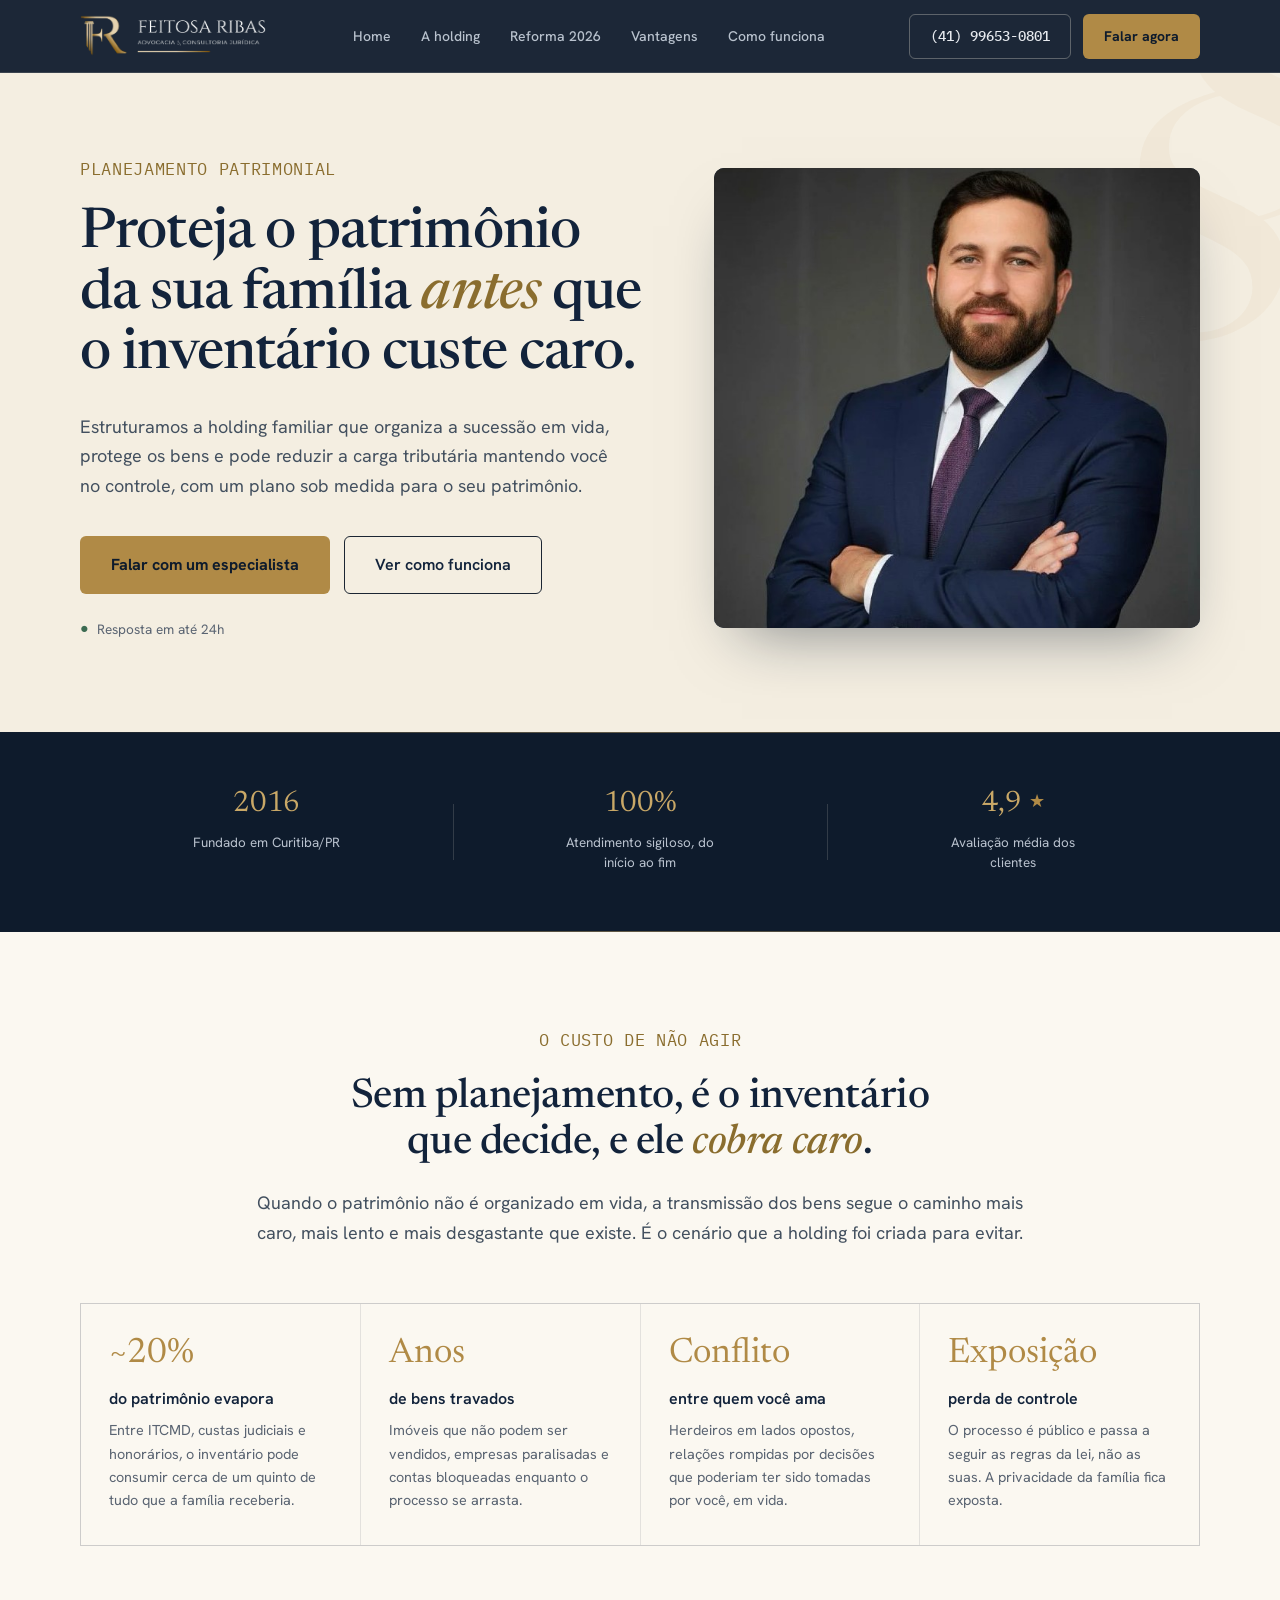
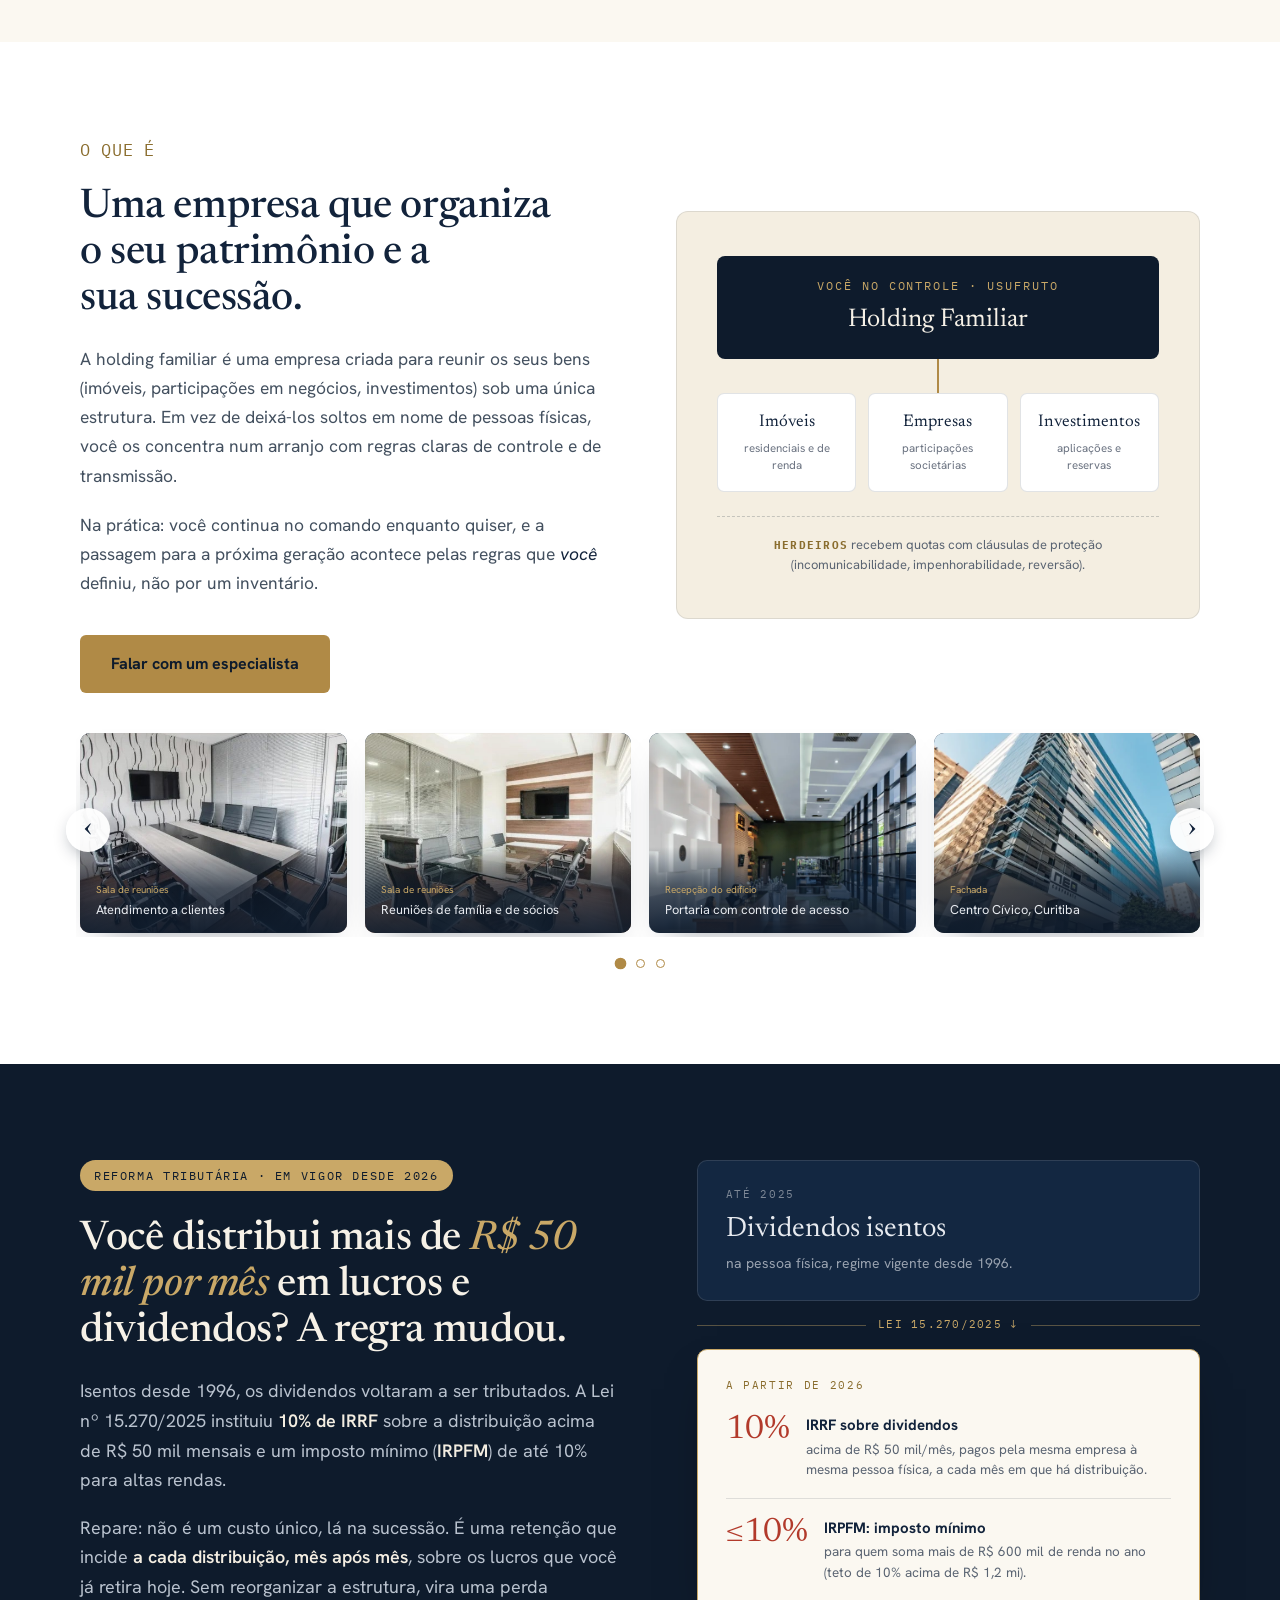
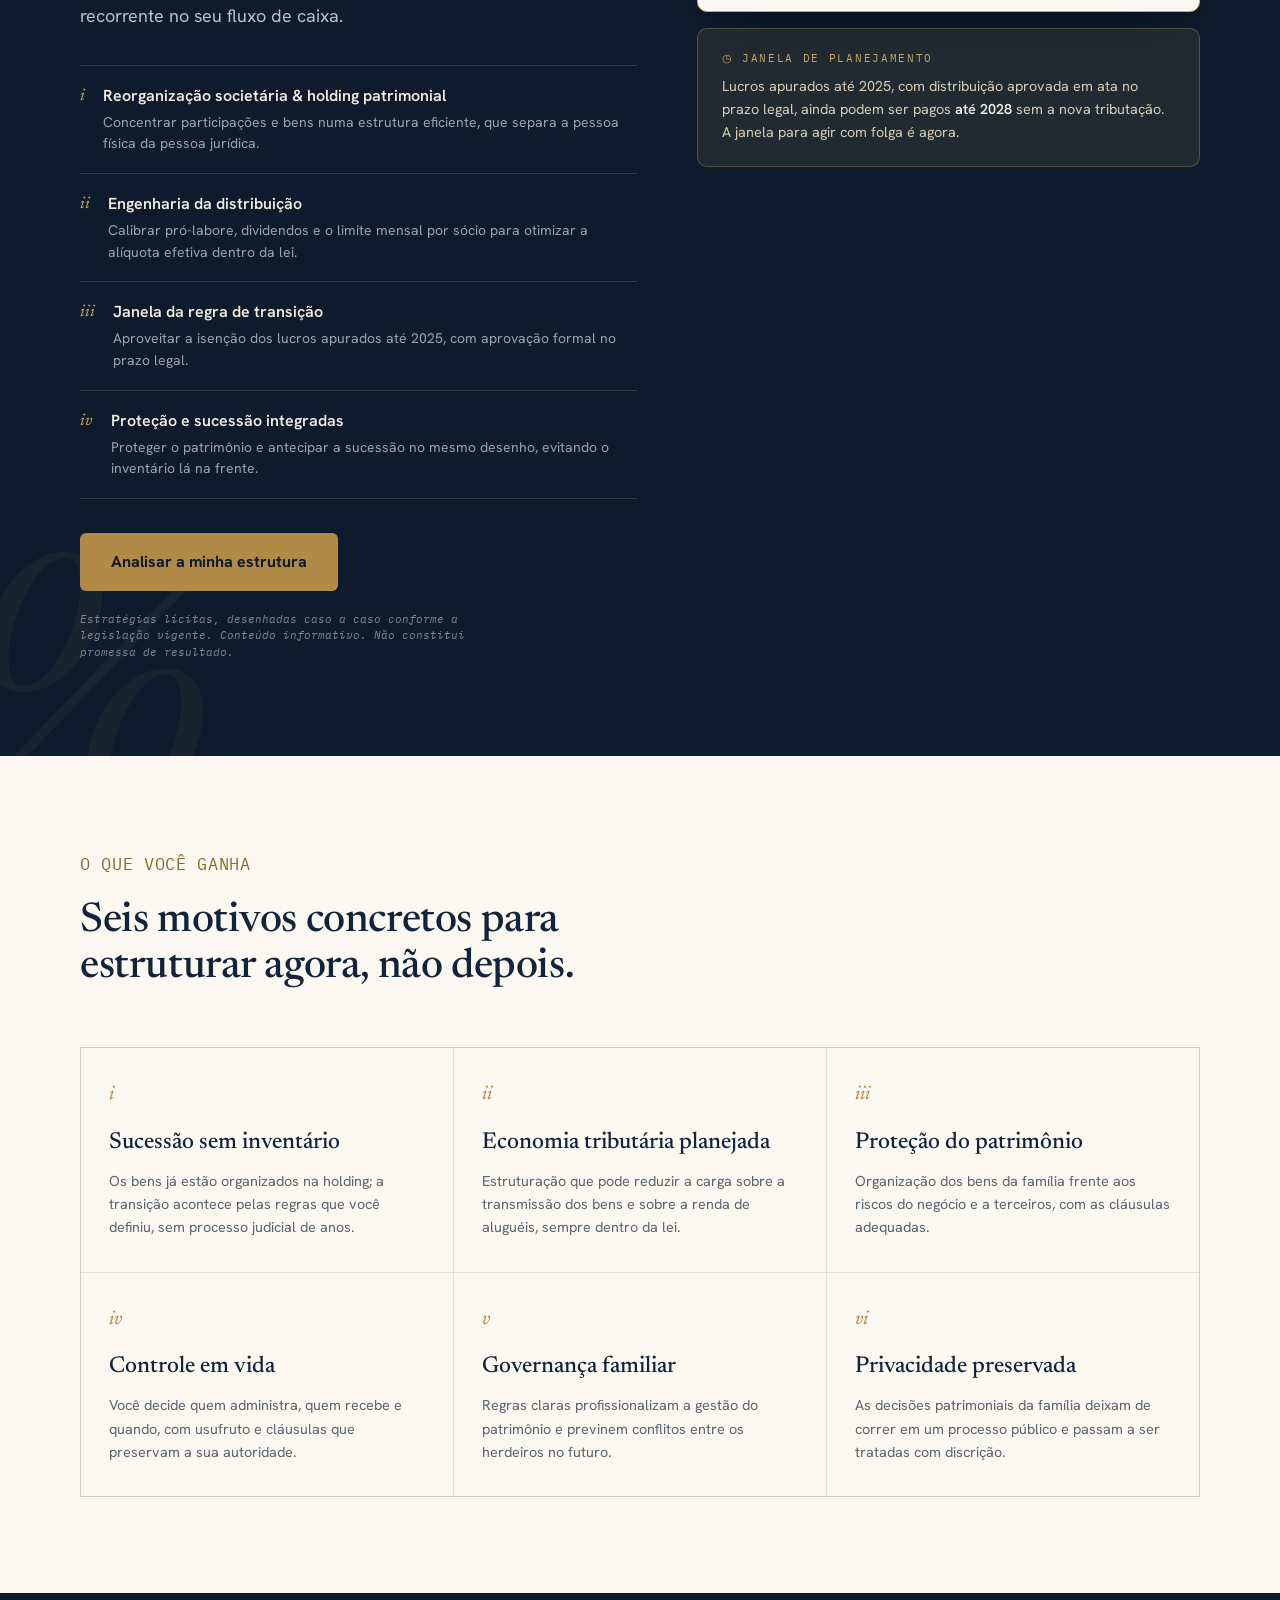
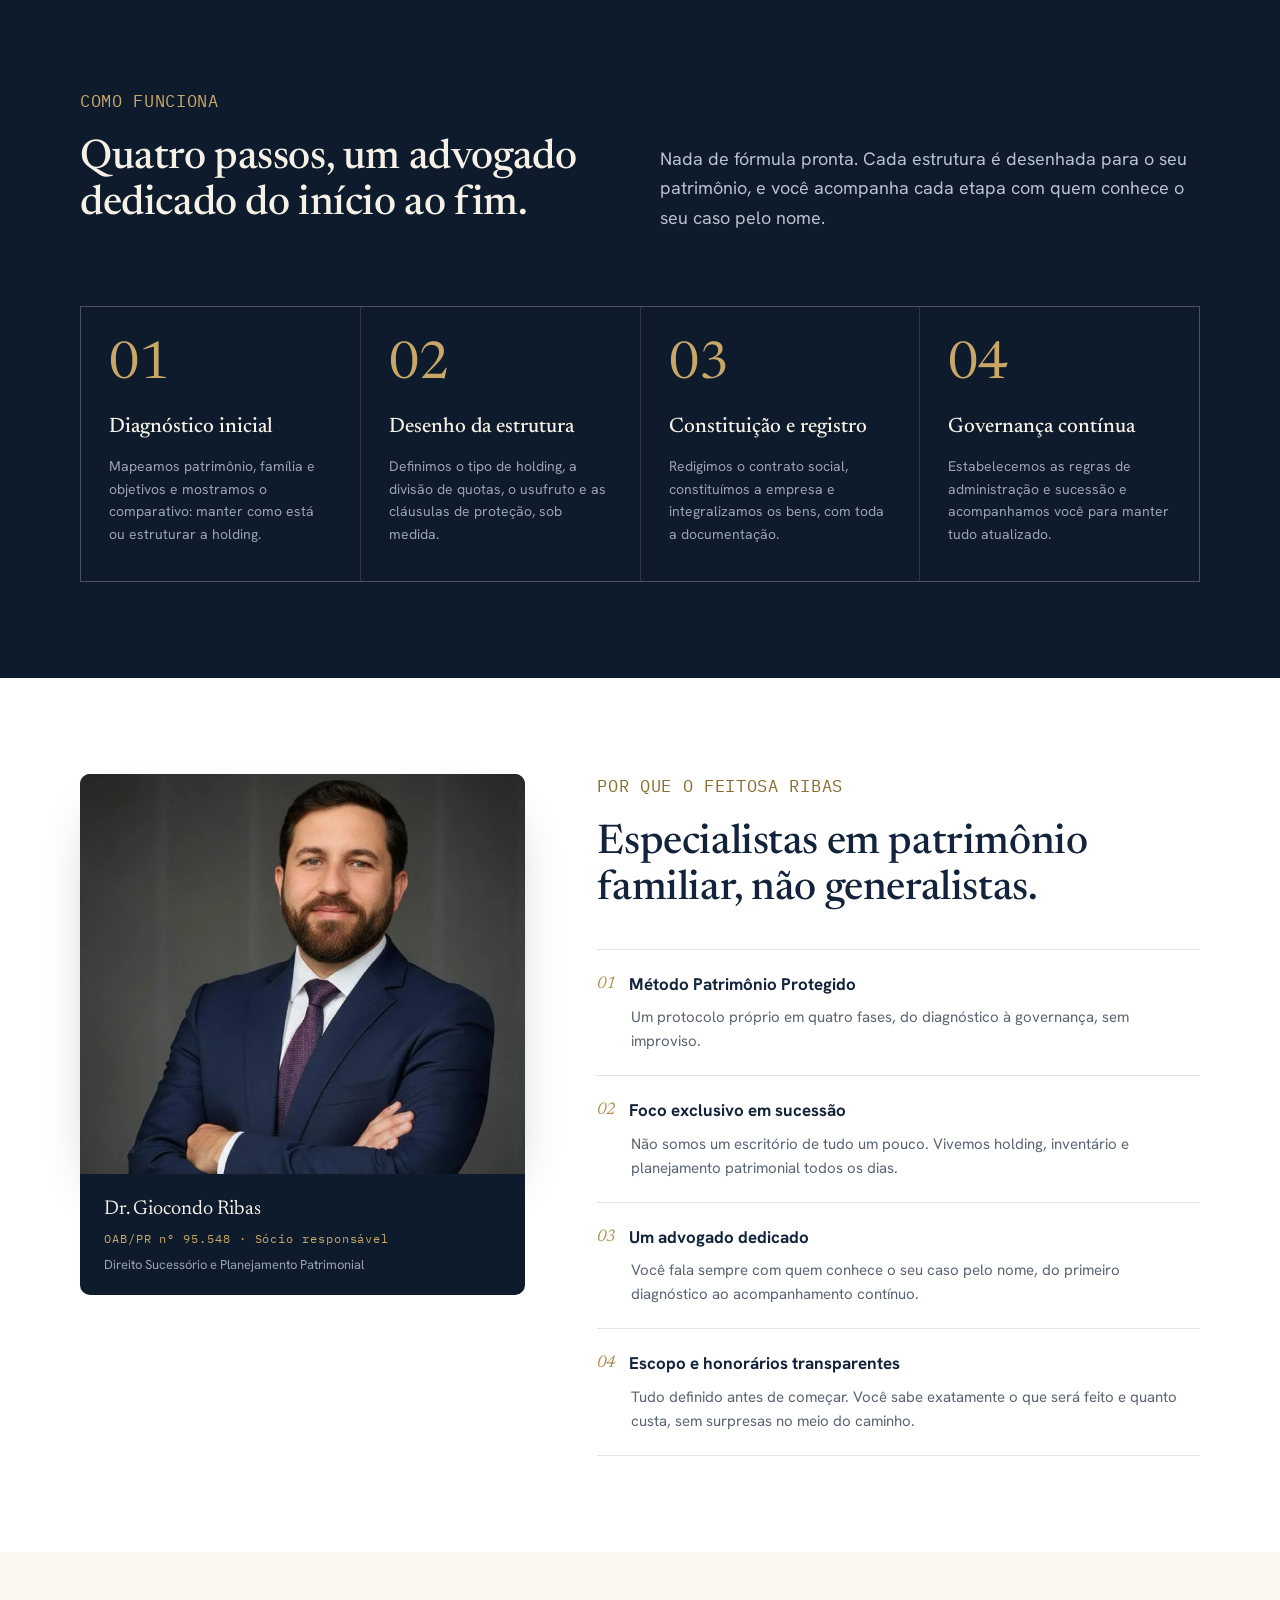
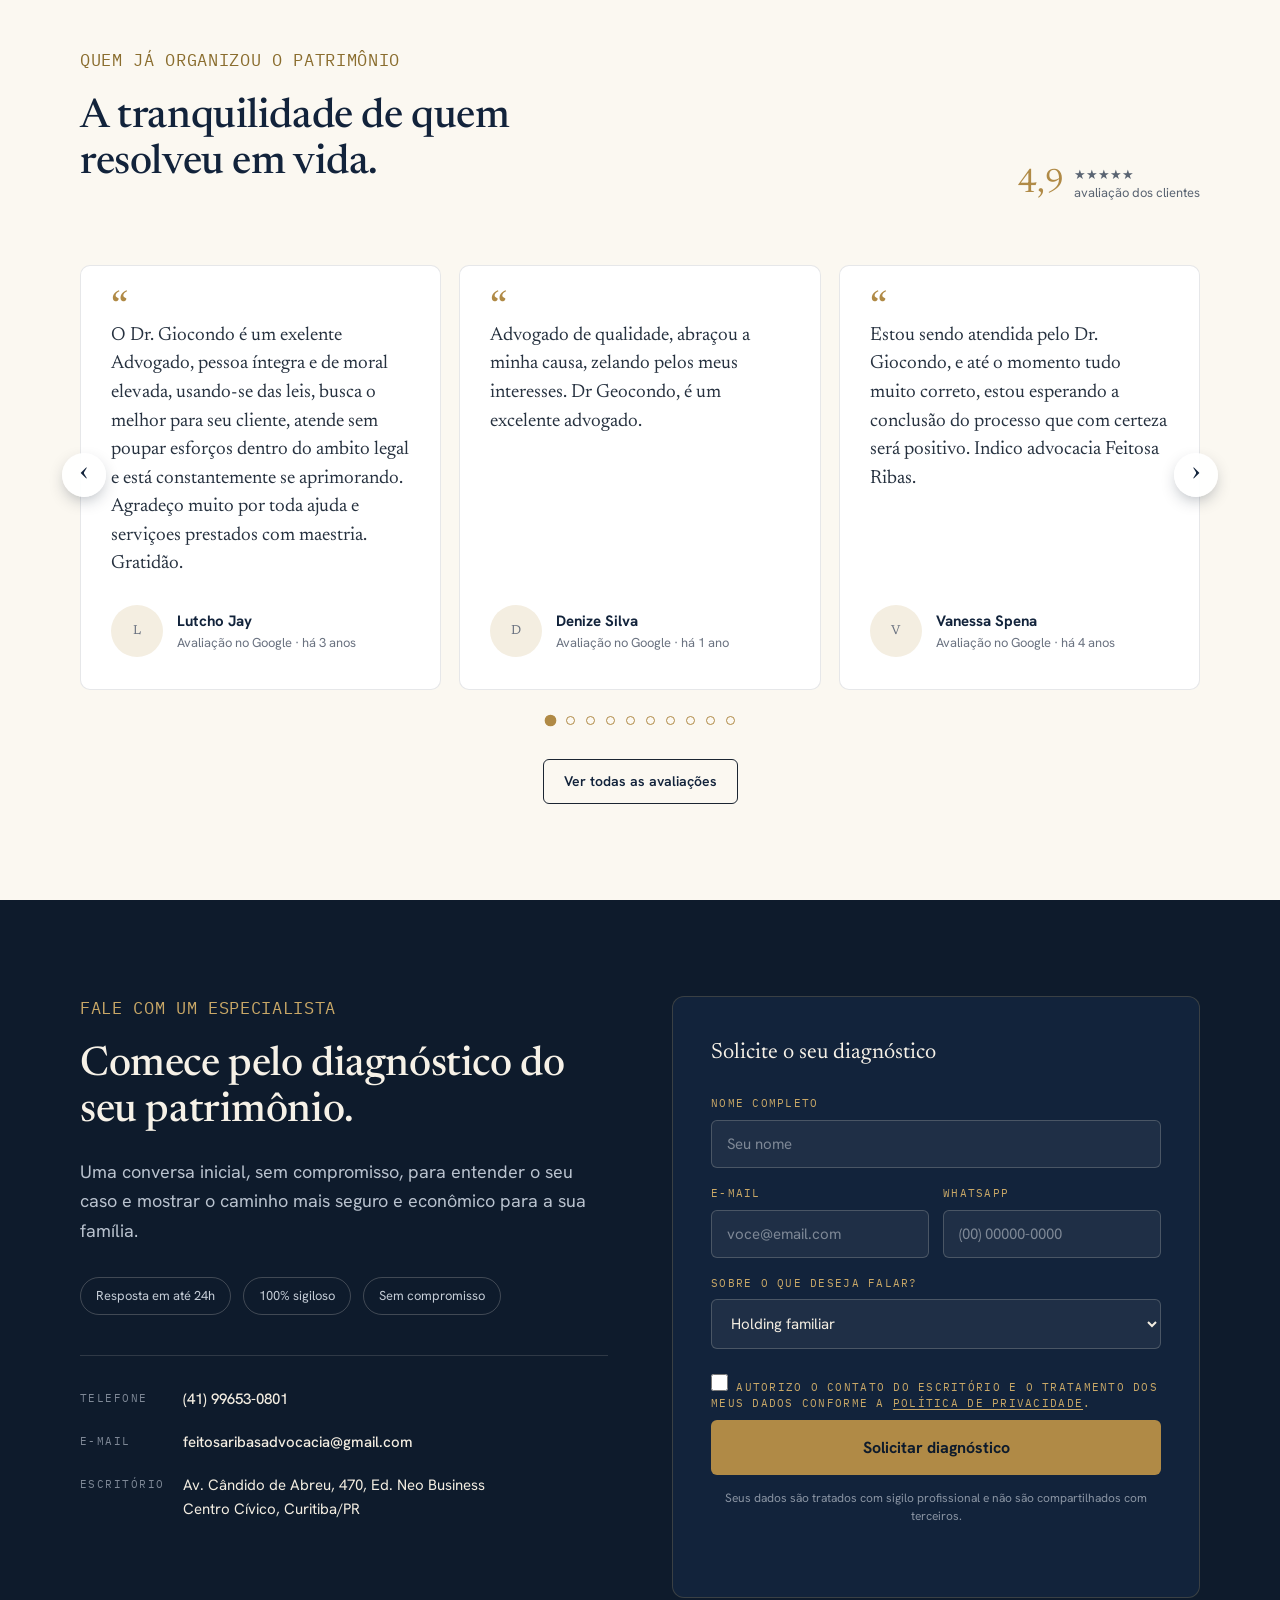
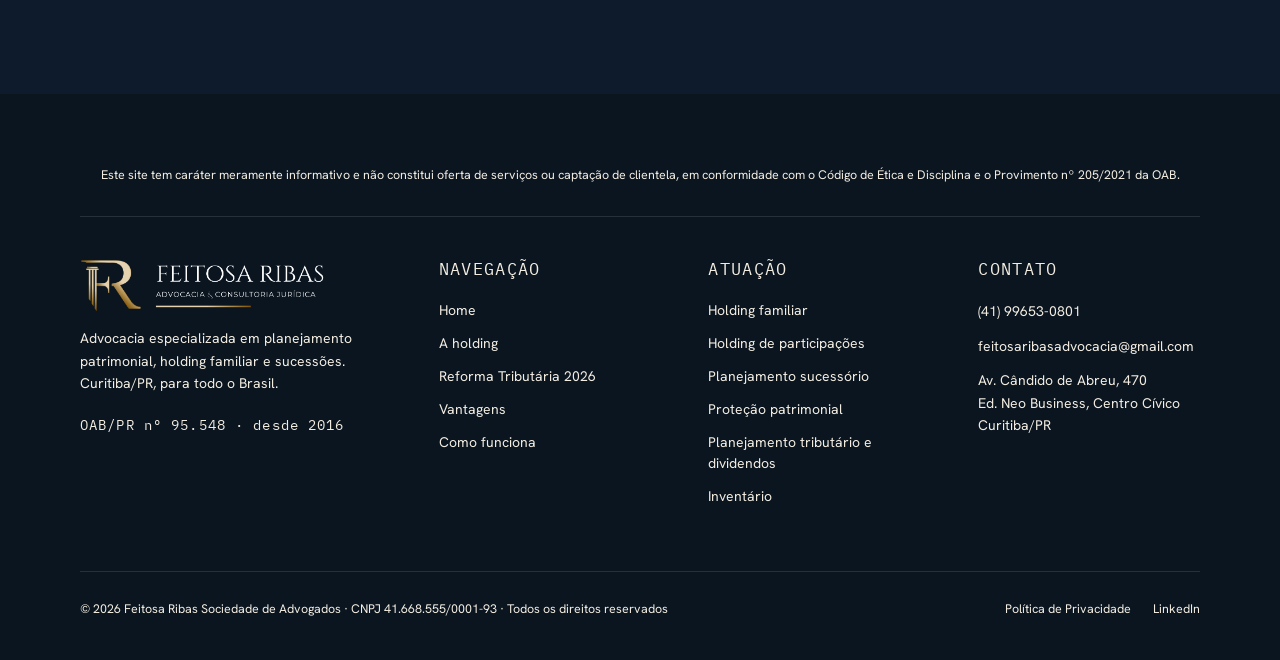
==== index.html @ 71c6e5f2 "Landing page do escritório Feitosa Ribas Página institucional voltada a holding familiar e planejame" ====
<!DOCTYPE html>
<html lang="pt-BR">
<head>
<meta charset="utf-8">
<meta name="viewport" content="width=device-width, initial-scale=1">
<title>Holding Familiar e Planejamento Sucessório em Curitiba | Feitosa Ribas Advocacia</title>
<meta name="description" content="Advogados especialistas em holding familiar, planejamento sucessório e proteção patrimonial em Curitiba. Reduza o impacto da nova tributação de dividendos (Lei 15.270/2025), evite o inventário e mantenha o controle do patrimônio.">
<meta name="keywords" content="holding familiar, holding patrimonial, holding de participações, planejamento sucessório, proteção patrimonial, advogado tributarista Curitiba, tributação de dividendos 2026, Lei 15.270/2025, IRPFM, evitar inventário">
<meta name="robots" content="index, follow, max-image-preview:large">
<link rel="canonical" href="https://holding.feitosaribas.com.br/">
<meta property="og:type" content="website">
<meta property="og:locale" content="pt_BR">
<meta property="og:site_name" content="Feitosa Ribas Advocacia">
<meta property="og:title" content="Holding Familiar e Planejamento Sucessório em Curitiba | Feitosa Ribas">
<meta property="og:description" content="Proteja o patrimônio e reduza o impacto da nova tributação de dividendos com uma holding familiar bem estruturada.">
<meta property="og:image" content="imagens/og-image.jpg">
<meta name="twitter:card" content="summary_large_image">

<link rel="preconnect" href="https://fonts.googleapis.com">
<link rel="preconnect" href="https://fonts.gstatic.com" crossorigin>
<link href="https://fonts.googleapis.com/css2?family=Newsreader:ital,opsz,wght@0,6..72,400;0,6..72,500;0,6..72,600;1,6..72,400;1,6..72,500&family=Hanken+Grotesk:wght@400;500;600;700;800&family=IBM+Plex+Mono:wght@400;500&display=swap" rel="stylesheet">
<link rel="icon" href="imagens/favicon.png" type="image/png">
<link rel="apple-touch-icon" href="imagens/favicon.png">
<meta name="theme-color" content="#0E1B2C">

<link rel="stylesheet" href="estilos.css?v=11">

<script type="application/ld+json">
{
  "@context": "https://schema.org",
  "@type": "LegalService",
  "name": "Feitosa Ribas Advocacia",
  "description": "Escritório de advocacia especializado em holding familiar, planejamento sucessório, proteção patrimonial e planejamento tributário da distribuição de dividendos.",
  "url": "https://holding.feitosaribas.com.br",
  "logo": "https://holding.feitosaribas.com.br/imagens/logo-feitosa-ribas.webp",
  "image": "https://holding.feitosaribas.com.br/imagens/logo-feitosa-ribas.webp",
  "telephone": "+55-41-99653-0801",
  "email": "feitosaribasadvocacia@gmail.com",
  "priceRange": "$$$",
  "address": {
    "@type": "PostalAddress",
    "streetAddress": "Av. Cândido de Abreu, 470 - Ed. Neo Business, Centro Cívico",
    "addressLocality": "Curitiba",
    "addressRegion": "PR",
    "postalCode": "80530-000",
    "addressCountry": "BR"
  },
  "areaServed": { "@type": "Country", "name": "Brasil" },
  "knowsAbout": ["Holding familiar", "Holding de participações", "Planejamento sucessório", "Proteção patrimonial", "Tributação de dividendos", "IRPFM", "Inventário"],
  "foundingDate": "2016",
  "sameAs": ["https://www.linkedin.com/in/giocondo-ribas/"]
}
</script>
</head>
<body>

<a class="skip-link" href="#conteudo">Ir para o conteúdo</a>

<header class="cabecalho" id="cabecalho">
  <div class="container cabecalho__interno">
    <a class="marca" href="#topo" aria-label="Feitosa Ribas Advocacia, início">
      <img src="imagens/logo-feitosa-ribas.webp" alt="Feitosa Ribas Advocacia" width="867" height="201" fetchpriority="high" decoding="async">
    </a>

    <nav class="nav" id="nav" aria-label="Navegação principal">
      <a href="#topo">Home</a>
      <a href="#holding">A holding</a>
      <a href="#reforma">Reforma 2026</a>
      <a href="#vantagens">Vantagens</a>
      <a href="#como">Como funciona</a>
    </nav>

    <div class="cabecalho__acoes">
      <a class="btn btn--fantasma btn--tel" href="tel:+5541996530801">(41) 99653-0801</a>
      <a class="btn btn--primario" href="#contato">Falar agora</a>
    </div>

    <button class="menu-toggle" id="menuToggle" aria-label="Abrir menu" aria-expanded="false" aria-controls="nav">
      <span></span><span></span><span></span>
    </button>
  </div>
</header>

<main id="conteudo">

  <!-- HERÓI -->
  <section class="heroi" id="topo">
    <span class="heroi__marca-agua" aria-hidden="true">§</span>
    <div class="container heroi__grade">
      <div class="heroi__texto animar">
        <p class="sobrancelha sobrancelha--grande">Planejamento Patrimonial</p>
        <h1 class="titulo-xl">Proteja o patrimônio da sua família <em>antes</em> que o inventário custe caro.</h1>
        <p class="texto-guia">Estruturamos a holding familiar que organiza a sucessão em vida, protege os bens e pode reduzir a carga tributária mantendo você no controle, com um plano sob medida para o seu patrimônio.</p>
        <div class="grupo-botoes">
          <a class="btn btn--primario btn--grande" href="#contato">Falar com um especialista</a>
          <a class="btn btn--contorno btn--grande" href="#como">Ver como funciona</a>
        </div>
        <ul class="lista-confianca">
          <li>Resposta em até 24h</li>
        </ul>
      </div>

      <figure class="heroi__midia animar">
        <img src="imagens/advogado-responsavel.jpg" alt="Advogado responsável do escritório Feitosa Ribas" width="640" height="800" loading="eager" decoding="async">
      </figure>
    </div>
  </section>

  <!-- BARRA DE PROVA -->
  <section class="faixa-metricas" aria-label="Diferenciais do escritório">
    <div class="container">
      <!-- ATENÇÃO: a nota 4,9 é ilustrativa. Substitua pela avaliação real
           do escritório antes de publicar, ou remova esse terceiro item. -->
      <dl class="metricas">
        <div><dt>2016</dt><dd>Fundado em Curitiba/PR</dd></div>
        <div><dt>100%</dt><dd>Atendimento sigiloso, do início ao fim</dd></div>
        <div><dt>4,9 <span class="metricas__estrela" aria-hidden="true">★</span></dt><dd>Avaliação média dos clientes</dd></div>
      </dl>
    </div>
  </section>

  <!-- O CUSTO DE NÃO AGIR -->
  <section class="secao secao--creme">
    <div class="container">
      <header class="secao__cabecalho secao__cabecalho--centro">
        <p class="sobrancelha sobrancelha--grande">O custo de não agir</p>
        <h2 class="titulo-l">Sem planejamento, é o inventário que decide, e ele <em class="realce-alerta">cobra caro</em>.</h2>
        <p class="texto-guia">Quando o patrimônio não é organizado em vida, a transmissão dos bens segue o caminho mais caro, mais lento e mais desgastante que existe. É o cenário que a holding foi criada para evitar.</p>
      </header>
      <div class="grade-4 grade-divisoria">
        <article class="celula"><p class="numero-alerta">~20%</p><h3>do patrimônio evapora</h3><p>Entre ITCMD, custas judiciais e honorários, o inventário pode consumir cerca de um quinto de tudo que a família receberia.</p></article>
        <article class="celula"><p class="numero-alerta">Anos</p><h3>de bens travados</h3><p>Imóveis que não podem ser vendidos, empresas paralisadas e contas bloqueadas enquanto o processo se arrasta.</p></article>
        <article class="celula"><p class="numero-alerta">Conflito</p><h3>entre quem você ama</h3><p>Herdeiros em lados opostos, relações rompidas por decisões que poderiam ter sido tomadas por você, em vida.</p></article>
        <article class="celula"><p class="numero-alerta">Exposição</p><h3>perda de controle</h3><p>O processo é público e passa a seguir as regras da lei, não as suas. A privacidade da família fica exposta.</p></article>
      </div>
    </div>
  </section>

  <!-- O QUE É -->
  <section class="secao secao--branca" id="holding">
    <div class="container grade-2 grade-2--alinhada">
      <div>
        <p class="sobrancelha sobrancelha--grande">O que é</p>
        <h2 class="titulo-l">Uma empresa que organiza o seu patrimônio e a sua sucessão.</h2>
        <p class="texto-corpo">A holding familiar é uma empresa criada para reunir os seus bens (imóveis, participações em negócios, investimentos) sob uma única estrutura. Em vez de deixá-los soltos em nome de pessoas físicas, você os concentra num arranjo com regras claras de controle e de transmissão.</p>
        <p class="texto-corpo">Na prática: você continua no comando enquanto quiser, e a passagem para a próxima geração acontece pelas regras que <em>você</em> definiu, não por um inventário.</p>
        <a class="btn btn--primario btn--grande" href="#contato">Falar com um especialista</a>
      </div>

      <div class="diagrama">
        <div class="diagrama__topo">
          <p class="diagrama__rotulo">Você no controle · usufruto</p>
          <p class="diagrama__titulo">Holding Familiar</p>
        </div>
        <div class="diagrama__conector" aria-hidden="true"></div>
        <div class="diagrama__bens">
          <div><strong>Imóveis</strong><span>residenciais e de renda</span></div>
          <div><strong>Empresas</strong><span>participações societárias</span></div>
          <div><strong>Investimentos</strong><span>aplicações e reservas</span></div>
        </div>
        <p class="diagrama__nota"><strong>Herdeiros</strong> recebem quotas com cláusulas de proteção (incomunicabilidade, impenhorabilidade, reversão).</p>
      </div>
    </div>
  </section>

  <!-- ESCRITÓRIO -->
  <section class="secao secao--branca secao--sem-topo">
    <div class="container">
      <div class="carrossel" id="carrossel" aria-roledescription="carrossel" aria-label="Fotos do escritório">
        <div class="carrossel__palco">
          <ul class="carrossel__trilha" id="carrosselTrilha">
          <li class="carrossel__slide">
            <img src="imagens/escritorio-1.jpg" alt="Sala de reuniões com mesa para oito lugares e televisor na parede" width="630" height="368" loading="eager" decoding="async">
            <p class="carrossel__legenda"><span class="etiqueta">Sala de reuniões</span>Atendimento a clientes</p>
          </li>
          <li class="carrossel__slide">
            <img src="imagens/escritorio-2.jpg" alt="Sala de reuniões com mesa de vidro e cadeiras de escritório" width="630" height="364" loading="lazy" decoding="async">
            <p class="carrossel__legenda"><span class="etiqueta">Sala de reuniões</span>Reuniões de família e de sócios</p>
          </li>
          <li class="carrossel__slide">
            <img src="imagens/escritorio-3.webp" alt="Recepção do edifício, com balcão de atendimento e pé-direito alto" width="630" height="630" loading="lazy" decoding="async">
            <p class="carrossel__legenda"><span class="etiqueta">Recepção do edifício</span>Portaria com controle de acesso</p>
          </li>
          <li class="carrossel__slide carrossel__slide--alto">
            <img src="imagens/escritorio-4.webp" alt="Fachada envidraçada do edifício corporativo onde fica o escritório" width="630" height="630" loading="lazy" decoding="async">
            <p class="carrossel__legenda"><span class="etiqueta">Fachada</span>Centro Cívico, Curitiba</p>
          </li>
          <li class="carrossel__slide">
            <img src="imagens/escritorio-5.webp" alt="Entrada do estacionamento coberto do edifício" width="630" height="630" loading="lazy" decoding="async">
            <p class="carrossel__legenda"><span class="etiqueta">Estacionamento</span>Acesso coberto no edifício</p>
          </li>
          <li class="carrossel__slide">
            <img src="imagens/escritorio-6.webp" alt="Recepção do escritório, com poltronas de espera e balcão" width="630" height="630" loading="lazy" decoding="async">
            <p class="carrossel__legenda"><span class="etiqueta">Recepção do escritório</span>Sala de espera</p>
          </li>
          </ul>
          <button class="carrossel__seta carrossel__seta--ant" id="carrosselAnt" type="button" aria-label="Foto anterior"><span aria-hidden="true">‹</span></button>
          <button class="carrossel__seta carrossel__seta--prox" id="carrosselProx" type="button" aria-label="Próxima foto"><span aria-hidden="true">›</span></button>
        </div>
        <div class="carrossel__pontos" id="carrosselPontos"></div>
      </div>
    </div>
  </section>

  <!-- REFORMA TRIBUTÁRIA -->
  <section class="secao secao--marinho" id="reforma">
    <span class="marca-agua-percent" aria-hidden="true">%</span>
    <div class="container grade-2 grade-2--reforma">
      <div>
        <p class="pilula-destaque">Reforma Tributária · em vigor desde 2026</p>
        <h2 class="titulo-l titulo-l--claro">Você distribui mais de <em>R$ 50 mil por mês</em> em lucros e dividendos? A regra mudou.</h2>
        <p class="texto-guia texto-guia--claro">Isentos desde 1996, os dividendos voltaram a ser tributados. A Lei nº 15.270/2025 instituiu <strong>10% de IRRF</strong> sobre a distribuição acima de R$ 50 mil mensais e um imposto mínimo (<strong>IRPFM</strong>) de até 10% para altas rendas.</p>
        <p class="texto-guia texto-guia--claro">Repare: não é um custo único, lá na sucessão. É uma retenção que incide <strong>a cada distribuição, mês após mês</strong>, sobre os lucros que você já retira hoje. Sem reorganizar a estrutura, vira uma perda recorrente no seu fluxo de caixa.</p>

        <ol class="lista-numerada-clara">
          <li><strong>Reorganização societária &amp; holding patrimonial</strong><span>Concentrar participações e bens numa estrutura eficiente, que separa a pessoa física da pessoa jurídica.</span></li>
          <li><strong>Engenharia da distribuição</strong><span>Calibrar pró-labore, dividendos e o limite mensal por sócio para otimizar a alíquota efetiva dentro da lei.</span></li>
          <li><strong>Janela da regra de transição</strong><span>Aproveitar a isenção dos lucros apurados até 2025, com aprovação formal no prazo legal.</span></li>
          <li><strong>Proteção e sucessão integradas</strong><span>Proteger o patrimônio e antecipar a sucessão no mesmo desenho, evitando o inventário lá na frente.</span></li>
        </ol>

        <a class="btn btn--primario btn--grande" href="#contato">Analisar a minha estrutura</a>
        <p class="nota nota--clara">Estratégias lícitas, desenhadas caso a caso conforme a legislação vigente. Conteúdo informativo. Não constitui promessa de resultado.</p>
      </div>

      <aside class="comparativo">
        <div class="comparativo__antes">
          <p class="comparativo__rotulo">Até 2025</p>
          <p class="comparativo__titulo">Dividendos isentos</p>
          <p>na pessoa física, regime vigente desde 1996.</p>
        </div>
        <p class="comparativo__divisor"><span>LEI 15.270/2025 ↓</span></p>
        <div class="comparativo__depois">
          <p class="comparativo__rotulo comparativo__rotulo--escuro">A partir de 2026</p>
          <div class="comparativo__item">
            <strong>10%</strong>
            <div><b>IRRF sobre dividendos</b><span>acima de R$ 50 mil/mês, pagos pela mesma empresa à mesma pessoa física, a cada mês em que há distribuição.</span></div>
          </div>
          <div class="comparativo__item">
            <strong>≤10%</strong>
            <div><b>IRPFM: imposto mínimo</b><span>para quem soma mais de R$ 600 mil de renda no ano (teto de 10% acima de R$ 1,2 mi).</span></div>
          </div>
        </div>
        <div class="comparativo__janela">
          <p class="comparativo__rotulo">◷ Janela de planejamento</p>
          <p>Lucros apurados até 2025, com distribuição aprovada em ata no prazo legal, ainda podem ser pagos <strong>até 2028</strong> sem a nova tributação. A janela para agir com folga é agora.</p>
        </div>
      </aside>
    </div>
  </section>

  <!-- VANTAGENS -->
  <section class="secao secao--creme" id="vantagens">
    <div class="container">
      <header class="secao__cabecalho">
        <p class="sobrancelha sobrancelha--grande">O que você ganha</p>
        <h2 class="titulo-l">Seis motivos concretos para estruturar agora, não depois.</h2>
      </header>
      <div class="grade-3 grade-divisoria">
        <article class="celula"><p class="ordinal">i</p><h3>Sucessão sem inventário</h3><p>Os bens já estão organizados na holding; a transição acontece pelas regras que você definiu, sem processo judicial de anos.</p></article>
        <article class="celula"><p class="ordinal">ii</p><h3>Economia tributária planejada</h3><p>Estruturação que pode reduzir a carga sobre a transmissão dos bens e sobre a renda de aluguéis, sempre dentro da lei.</p></article>
        <article class="celula"><p class="ordinal">iii</p><h3>Proteção do patrimônio</h3><p>Organização dos bens da família frente aos riscos do negócio e a terceiros, com as cláusulas adequadas.</p></article>
        <article class="celula"><p class="ordinal">iv</p><h3>Controle em vida</h3><p>Você decide quem administra, quem recebe e quando, com usufruto e cláusulas que preservam a sua autoridade.</p></article>
        <article class="celula"><p class="ordinal">v</p><h3>Governança familiar</h3><p>Regras claras profissionalizam a gestão do patrimônio e previnem conflitos entre os herdeiros no futuro.</p></article>
        <article class="celula"><p class="ordinal">vi</p><h3>Privacidade preservada</h3><p>As decisões patrimoniais da família deixam de correr em um processo público e passam a ser tratadas com discrição.</p></article>
      </div>
    </div>
  </section>

  <!-- COMO FUNCIONA -->
  <section class="secao secao--marinho" id="como">
    <div class="container">
      <header class="secao__cabecalho secao__cabecalho--duplo">
        <div>
          <p class="sobrancelha sobrancelha--ouro sobrancelha--grande">Como funciona</p>
          <h2 class="titulo-l titulo-l--claro">Quatro passos, um advogado dedicado do início ao fim.</h2>
        </div>
        <p class="texto-guia texto-guia--claro">Nada de fórmula pronta. Cada estrutura é desenhada para o seu patrimônio, e você acompanha cada etapa com quem conhece o seu caso pelo nome.</p>
      </header>
      <ol class="passos">
        <li><span class="passos__num">01</span><h3>Diagnóstico inicial</h3><p>Mapeamos patrimônio, família e objetivos e mostramos o comparativo: manter como está ou estruturar a holding.</p></li>
        <li><span class="passos__num">02</span><h3>Desenho da estrutura</h3><p>Definimos o tipo de holding, a divisão de quotas, o usufruto e as cláusulas de proteção, sob medida.</p></li>
        <li><span class="passos__num">03</span><h3>Constituição e registro</h3><p>Redigimos o contrato social, constituímos a empresa e integralizamos os bens, com toda a documentação.</p></li>
        <li><span class="passos__num">04</span><h3>Governança contínua</h3><p>Estabelecemos as regras de administração e sucessão e acompanhamos você para manter tudo atualizado.</p></li>
      </ol>
    </div>
  </section>

  <!-- DIFERENCIAL -->
  <section class="secao secao--branca" id="diferencial">
    <div class="container grade-2 grade-2--diferencial">
      <figure class="cartao-socio">
        <img src="imagens/advogado-responsavel.jpg" alt="Dr. Giocondo Ribas, sócio responsável pela área de planejamento patrimonial" width="640" height="800" loading="lazy" decoding="async">
        <figcaption>
          <strong>Dr. Giocondo Ribas</strong>
          <span class="cartao-socio__oab">OAB/PR nº 95.548 · Sócio responsável</span>
          <span>Direito Sucessório e Planejamento Patrimonial</span>
        </figcaption>
      </figure>
      <div>
        <p class="sobrancelha sobrancelha--grande">Por que o Feitosa Ribas</p>
        <h2 class="titulo-l">Especialistas em patrimônio familiar, não generalistas.</h2>
        <dl class="lista-diferenciais">
          <div><dt><span>01</span> Método Patrimônio Protegido</dt><dd>Um protocolo próprio em quatro fases, do diagnóstico à governança, sem improviso.</dd></div>
          <div><dt><span>02</span> Foco exclusivo em sucessão</dt><dd>Não somos um escritório de tudo um pouco. Vivemos holding, inventário e planejamento patrimonial todos os dias.</dd></div>
          <div><dt><span>03</span> Um advogado dedicado</dt><dd>Você fala sempre com quem conhece o seu caso pelo nome, do primeiro diagnóstico ao acompanhamento contínuo.</dd></div>
          <div><dt><span>04</span> Escopo e honorários transparentes</dt><dd>Tudo definido antes de começar. Você sabe exatamente o que será feito e quanto custa, sem surpresas no meio do caminho.</dd></div>
        </dl>
      </div>
    </div>
  </section>

  <!-- DEPOIMENTOS -->
  <section class="secao secao--creme">
    <div class="container">
      <header class="secao__cabecalho secao__cabecalho--duplo secao__cabecalho--fim">
        <div>
          <p class="sobrancelha sobrancelha--grande">Quem já organizou o patrimônio</p>
          <h2 class="titulo-l">A tranquilidade de quem resolveu em vida.</h2>
        </div>
        <p class="avaliacao"><strong>4,9</strong><span>★★★★★<br>avaliação dos clientes</span></p>
      </header>
      <div class="carrossel carrossel--depoimentos" aria-roledescription="carrossel" aria-label="Avaliações de clientes" data-intervalo="7000">
        <div class="carrossel__palco">
          <ul class="carrossel__trilha">
          <li class="carrossel__slide">
            <blockquote class="depoimento">
              <p>O Dr. Giocondo é um exelente Advogado, pessoa íntegra e de moral elevada, usando-se das leis, busca o melhor para seu cliente, atende sem poupar esforços dentro do ambito legal e está constantemente se aprimorando. Agradeço muito por toda ajuda e serviçoes prestados com maestria. Gratidão.</p>
              <footer>
                <span class="depoimento__inicial" aria-hidden="true">L</span>
                <span><strong>Lutcho Jay</strong>Avaliação no Google · há 3 anos</span>
              </footer>
            </blockquote>
          </li>
          <li class="carrossel__slide">
            <blockquote class="depoimento">
              <p>Advogado de qualidade, abraçou a minha causa, zelando pelos meus interesses. Dr Geocondo, é um excelente advogado.</p>
              <footer>
                <span class="depoimento__inicial" aria-hidden="true">D</span>
                <span><strong>Denize Silva</strong>Avaliação no Google · há 1 ano</span>
              </footer>
            </blockquote>
          </li>
          <li class="carrossel__slide">
            <blockquote class="depoimento">
              <p>Estou sendo atendida pelo Dr. Giocondo, e até o momento tudo muito correto, estou esperando a conclusão do processo que com certeza será positivo. Indico advocacia Feitosa Ribas.</p>
              <footer>
                <span class="depoimento__inicial" aria-hidden="true">V</span>
                <span><strong>Vanessa Spena</strong>Avaliação no Google · há 4 anos</span>
              </footer>
            </blockquote>
          </li>
          <li class="carrossel__slide">
            <blockquote class="depoimento">
              <p>Eu e minha família fomos atendidos pelo Dr. Giocondo, processo ocorreu tudo bem. Super indico</p>
              <footer>
                <span class="depoimento__inicial" aria-hidden="true">D</span>
                <span><strong>Daydson Carvalho</strong>Avaliação no Google · há 4 anos</span>
              </footer>
            </blockquote>
          </li>
          <li class="carrossel__slide">
            <blockquote class="depoimento">
              <p>Passando para deixar minha satisfação com o serviço prestado pelo o Advogado Geocondo, muito prestativo, tive causa ganha! Super recomendo!</p>
              <footer>
                <span class="depoimento__inicial" aria-hidden="true">A</span>
                <span><strong>Alessandra Justi</strong>Avaliação no Google · há 3 anos</span>
              </footer>
            </blockquote>
          </li>
          <li class="carrossel__slide">
            <blockquote class="depoimento">
              <p>Um ótimo profissional, Dr. Giocondo é muito empenhado e muito competente. Sempre entra em contato para instruir e/ou orientar.</p>
              <footer>
                <span class="depoimento__inicial" aria-hidden="true">J</span>
                <span><strong>Jeferson Alexandre</strong>Avaliação no Google · há 4 anos</span>
              </footer>
            </blockquote>
          </li>
          <li class="carrossel__slide">
            <blockquote class="depoimento">
              <p>Foi excelente. Eu e meu marido fomos muito bem orientados e atendidos pelo dr Giocondo Ribas.</p>
              <footer>
                <span class="depoimento__inicial" aria-hidden="true">P</span>
                <span><strong>Palmira K. da Silva</strong>Avaliação no Google · há 4 anos</span>
              </footer>
            </blockquote>
          </li>
          <li class="carrossel__slide">
            <blockquote class="depoimento">
              <p>Atendimento muito bom, atendeu minhas expectativas! Excelente!</p>
              <footer>
                <span class="depoimento__inicial" aria-hidden="true">K</span>
                <span><strong>Kayky Ianze</strong>Avaliação no Google · há 1 ano</span>
              </footer>
            </blockquote>
          </li>
          <li class="carrossel__slide">
            <blockquote class="depoimento">
              <p>Oi gostei muito retorno tudo explicado com o doutor giocondo Ribas não tive Mem uma dúvida muito obrigada doutor super indico</p>
              <footer>
                <span class="depoimento__inicial" aria-hidden="true">M</span>
                <span><strong>Marilda Lima</strong>Avaliação no Google · há 3 anos</span>
              </footer>
            </blockquote>
          </li>
          <li class="carrossel__slide">
            <blockquote class="depoimento">
              <p>Recomendo o advogado excelente Dr. Geocondo, trabalha com honestidade e respeito. Advocacia digna de cinco estrelas.</p>
              <footer>
                <span class="depoimento__inicial" aria-hidden="true">D</span>
                <span><strong>Denni 10</strong>Avaliação no Google · há 4 anos</span>
              </footer>
            </blockquote>
          </li>
          <li class="carrossel__slide">
            <blockquote class="depoimento">
              <p>Muito bom serviço, causa bem defendida e ganha, prestativo sempre tirando todas as dúvidas necessárias. Recomendo</p>
              <footer>
                <span class="depoimento__inicial" aria-hidden="true">N</span>
                <span><strong>Nuno Silva</strong>Avaliação no Google · há 4 anos</span>
              </footer>
            </blockquote>
          </li>
          <li class="carrossel__slide">
            <blockquote class="depoimento">
              <p>Tirou todas as minhas dúvidas, me ajudou em cada detalhe. Precisava urgentemente de um auxílio e sem falar que me ajudou financeiramente parcelando o serviço prestado para minha pessoa!</p>
              <footer>
                <span class="depoimento__inicial" aria-hidden="true">E</span>
                <span><strong>Evely Ferreira</strong>Avaliação no Google · há 4 anos</span>
              </footer>
            </blockquote>
          </li>
          </ul>
          <button class="carrossel__seta carrossel__seta--ant" type="button" aria-label="Avaliação anterior"><span aria-hidden="true">‹</span></button>
          <button class="carrossel__seta carrossel__seta--prox" type="button" aria-label="Próxima avaliação"><span aria-hidden="true">›</span></button>
        </div>
        <div class="carrossel__pontos"></div>
      </div>
      <p class="depoimentos__acao">
        <a class="btn btn--contorno" href="https://www.google.com/search?q=feitosa+ribas+advocacia&amp;sca_esv=f1e464e6e7e851fc&amp;hl=pt_BR&amp;sxsrf=APpeQnsMiEbhL5C0GvFBoViDQkq4ApV8rw%3A1787101921751&amp;source=hp&amp;ei=4QKFauPSKoDT1sQPjteIEA&amp;iflsig=ABILxe8AAAAAaoUQ8dtziY7-rBr454DRQRTIjRRq8gXE&amp;oq=feitosa+ribas&amp;gs_lp=[base64]&amp;sclient=gws-wiz#sv=[base64]" target="_blank" rel="noopener">Ver todas as avaliações</a>
      </p>
    </div>
  </section>

  <!-- CONTATO -->
  <section class="secao secao--marinho" id="contato">
    <div class="container grade-2 grade-2--contato">
      <div>
        <p class="sobrancelha sobrancelha--ouro sobrancelha--grande">Fale com um especialista</p>
        <h2 class="titulo-l titulo-l--claro">Comece pelo diagnóstico do seu patrimônio.</h2>
        <p class="texto-guia texto-guia--claro">Uma conversa inicial, sem compromisso, para entender o seu caso e mostrar o caminho mais seguro e econômico para a sua família.</p>
        <ul class="pilulas">
          <li>Resposta em até 24h</li>
          <li>100% sigiloso</li>
          <li>Sem compromisso</li>
        </ul>
        <dl class="contato-dados">
          <div><dt>Telefone</dt><dd><a href="tel:+5541996530801">(41) 99653-0801</a></dd></div>
          <div><dt>E-mail</dt><dd><a href="mailto:feitosaribasadvocacia@gmail.com">feitosaribasadvocacia@gmail.com</a></dd></div>
          <div><dt>Escritório</dt><dd>Av. Cândido de Abreu, 470, Ed. Neo Business<br>Centro Cívico, Curitiba/PR</dd></div>
        </dl>
      </div>

      <form class="formulario" id="formContato" novalidate>
        <p class="formulario__titulo">Solicite o seu diagnóstico</p>

        <label for="nome">Nome completo</label>
        <input type="text" id="nome" name="nome" placeholder="Seu nome" autocomplete="name" required>

        <div class="formulario__duplo">
          <div>
            <label for="email">E-mail</label>
            <input type="email" id="email" name="email" placeholder="voce@email.com" autocomplete="email" required>
          </div>
          <div>
            <label for="telefone">WhatsApp</label>
            <input type="tel" id="telefone" name="telefone" placeholder="(00) 00000-0000" autocomplete="tel" inputmode="numeric" required>
          </div>
        </div>

        <label for="assunto">Sobre o que deseja falar?</label>
        <select id="assunto" name="assunto">
          <option>Holding familiar</option>
          <option>Planejamento sucessório</option>
          <option>Tributação de dividendos</option>
          <option>Inventário</option>
          <option>Outro assunto</option>
        </select>

        <!-- Campo invisível: robôs preenchem, pessoas não. Serve de armadilha. -->
        <div class="formulario__armadilha" aria-hidden="true">
          <label for="empresa">Não preencha este campo</label>
          <input type="text" id="empresa" name="empresa" tabindex="-1" autocomplete="off">
        </div>

        <label class="formulario__aceite" for="consentimento">
          <input type="checkbox" id="consentimento" name="consentimento" value="sim" required>
          <span>Autorizo o contato do escritório e o tratamento dos meus dados conforme a <a href="#" data-abre="modalPrivacidade">Política de Privacidade</a>.</span>
        </label>

        <button class="btn btn--primario btn--bloco" type="submit">Solicitar diagnóstico</button>
        <p class="formulario__aviso">Seus dados são tratados com sigilo profissional e não são compartilhados com terceiros.</p>
        <p class="formulario__retorno" id="formRetorno" role="status" aria-live="polite"></p>
      </form>
    </div>
  </section>
</main>

<footer class="rodape">
  <div class="container">
    <p class="rodape__aviso">Este site tem caráter meramente informativo e não constitui oferta de serviços ou captação de clientela, em conformidade com o Código de Ética e Disciplina e o Provimento nº 205/2021 da OAB.</p>
    <div class="rodape__grade">
      <div>
        <a class="marca marca--rodape" href="#topo" aria-label="Feitosa Ribas Advocacia, voltar ao topo">
          <img src="imagens/logo-feitosa-ribas.webp" alt="Feitosa Ribas Advocacia" width="867" height="201" loading="lazy" decoding="async">
        </a>
        <p>Advocacia especializada em planejamento patrimonial, holding familiar e sucessões. Curitiba/PR, para todo o Brasil.</p>
        <p class="rodape__oab">OAB/PR nº 95.548 · desde 2016</p>
      </div>
      <nav aria-label="Navegação do rodapé">
        <h3>Navegação</h3>
        <a href="#topo">Home</a>
        <a href="#holding">A holding</a>
        <a href="#reforma">Reforma Tributária 2026</a>
        <a href="#vantagens">Vantagens</a>
        <a href="#como">Como funciona</a>
      </nav>
      <div>
        <h3>Atuação</h3>
        <ul>
          <li>Holding familiar</li>
          <li>Holding de participações</li>
          <li>Planejamento sucessório</li>
          <li>Proteção patrimonial</li>
          <li>Planejamento tributário e dividendos</li>
          <li>Inventário</li>
        </ul>
      </div>
      <div class="rodape__contato">
        <h3>Contato</h3>
        <p>(41) 99653-0801</p>
        <p>feitosaribasadvocacia@gmail.com</p>
        <p>Av. Cândido de Abreu, 470<br>Ed. Neo Business, Centro Cívico<br>Curitiba/PR</p>
      </div>
    </div>
    <div class="rodape__base">
      <p>© 2026 Feitosa Ribas Sociedade de Advogados · CNPJ 41.668.555/0001-93 · Todos os direitos reservados</p>
      <p class="rodape__links"><a href="#" data-abre="modalPrivacidade">Política de Privacidade</a> <a href="https://www.linkedin.com/in/giocondo-ribas/" target="_blank" rel="noopener">LinkedIn</a></p>
    </div>
  </div>
</footer>

<a class="whatsapp-flutuante" id="waFlutuante" href="https://wa.me/5541996530801?text=Ol%C3%A1%2C%20gostaria%20de%20um%20diagn%C3%B3stico%20sobre%20holding%20familiar." target="_blank" rel="noopener" aria-label="Falar no WhatsApp">
  <span aria-hidden="true">✆</span>
  <span class="whatsapp-flutuante__texto">Falar no WhatsApp</span>
</a>


<!-- POLÍTICA DE PRIVACIDADE -->
<div class="modal" id="modalPrivacidade" role="dialog" aria-modal="true" aria-labelledby="tituloPrivacidade">
  <div class="modal__fundo" data-fechar></div>
  <div class="modal__caixa">
    <header class="modal__topo">
      <div>
        <p class="sobrancelha">Feitosa Ribas Sociedade de Advogados</p>
        <h2 class="modal__titulo" id="tituloPrivacidade">Política de Privacidade</h2>
        <p class="modal__data">Atualizada em 18 de agosto de 2026</p>
      </div>
      <button class="modal__fechar" type="button" aria-label="Fechar" data-fechar><span aria-hidden="true">×</span></button>
    </header>

    <div class="modal__corpo" tabindex="0">
      <h3>1. Quem trata os seus dados</h3>
      <p>A <strong>Feitosa Ribas Sociedade de Advogados</strong>, inscrita no CNPJ 41.668.555/0001-93, com endereço na Av. Cândido de Abreu, 470, Ed. Neo Business, Centro Cívico, Curitiba/PR, é a controladora dos dados pessoais coletados neste site, nos termos da Lei nº 13.709/2018 (LGPD).</p>

      <h3>2. Quais dados coletamos</h3>
      <p>Coletamos apenas o que você informa espontaneamente no formulário de contato: <strong>nome completo, e-mail, telefone/WhatsApp e o assunto de interesse</strong>. Não coletamos dados pessoais sensíveis nem traçamos perfis de comportamento.</p>
      <p>Ao acessar a página, o seu navegador também transmite dados técnicos, como endereço IP e tipo de dispositivo, aos servidores descritos no item 5.</p>

      <h3>3. Para que usamos</h3>
      <ul>
        <li>Responder ao seu contato e prestar informações sobre os serviços</li>
        <li>Avaliar a viabilidade do atendimento jurídico</li>
        <li>Cumprir obrigações legais e regulatórias</li>
      </ul>
      <p>Não usamos os seus dados para publicidade de terceiros, não os vendemos e não os cedemos para fins comerciais.</p>

      <h3>4. Base legal</h3>
      <p>O tratamento se apoia no <strong>consentimento</strong> manifestado ao enviar o formulário (art. 7º, I), nos <strong>procedimentos preliminares relacionados a contrato</strong> a seu pedido (art. 7º, V) e no <strong>legítimo interesse</strong> em responder solicitações (art. 7º, IX). Havendo contratação, somam-se o cumprimento de obrigação legal e o exercício regular de direitos.</p>

      <h3>5. Com quem compartilhamos</h3>
      <ul>
        <li><strong>WhatsApp (Meta Platforms):</strong> o formulário monta a sua mensagem e a abre no WhatsApp. A partir do envio, a conversa também passa a ser regida pela política de privacidade da Meta.</li>
        <li><strong>Google Fonts:</strong> as fontes tipográficas são carregadas de servidores do Google, que recebem o seu endereço IP para entregá-las.</li>
        <li><strong>Hospedagem:</strong> o provedor que abriga o site processa os dados técnicos de acesso.</li>
      </ul>
      <p>Fora esses casos, só compartilhamos dados por determinação legal ou judicial.</p>

      <h3>6. Sigilo profissional</h3>
      <p>As informações que você compartilhar conosco estão protegidas pelo <strong>sigilo profissional do advogado</strong>, previsto no Estatuto da Advocacia (Lei nº 8.906/1994) e no Código de Ética e Disciplina da OAB. É uma proteção que vai além do que a LGPD exige.</p>

      <h3>7. Por quanto tempo guardamos</h3>
      <p>Mantemos os dados de contato pelo tempo necessário ao atendimento. Não havendo contratação, são eliminados em até 12 meses. Havendo contratação, seguem os prazos legais de guarda de documentos e de prescrição.</p>

      <h3>8. Os seus direitos</h3>
      <p>A qualquer momento você pode solicitar confirmação do tratamento, acesso, correção, anonimização, portabilidade, eliminação, informação sobre compartilhamentos e revogação do consentimento, conforme o art. 18 da LGPD. Basta escrever para <a href="mailto:feitosaribasadvocacia@gmail.com">feitosaribasadvocacia@gmail.com</a>.</p>

      <h3>9. Segurança</h3>
      <p>Adotamos medidas técnicas e administrativas para proteger os dados contra acesso não autorizado, perda ou destruição. Nenhum sistema é infalível; havendo incidente com risco relevante, comunicaremos você e a Autoridade Nacional de Proteção de Dados.</p>

      <h3>10. Cookies</h3>
      <p>Este site <strong>não utiliza cookies</strong> de rastreamento, de publicidade ou de análise de audiência.</p>

      <h3>11. Alterações</h3>
      <p>Esta política pode ser revisada. A data indicada no topo assinala a última atualização.</p>

      <p class="modal__contato">Dúvidas sobre esta política: <a href="mailto:feitosaribasadvocacia@gmail.com">feitosaribasadvocacia@gmail.com</a> · <a href="tel:+5541996530801">(41) 99653-0801</a></p>
    </div>
  </div>
</div>

<script src="script.js?v=11" defer></script>
</body>
</html>
---- estilos.css ----
/* ============================================================
   FEITOSA RIBAS — Landing Page Holding Familiar
   estilos.css · CSS3 (variáveis, grid, clamp, transições)
   ============================================================ */

/* --- 1. Variáveis de design (altere aqui para reestilizar) --- */
:root {
  --marinho:        #0E1B2C;
  --marinho-claro:  #132741;
  --marinho-texto:  #12233B;
  --tinta:          #1B2532;
  --creme:          #F4EEE1;
  --creme-claro:    #FBF8F1;
  --branco:         #FFFFFF;
  --ouro:           #B08A46;
  --ouro-claro:     #C9A867;
  --ouro-escuro:    #8A6D2E;
  --alerta:         #B23A2B;
  --alerta-texto:   #9E3325;
  --verde:          #3C6B52;
  --cinza-texto:    #5A6472;
  --cinza-medio:    #43505F;
  --cinza-claro:    #9AA3B0;
  --cinza-suave:    #B9C2CE;

  --serif:  'Newsreader', Georgia, 'Times New Roman', serif;
  --sans:   'Hanken Grotesk', -apple-system, BlinkMacSystemFont, 'Segoe UI', sans-serif;
  --mono:   'IBM Plex Mono', 'Courier New', monospace;

  --largura-max: 1200px;
  --raio: 6px;
  --raio-g: 10px;
  --transicao: 0.25s ease;
}

/* --- 2. Reset e base --- */
*, *::before, *::after { box-sizing: border-box; }

html { scroll-behavior: smooth; scroll-padding-top: 90px; }

body {
  margin: 0;
  background: var(--creme);
  color: var(--tinta);
  font-family: var(--sans);
  font-size: 16px;
  line-height: 1.5;
  -webkit-font-smoothing: antialiased;
  text-rendering: optimizeLegibility;
}

img { max-width: 100%; display: block; height: auto; }
a { color: var(--ouro-escuro); text-decoration: none; transition: color var(--transicao); }
a:hover { color: var(--ouro); }
h1, h2, h3 { margin: 0; font-weight: 500; }
p { margin: 0; }
ul, ol, dl, dd { margin: 0; padding: 0; }
ul, ol { list-style: none; }
::selection { background: var(--ouro); color: #F6F1E7; }

:focus-visible { outline: 2px solid var(--ouro); outline-offset: 3px; }

.skip-link {
  position: absolute; left: -9999px; top: 0; z-index: 200;
  background: var(--ouro); color: var(--marinho);
  padding: 12px 20px; font-weight: 700;
}
.skip-link:focus { left: 12px; top: 12px; }

/* --- 3. Utilitários de layout --- */
.container { max-width: var(--largura-max); margin: 0 auto; padding: 0 40px; }
.container--estreito { max-width: 920px; }

.secao { padding: 96px 0; position: relative; }
.secao--sem-topo { padding-top: 0; }
.secao--creme   { background: var(--creme-claro); }
.secao--branca  { background: var(--branco); }
.secao--marinho { background: var(--marinho); color: #F3EDE1; overflow: hidden; overflow: clip; }

.secao__cabecalho { max-width: 64ch; margin-bottom: 56px; }
.secao__cabecalho--centro { text-align: center; margin-left: auto; margin-right: auto; max-width: 900px; }
.secao__cabecalho--centro .texto-guia { margin-inline: auto; }
/* larguras calibradas para o título e o parágrafo caírem em duas linhas
   no desktop; text-wrap: balance divide as linhas por igual */
.secao__cabecalho--centro .titulo-l { max-width: 700px; margin-inline: auto; text-wrap: balance; }
.secao__cabecalho--centro .texto-guia { max-width: 880px; text-wrap: balance; }
.secao__cabecalho--duplo {
  max-width: none; display: grid; grid-template-columns: 1fr 1fr;
  gap: 40px; align-items: end;
}
.secao__cabecalho--fim { align-items: end; }

.grade-2 { display: grid; grid-template-columns: 1fr 1fr; gap: 72px; }
.grade-2--alinhada     { align-items: center; }
.grade-2--reforma      { grid-template-columns: 1.05fr 0.95fr; gap: 60px; align-items: start; }
.grade-2--diferencial  { grid-template-columns: 0.85fr 1.15fr; align-items: start; }
.grade-2--contato      { gap: 64px; align-items: start; }
.grade-3 { display: grid; grid-template-columns: repeat(3, 1fr); gap: 22px; }
.grade-4 { display: grid; grid-template-columns: repeat(4, 1fr); gap: 22px; }

/* grade com fios divisórios (sem gap) */
.grade-divisoria {
  gap: 1px; background: rgba(14, 27, 44, 0.1);
  border: 1px solid rgba(14, 27, 44, 0.1);
}
.grade-divisoria .celula { background: var(--branco); padding: 32px 28px; }
.secao--creme .grade-divisoria .celula { background: var(--creme-claro); }

/* --- 4. Tipografia --- */
.titulo-xl {
  font-family: var(--serif);
  font-size: clamp(2.25rem, 4.4vw, 3.5rem);
  line-height: 1.08; letter-spacing: -0.015em;
  color: var(--marinho-texto); margin-bottom: 26px;
  text-wrap: pretty;
}
.titulo-xl em { font-style: italic; color: var(--ouro-escuro); }

.titulo-l {
  font-family: var(--serif);
  font-size: clamp(1.85rem, 3.2vw, 2.75rem);
  line-height: 1.12; letter-spacing: -0.01em;
  color: var(--marinho-texto); margin-bottom: 22px;
  text-wrap: pretty;
}
.titulo-l--claro { color: #F6F1E7; }
.titulo-l em { font-style: italic; color: var(--ouro-escuro); }
.titulo-l--claro em { color: var(--ouro-claro); }
.realce-alerta { font-style: italic; color: var(--alerta-texto); }

.sobrancelha {
  font-family: var(--mono); font-size: 0.75rem;
  letter-spacing: 0.2em; text-transform: uppercase;
  color: var(--ouro-escuro); margin-bottom: 22px;
}
.sobrancelha--ouro   { color: var(--ouro-claro); }
/* corpo maior: herói e "O custo de não agir" */
.sobrancelha--grande { font-size: 1.05rem; letter-spacing: 0.04em; }

.texto-guia { font-size: 1.125rem; line-height: 1.64; color: var(--cinza-medio); max-width: 54ch; margin-bottom: 18px; }
.texto-guia--claro { color: var(--cinza-suave); }
.texto-corpo { font-size: 1.09rem; line-height: 1.68; color: var(--cinza-medio); margin-bottom: 20px; }
.texto-corpo em { font-style: italic; color: var(--marinho-texto); }

.nota { font-family: var(--mono); font-size: 0.68rem; color: #8A8270; font-style: italic; margin-top: 20px; }
.nota--clara { color: #7E8896; max-width: 56ch; margin-top: 20px; }

/* --- 5. Botões --- */
.btn {
  display: inline-block; border-radius: var(--raio);
  font-size: 0.875rem; font-weight: 700; font-family: inherit;
  padding: 11px 20px; border: 1.5px solid transparent;
  cursor: pointer; text-align: center;
  transition: background var(--transicao), color var(--transicao), border-color var(--transicao), transform var(--transicao);
}
.btn--primario { background: var(--ouro); color: var(--marinho); }
.btn--primario:hover { background: var(--ouro-claro); color: var(--marinho); transform: translateY(-1px); }
.btn--contorno { border-color: var(--tinta); color: var(--marinho-texto); font-weight: 600; }
.btn--contorno:hover { background: var(--marinho-texto); color: var(--creme); }
.btn--fantasma { border-color: rgba(243, 237, 225, 0.3); color: #E7EAEF; font-family: var(--mono); font-weight: 500; }
.btn--fantasma:hover { border-color: var(--ouro-claro); color: var(--ouro-claro); }
.btn--grande { font-size: 1rem; padding: 16px 30px; }
.btn--bloco { width: 100%; padding: 16px; font-size: 1rem; }

/* --- 6. Cabeçalho --- */
.cabecalho {
  position: sticky; top: 0; z-index: 100;
  background: rgba(14, 27, 44, 0.94);
  backdrop-filter: blur(10px);
  border-bottom: 1px solid rgba(243, 237, 225, 0.14);
  transition: box-shadow var(--transicao);
}
.cabecalho.rolado { box-shadow: 0 6px 24px -10px rgba(0, 0, 0, 0.55); }
.cabecalho__interno { height: 72px; display: flex; align-items: center; justify-content: space-between; gap: 24px; }

.marca { display: flex; align-items: center; flex: none; }
.marca img { height: 44px; width: auto; }

.nav { display: flex; align-items: center; gap: 30px; }
.nav a { font-size: 0.875rem; color: var(--cinza-suave); font-weight: 500; }
.nav a:hover { color: var(--ouro-claro); }

.cabecalho__acoes { display: flex; align-items: center; gap: 12px; }

.menu-toggle {
  display: none; flex-direction: column; gap: 5px;
  background: none; border: none; cursor: pointer; padding: 8px;
}
.menu-toggle span { width: 24px; height: 2px; background: #F3EDE1; transition: transform var(--transicao), opacity var(--transicao); }
.menu-toggle[aria-expanded="true"] span:nth-child(1) { transform: translateY(7px) rotate(45deg); }
.menu-toggle[aria-expanded="true"] span:nth-child(2) { opacity: 0; }
.menu-toggle[aria-expanded="true"] span:nth-child(3) { transform: translateY(-7px) rotate(-45deg); }

/* --- 7. Herói --- */
.heroi { background: var(--creme); position: relative; overflow: hidden; }
.heroi__marca-agua {
  position: absolute; right: -70px; top: -40px;
  font-family: var(--serif); font-size: 28rem; line-height: 0.7;
  color: rgba(176, 138, 70, 0.06); font-style: italic;
  pointer-events: none; user-select: none;
}
.heroi__grade {
  position: relative; z-index: 1;
  display: grid; grid-template-columns: 1.08fr 0.92fr;
  gap: 64px; align-items: center;
  padding-top: 84px; padding-bottom: 92px;
}
/* respiro maior entre o parágrafo e os botões do herói */
.heroi .texto-guia { margin-bottom: 36px; }

.grupo-botoes { display: flex; gap: 14px; flex-wrap: wrap; margin-bottom: 24px; }

.lista-confianca { display: flex; gap: 18px; flex-wrap: wrap; font-size: 0.85rem; color: var(--cinza-texto); }
.lista-confianca li { display: flex; align-items: center; gap: 8px; }
.lista-confianca li::before { content: "●"; color: var(--verde); font-size: 0.9rem; }

.heroi__midia { position: relative; margin: 0; }
.heroi__midia img {
  width: 100%; height: 460px; object-fit: cover; object-position: center 10%;
  border-radius: var(--raio-g);
  box-shadow: 0 30px 60px -28px rgba(14, 27, 44, 0.5);
  background: var(--marinho-claro);
}

/* --- 8. Faixa de métricas --- */
.faixa-metricas {
  background: var(--marinho); color: #F3EDE1;
  padding: 58px 0; position: relative;
}
/* fios dourados que fecham a faixa em cima e embaixo */
.faixa-metricas::before, .faixa-metricas::after {
  content: ""; position: absolute; left: 0; right: 0; height: 1px;
  background: linear-gradient(90deg, transparent, rgba(201, 168, 103, 0.45), transparent);
}
.faixa-metricas::before { top: 0; }
.faixa-metricas::after { bottom: 0; }

.metricas { display: grid; grid-template-columns: repeat(3, 1fr); }
.metricas > div { position: relative; padding: 0 26px; text-align: center; }
/* divisória curta e centrada, em vez do fio de ponta a ponta */
.metricas > div + div::before {
  content: ""; position: absolute; left: 0; top: 50%;
  transform: translateY(-50%);
  width: 1px; height: 56px; background: rgba(243, 237, 225, 0.16);
}
.metricas dt {
  font-family: var(--serif); font-size: clamp(1.75rem, 2.3vw, 2.2rem);
  color: var(--ouro-claro); line-height: 1; letter-spacing: -0.01em;
  font-variant-numeric: lining-nums tabular-nums;
}
.metricas__estrela { color: var(--ouro); font-size: 0.62em; vertical-align: 0.22em; margin-left: 1px; }
.metricas dd {
  font-size: 0.84rem; color: #B9C2CE; line-height: 1.5;
  margin-top: 14px; max-width: 21ch; margin-inline: auto;
}

/* --- 9. Células de conteúdo --- */
.celula h3 { font-family: var(--serif); font-size: 1.44rem; line-height: 1.25; color: var(--marinho-texto); margin-bottom: 12px; }
.celula p { font-size: 0.9rem; line-height: 1.62; color: var(--cinza-texto); }
.celula .numero-alerta { font-family: var(--serif); font-size: 2.1875rem; color: var(--ouro); line-height: 1; margin-bottom: 18px; }
.celula .numero-alerta + h3 { font-family: var(--sans); font-size: 1rem; font-weight: 600; margin-bottom: 10px; }
.celula .ordinal { font-family: var(--serif); font-style: italic; font-size: 1.19rem; color: var(--ouro); margin-bottom: 18px; }

/* respiro entre o último parágrafo e o botão da seção "O que é" */
#holding .btn { margin-top: 16px; }
/* aproxima o carrossel, que vem logo abaixo com padding-top zerado */
#holding { padding-bottom: 40px; }

/* --- 10. Diagrama da holding --- */
.diagrama { background: var(--creme); border: 1px solid rgba(14, 27, 44, 0.1); border-radius: 12px; padding: 44px 40px; }
.diagrama__topo { background: var(--marinho); border-radius: 8px; padding: 20px 24px; text-align: center; }
.diagrama__rotulo { font-family: var(--mono); font-size: 0.78rem; letter-spacing: 0.16em; text-transform: uppercase; color: var(--ouro-claro); margin-bottom: 6px; }
.diagrama__titulo { font-family: var(--serif); font-size: 1.6rem; color: #F6F1E7; }
.diagrama__conector { width: 1.5px; height: 34px; background: var(--ouro); margin: 0 auto; }
.diagrama__bens { display: grid; grid-template-columns: repeat(3, 1fr); gap: 12px; }
.diagrama__bens > div { background: var(--branco); border: 1px solid rgba(14, 27, 44, 0.12); border-radius: 7px; padding: 18px 14px; text-align: center; }
.diagrama__bens strong { display: block; font-family: var(--serif); font-size: 1.06rem; color: var(--marinho-texto); font-weight: 400; line-height: 1.2; }
.diagrama__bens span { display: block; font-size: 0.72rem; color: #6A7280; margin-top: 6px; }
.diagrama__nota { border-top: 1px dashed rgba(14, 27, 44, 0.2); margin-top: 24px; padding-top: 18px; font-size: 0.81rem; color: var(--cinza-texto); line-height: 1.5; text-align: center; }
.diagrama__nota strong { font-family: var(--mono); font-size: 0.66rem; letter-spacing: 0.12em; text-transform: uppercase; color: var(--ouro-escuro); }

/* --- 11. Carrossel do escritório --- */
.carrossel { position: relative; }
.carrossel__palco { overflow: hidden; padding: 4px; margin: -4px; }
.carrossel__trilha {
  display: flex; gap: 18px; margin: 0; padding: 0; list-style: none;
  transition: transform 0.6s cubic-bezier(0.4, 0, 0.2, 1);
}
/* quatro cartões por vez: descontar os 3 vãos de 18px */
.carrossel__slide {
  position: relative; flex: 0 0 calc((100% - 54px) / 4);
  border-radius: var(--raio-g); overflow: hidden;
  background: var(--marinho-claro);
  box-shadow: 0 16px 34px -22px rgba(14, 27, 44, 0.5);
}
.carrossel__slide img { width: 100%; aspect-ratio: 4 / 3; object-fit: cover; display: block; }
/* a fachada é vertical: ancora mais alto para não decapitar o prédio */
.carrossel__slide--alto img { object-position: center 32%; }

.carrossel__legenda {
  position: absolute; left: 0; right: 0; bottom: 0;
  padding: 36px 16px 14px;
  background: linear-gradient(to top, rgba(14, 27, 44, 0.94) 0%, rgba(14, 27, 44, 0.7) 52%, rgba(14, 27, 44, 0) 100%);
  color: #E7EAEF; font-size: 0.8rem; line-height: 1.4;
}
.carrossel__legenda .etiqueta { display: block; font-size: 0.62rem; color: var(--ouro-claro); margin-bottom: 4px; }

.carrossel__seta {
  position: absolute; top: 50%; margin-top: -40px; z-index: 2;
  width: 44px; height: 44px; border-radius: 50%; padding: 0;
  background: rgba(255, 255, 255, 0.94); border: none; cursor: pointer;
  font-family: var(--serif); font-size: 1.7rem; line-height: 1;
  color: var(--marinho-texto);
  display: flex; align-items: center; justify-content: center;
  box-shadow: 0 6px 18px -6px rgba(14, 27, 44, 0.45);
  transition: background var(--transicao), color var(--transicao);
}
.carrossel__seta:hover { background: var(--ouro); color: var(--marinho); }
.carrossel__seta--ant { left: -14px; }
.carrossel__seta--prox { right: -14px; }
.carrossel__seta span { margin-top: -4px; }

.carrossel__pontos { display: flex; justify-content: center; gap: 11px; margin-top: 26px; }
.carrossel__pontos button {
  width: 9px; height: 9px; padding: 0; border-radius: 50%;
  border: 1px solid var(--ouro); background: transparent; cursor: pointer;
  transition: background var(--transicao), transform var(--transicao);
}
.carrossel__pontos button:hover { background: var(--ouro-claro); }
.carrossel__pontos button[aria-current="true"] { background: var(--ouro); transform: scale(1.3); }

/* variante para depoimentos: três por vez e sem moldura de imagem */
.carrossel--depoimentos .carrossel__slide {
  flex: 0 0 calc((100% - 36px) / 3);
  background: none; box-shadow: none; border-radius: 0;
  overflow: visible; display: flex;
}
.carrossel--depoimentos .depoimento { width: 100%; }
.carrossel--depoimentos .carrossel__seta--ant { left: -18px; }
.carrossel--depoimentos .carrossel__seta--prox { right: -18px; }
.depoimentos__acao { text-align: center; margin-top: 34px; }

/* --- 12. Seção Reforma --- */
.marca-agua-percent {
  position: absolute; left: -50px; bottom: -90px;
  font-family: var(--serif); font-size: 22rem; line-height: 0.7;
  color: rgba(201, 168, 103, 0.05); font-style: italic;
  pointer-events: none; user-select: none;
}
.secao--marinho .container { position: relative; z-index: 1; }

.pilula-destaque {
  display: inline-block; font-family: var(--mono); font-size: 0.72rem;
  letter-spacing: 0.14em; text-transform: uppercase;
  color: var(--marinho); background: var(--ouro-claro);
  padding: 7px 14px; border-radius: 100px; margin-bottom: 26px;
}
.texto-guia--claro strong { color: #F3EDE1; font-weight: 600; }

.lista-numerada-clara { counter-reset: item; border-top: 1px solid rgba(243, 237, 225, 0.14); margin: 34px 0; }
.lista-numerada-clara li {
  counter-increment: item;
  display: grid; grid-template-columns: auto 1fr; gap: 0 18px;
  padding: 18px 0; border-bottom: 1px solid rgba(243, 237, 225, 0.14);
}
.lista-numerada-clara li::before {
  content: counter(item, lower-roman);
  font-family: var(--serif); font-style: italic; color: var(--ouro-claro); font-size: 1rem;
}
.lista-numerada-clara strong { grid-column: 2; display: block; font-size: 1rem; color: #F3EDE1; font-weight: 600; }
.lista-numerada-clara span { grid-column: 2; display: block; font-size: 0.875rem; color: var(--cinza-claro); line-height: 1.55; margin-top: 4px; }

.comparativo { display: flex; flex-direction: column; gap: 16px; position: sticky; top: 92px; }
.comparativo__antes { background: var(--marinho-claro); border: 1px solid rgba(243, 237, 225, 0.12); border-radius: var(--raio-g); padding: 26px 28px; }
.comparativo__rotulo { font-family: var(--mono); font-size: 0.66rem; letter-spacing: 0.16em; text-transform: uppercase; color: #7E8896; margin-bottom: 12px; }
.comparativo__rotulo--escuro { color: var(--ouro-escuro); margin-bottom: 20px; }
.comparativo__titulo { font-family: var(--serif); font-size: 1.75rem; color: #E7EAEF; line-height: 1.1; margin-bottom: 8px; }
.comparativo__antes p:last-child { font-size: 0.875rem; color: var(--cinza-claro); line-height: 1.5; }
.comparativo__divisor { display: flex; align-items: center; gap: 12px; font-family: var(--mono); font-size: 0.66rem; letter-spacing: 0.12em; color: var(--ouro-claro); }
.comparativo__divisor::before, .comparativo__divisor::after { content: ""; flex: 1; height: 1px; background: rgba(201, 168, 103, 0.4); }
.comparativo__depois {
  background: var(--creme-claro); border: 1px solid var(--ouro-claro);
  border-radius: var(--raio-g); padding: 28px;
  box-shadow: 0 20px 44px -20px rgba(0, 0, 0, 0.5);
}
.comparativo__item { display: flex; gap: 16px; padding: 18px 0 0; }
.comparativo__item + .comparativo__item { border-top: 1px solid rgba(14, 27, 44, 0.12); }
.comparativo__item:first-of-type { padding-top: 0; padding-bottom: 18px; }
.comparativo__item > strong { font-family: var(--serif); font-size: 2.1rem; color: var(--alerta); line-height: 1; flex: none; font-weight: 400; }
.comparativo__item b { display: block; font-size: 0.94rem; color: var(--marinho-texto); }
.comparativo__item span { display: block; font-size: 0.84rem; color: var(--cinza-texto); line-height: 1.5; margin-top: 3px; }
.comparativo__janela { background: rgba(201, 168, 103, 0.1); border: 1px solid rgba(201, 168, 103, 0.32); border-radius: var(--raio-g); padding: 22px 24px; }
.comparativo__janela .comparativo__rotulo { color: var(--ouro-claro); margin-bottom: 8px; }
.comparativo__janela p:last-child { font-size: 0.9rem; color: #D8CDB4; line-height: 1.6; }
.comparativo__janela strong { color: #F3EDE1; font-weight: 600; }

/* --- 13. Passos --- */
.passos { display: grid; grid-template-columns: repeat(4, 1fr); gap: 1px; background: rgba(243, 237, 225, 0.14); border: 1px solid rgba(243, 237, 225, 0.14); }
.passos li { background: var(--marinho); padding: 36px 28px; }
.passos__num { display: block; font-family: var(--serif); font-size: 3.25rem; color: var(--ouro-claro); line-height: 0.9; margin-bottom: 22px; }
.passos h3 { font-family: var(--serif); font-size: 1.31rem; color: #F6F1E7; margin-bottom: 12px; }
.passos p { font-size: 0.875rem; line-height: 1.6; color: var(--cinza-claro); }

/* --- 14. Diferencial e sócio --- */
.cartao-socio { margin: 0; }
.cartao-socio img {
  width: 100%; height: 400px; object-fit: cover; object-position: center 6%;
  border-radius: var(--raio-g) var(--raio-g) 0 0;
  background: var(--marinho-claro);
  box-shadow: 0 26px 52px -26px rgba(14, 27, 44, 0.45);
}
.cartao-socio figcaption { background: var(--marinho); border-radius: 0 0 var(--raio-g) var(--raio-g); padding: 20px 24px; }
.cartao-socio strong { display: block; font-family: var(--serif); font-size: 1.25rem; color: #F6F1E7; font-weight: 400; }
.cartao-socio span { display: block; font-size: 0.81rem; color: var(--cinza-claro); margin-top: 8px; line-height: 1.5; }
.cartao-socio__oab { font-family: var(--mono); font-size: 0.72rem !important; letter-spacing: 0.08em; color: var(--ouro-claro) !important; margin-top: 6px !important; }

.lista-diferenciais { margin-top: 36px; }
.lista-diferenciais > div { display: grid; padding: 22px 0; border-top: 1px solid rgba(14, 27, 44, 0.12); }
.lista-diferenciais > div:last-child { border-bottom: 1px solid rgba(14, 27, 44, 0.12); }
.lista-diferenciais dt { font-size: 1.06rem; font-weight: 700; color: var(--marinho-texto); margin-bottom: 8px; display: flex; gap: 14px; }
.lista-diferenciais dt span { font-family: var(--serif); font-style: italic; font-weight: 400; color: var(--ouro); }
.lista-diferenciais dd { font-size: 0.94rem; line-height: 1.6; color: var(--cinza-texto); padding-left: 34px; }

/* --- 15. Depoimentos --- */
.avaliacao { display: flex; align-items: center; gap: 10px; justify-self: end; }
.avaliacao strong { font-family: var(--serif); font-size: 2.1rem; color: var(--ouro); font-weight: 400; }
.avaliacao span { font-size: 0.81rem; color: var(--cinza-texto); line-height: 1.4; }

.depoimento {
  background: var(--branco); border: 1px solid rgba(14, 27, 44, 0.1);
  border-radius: var(--raio-g); padding: 32px 30px; margin: 0;
  display: flex; flex-direction: column;
}
.depoimento::before { content: "\201C"; font-family: var(--serif); font-size: 2.75rem; color: var(--ouro); line-height: 0.6; height: 24px; }
.depoimento p { font-family: var(--serif); font-size: 1.19rem; line-height: 1.5; color: #26313F; margin-bottom: 26px; }
.depoimento footer { display: flex; align-items: center; gap: 14px; margin-top: auto; }
.depoimento footer img { width: 52px; height: 52px; border-radius: 50%; object-fit: cover; flex: none; background: var(--creme); }
.depoimento footer strong { display: block; font-size: 0.94rem; color: var(--marinho-texto); }
.depoimento footer span { font-size: 0.81rem; color: #6A7280; }
.depoimento__estrelas { display: block; color: var(--ouro); font-size: 0.86rem; letter-spacing: 0.06em; margin-top: 2px; }
.depoimento__quando { display: block; font-size: 0.75rem; color: #8A94A3; margin-top: 1px; }
/* usado quando a pessoa não tem foto no perfil do Google */
.depoimento__inicial {
  width: 52px; height: 52px; flex: none; border-radius: 50%;
  background: var(--creme); color: var(--ouro-escuro);
  display: flex; align-items: center; justify-content: center;
  font-family: var(--serif); font-size: 1.4rem;
}

/* --- 16. Contato e formulário --- */
.pilulas { display: flex; gap: 12px; flex-wrap: wrap; margin: 32px 0 40px; }
.pilulas li { font-size: 0.81rem; color: #C4CCD6; border: 1px solid rgba(243, 237, 225, 0.22); border-radius: 100px; padding: 8px 15px; }

.contato-dados { border-top: 1px solid rgba(243, 237, 225, 0.14); padding-top: 32px; display: flex; flex-direction: column; gap: 20px; }
.contato-dados > div { display: flex; gap: 15px; }
.contato-dados dt { font-family: var(--mono); font-size: 0.66rem; letter-spacing: 0.14em; text-transform: uppercase; color: #7E8896; width: 88px; flex: none; padding-top: 3px; }
.contato-dados dd { font-size: 0.94rem; color: #F3EDE1; line-height: 1.55; }
.contato-dados dd a { color: inherit; font-weight: 500; }
.contato-dados dd a:hover { color: var(--ouro-claro); }

.formulario { background: var(--marinho-texto); border: 1px solid rgba(201, 168, 103, 0.22); border-radius: 12px; padding: 40px 38px; }
.formulario__titulo { font-family: var(--serif); font-size: 1.375rem; color: #F6F1E7; margin-bottom: 26px; }
.formulario label { display: block; font-family: var(--mono); font-size: 0.66rem; letter-spacing: 0.12em; text-transform: uppercase; color: var(--ouro-claro); margin-bottom: 8px; }
.formulario input, .formulario select {
  width: 100%; background: rgba(255, 255, 255, 0.06);
  border: 1px solid rgba(243, 237, 225, 0.2); border-radius: var(--raio);
  padding: 13px 15px; font-size: 0.94rem; color: #F3EDE1;
  font-family: inherit; margin-bottom: 18px;
  transition: border-color var(--transicao), background var(--transicao);
}
.formulario input::placeholder { color: #7E8896; }
.formulario input:focus, .formulario select:focus { outline: none; border-color: var(--ouro-claro); background: rgba(255, 255, 255, 0.1); }
.formulario input.invalido { border-color: #E39A8B; }
.formulario select option { color: var(--marinho-texto); }
.formulario__duplo { display: grid; grid-template-columns: 1fr 1fr; gap: 14px; }

/* armadilha anti-robô: fora da tela, mas preenchível por robôs */
.formulario__armadilha { position: absolute; left: -9999px; width: 1px; height: 1px; overflow: hidden; }

/* aceite da LGPD: precisa desfazer o estilo de etiqueta das outras labels */
.formulario__aceite {
  display: flex; align-items: flex-start; gap: 11px;
  font-family: var(--sans); font-size: 0.82rem; line-height: 1.5;
  letter-spacing: normal; text-transform: none;
  color: #C4CCD6; cursor: pointer;
  margin: 6px 0 22px;
}
.formulario__aceite input[type="checkbox"] {
  width: 17px; height: 17px; flex: none;
  margin: 1px 0 0; padding: 0;
  accent-color: var(--ouro); cursor: pointer;
}
.formulario__aceite input.invalido { outline: 2px solid #E39A8B; outline-offset: 2px; }
.formulario__aceite a { color: var(--ouro-claro); text-decoration: underline; text-underline-offset: 2px; }
.formulario__aceite a:hover { color: #F3EDE1; }

/* botão enquanto o envio está em curso */
.formulario button[disabled] { opacity: 0.6; cursor: wait; }
.formulario__aviso { font-size: 0.75rem; color: #8A94A3; line-height: 1.5; text-align: center; margin-top: 14px; }
.formulario__retorno { font-size: 0.875rem; text-align: center; margin-top: 12px; min-height: 20px; }
.formulario__retorno.sucesso { color: #8FC7A6; }
.formulario__retorno.erro { color: #E39A8B; }

/* --- 17. Rodapé --- */
.rodape { background: #0A1520; color: #F3EDE1; padding: 72px 0 40px; }
.rodape__grade { display: grid; grid-template-columns: 1.4fr 1fr 1fr 1fr; gap: 48px; padding-bottom: 52px; border-bottom: 1px solid rgba(243, 237, 225, 0.12); }
.marca--rodape { margin-bottom: 22px; }
.marca--rodape img { height: 58px; }
.rodape p { font-size: 0.875rem; line-height: 1.6; max-width: 34ch; }
.rodape__oab { font-family: var(--mono); font-size: 0.69rem; letter-spacing: 0.08em; margin-top: 20px; }
.rodape h3 { font-family: var(--mono); font-size: 1.05rem; letter-spacing: 0.08em; text-transform: uppercase; margin-bottom: 18px; font-weight: 400; }
.rodape nav { display: flex; flex-direction: column; }
.rodape nav h3 { margin-bottom: 18px; }
.rodape nav a, .rodape > .container > .rodape__grade > div > a { display: block; font-size: 0.875rem; color: inherit; margin-bottom: 12px; }
.rodape nav a:hover, .rodape a:hover { color: var(--ouro-claro); }
.rodape ul li { font-size: 0.875rem; margin-bottom: 12px; }
/* telefone, e-mail e endereço com exatamente o mesmo tratamento */
.rodape .rodape__contato p {
  color: #F3EDE1; font-size: 0.875rem; font-weight: 400;
  line-height: 1.6; max-width: none; margin-bottom: 12px;
}

.rodape__base { display: flex; justify-content: space-between; align-items: center; gap: 24px; flex-wrap: wrap; padding-top: 28px; }
.rodape__base p { font-size: 0.78rem; max-width: none; }
.rodape__links { display: flex; gap: 22px; }
.rodape__links a { font-size: 0.78rem; color: inherit; }
.rodape .rodape__aviso {
  font-size: 0.78rem; line-height: 1.6; max-width: none;
  text-align: center;
  margin-bottom: 40px; padding-bottom: 30px;
  border-bottom: 1px solid rgba(243, 237, 225, 0.12);
}

/* --- 18. WhatsApp flutuante --- */
.whatsapp-flutuante {
  position: fixed; right: 24px; bottom: 84px; z-index: 90;
  display: flex; align-items: center; gap: 10px;
  background: var(--ouro); color: var(--marinho);
  padding: 14px 20px; border-radius: 100px;
  font-size: 0.875rem; font-weight: 700;
  box-shadow: 0 14px 30px -12px rgba(14, 27, 44, 0.6);
  opacity: 0; visibility: hidden;
  transform: translateY(12px);
  transition: opacity var(--transicao), transform var(--transicao), visibility var(--transicao), background var(--transicao);
}
.whatsapp-flutuante.visivel { opacity: 1; visibility: visible; transform: translateY(0); }
.whatsapp-flutuante:hover { background: var(--ouro-claro); color: var(--marinho); }

/* --- 19. Animação de entrada --- */
.animar { animation: subir 0.8s ease both; }
.animar:nth-child(2) { animation-delay: 0.1s; }
@keyframes subir { from { opacity: 0; transform: translateY(18px); } to { opacity: 1; transform: translateY(0); } }

.revelar { opacity: 0; transform: translateY(22px); transition: opacity 0.7s ease, transform 0.7s ease; }
.revelar.visivel { opacity: 1; transform: translateY(0); }

@media (prefers-reduced-motion: reduce) {
  html { scroll-behavior: auto; }
  *, *::before, *::after { animation-duration: 0.01ms !important; transition-duration: 0.01ms !important; }
  .revelar { opacity: 1; transform: none; }
  .carrossel__trilha { transition: none; }
}

/* --- 20. Modal (Política de Privacidade) --- */
.modal { position: fixed; inset: 0; z-index: 200; display: none; }
.modal.aberto { display: block; }
.modal__fundo {
  position: absolute; inset: 0;
  background: rgba(9, 17, 28, 0.72); backdrop-filter: blur(3px);
}
.modal__caixa {
  position: relative; z-index: 1;
  width: min(760px, calc(100% - 40px));
  max-height: min(84vh, 780px);
  margin: 8vh auto 0;
  display: flex; flex-direction: column;
  background: var(--creme-claro); border-radius: 12px;
  box-shadow: 0 40px 80px -30px rgba(0, 0, 0, 0.7);
  animation: modalCaixa 0.3s cubic-bezier(0.2, 0, 0.2, 1);
  overflow: hidden;
}
@keyframes modalCaixa { from { transform: translateY(14px); } to { transform: translateY(0); } }

.modal__topo {
  display: flex; align-items: flex-start; justify-content: space-between; gap: 20px;
  padding: 32px 36px 22px; border-bottom: 1px solid rgba(14, 27, 44, 0.12);
}
.modal__topo .sobrancelha { font-size: 0.66rem; letter-spacing: 0.16em; margin-bottom: 12px; }
.modal__titulo { font-family: var(--serif); font-size: 1.85rem; color: var(--marinho-texto); line-height: 1.15; }
.modal__data { font-family: var(--mono); font-size: 0.68rem; color: #8A8270; margin-top: 10px; }
.modal__fechar {
  flex: none; width: 38px; height: 38px; border-radius: 50%;
  border: 1px solid rgba(14, 27, 44, 0.2); background: transparent;
  font-size: 1.6rem; line-height: 1; color: var(--marinho-texto);
  cursor: pointer; display: flex; align-items: center; justify-content: center;
  transition: background var(--transicao), color var(--transicao), border-color var(--transicao);
}
.modal__fechar:hover { background: var(--marinho-texto); border-color: var(--marinho-texto); color: var(--creme); }
.modal__fechar span { margin-top: -3px; }

.modal__corpo { overflow-y: auto; padding: 26px 36px 34px; }
.modal__corpo h3 {
  font-family: var(--mono); font-size: 0.72rem; letter-spacing: 0.12em; text-transform: uppercase;
  color: var(--ouro-escuro); margin: 26px 0 10px; font-weight: 500;
}
.modal__corpo h3:first-child { margin-top: 0; }
.modal__corpo p { font-size: 0.94rem; line-height: 1.68; color: var(--cinza-medio); margin-bottom: 12px; }
.modal__corpo strong { color: var(--marinho-texto); font-weight: 600; }
.modal__corpo ul { margin: 0 0 12px; padding-left: 0; }
.modal__corpo li {
  position: relative; padding-left: 20px; margin-bottom: 8px;
  font-size: 0.94rem; line-height: 1.62; color: var(--cinza-medio);
}
.modal__corpo li::before { content: "—"; position: absolute; left: 0; color: var(--ouro); }
.modal__corpo a { color: var(--ouro-escuro); text-decoration: underline; text-underline-offset: 2px; }
.modal__contato {
  border-top: 1px solid rgba(14, 27, 44, 0.12);
  margin-top: 28px; padding-top: 18px;
  font-size: 0.87rem !important;
}

/* ============================================================
   21. RESPONSIVO
   ============================================================ */

/* Tablet */
@media (max-width: 1024px) {
  .container { padding: 0 28px; }
  .marca img { height: 38px; }
  .carrossel__slide,
  .carrossel--depoimentos .carrossel__slide { flex: 0 0 calc((100% - 18px) / 2); }
  .nav { gap: 22px; }
  .secao { padding: 72px 0; }
  .heroi__grade { grid-template-columns: 1fr; gap: 48px; padding-top: 56px; padding-bottom: 64px; }
  .heroi__midia { max-width: 460px; margin-inline: auto; }
  .heroi__midia img { height: 500px; }
  .grade-2, .grade-2--reforma, .grade-2--diferencial, .grade-2--contato { grid-template-columns: 1fr; gap: 44px; }
  .comparativo { position: static; }
  .grade-4 { grid-template-columns: repeat(2, 1fr); }
  .grade-3 { grid-template-columns: repeat(2, 1fr); }
  .passos { grid-template-columns: repeat(2, 1fr); }
  .faixa-metricas { padding: 46px 0; }
  .metricas > div { padding: 0 16px; }
  .secao__cabecalho--duplo { grid-template-columns: 1fr; gap: 22px; align-items: start; }
  .avaliacao { justify-self: start; }
  .rodape__grade { grid-template-columns: 1fr 1fr; gap: 36px; }
  .cartao-socio { max-width: 420px; }
}

/* Celular */
@media (max-width: 720px) {
  .container { padding: 0 20px; }
  .secao { padding: 60px 0; }

  /* menu móvel */
  .nav {
    position: fixed; inset: 72px 0 auto 0;
    flex-direction: column; align-items: stretch; gap: 0;
    background: var(--marinho); border-bottom: 1px solid rgba(243, 237, 225, 0.14);
    padding: 8px 20px 20px;
    transform: translateY(-120%); transition: transform 0.3s ease;
    box-shadow: 0 18px 30px -14px rgba(0, 0, 0, 0.6);
  }
  .nav.aberto { transform: translateY(0); }
  .nav a { padding: 15px 0; border-bottom: 1px solid rgba(243, 237, 225, 0.1); font-size: 1rem; }
  .menu-toggle { display: flex; }
  .cabecalho__acoes { display: none; }

  .marca img { height: 36px; }
  .marca--rodape img { height: 48px; }
  .heroi__marca-agua { font-size: 16rem; right: -30px; }
  .marca-agua-percent { font-size: 12rem; }
  .heroi__midia img { height: 320px; }

  .grade-3, .grade-4, .passos, .metricas, .diagrama__bens,
  .formulario__duplo, .rodape__grade { grid-template-columns: 1fr; }
  .metricas { row-gap: 0; }
  .metricas > div + div::before { display: none; }
  .metricas > div + div { border-top: 1px solid rgba(243, 237, 225, 0.14); margin-top: 30px; padding-top: 30px; }
  .grade-divisoria .celula { padding: 26px 22px; }

  .diagrama { padding: 28px 22px; }
  .formulario { padding: 30px 24px; }
  .lista-diferenciais dd { padding-left: 0; }
  .cartao-socio img { height: 260px; }

  .carrossel__slide,
  .carrossel--depoimentos .carrossel__slide { flex: 0 0 100%; }
  .carrossel__slide img { aspect-ratio: 4 / 3; }
  .carrossel__legenda { padding: 44px 20px 18px; font-size: 0.9rem; }
  .carrossel__legenda .etiqueta { font-size: 0.68rem; }
  .carrossel__seta { width: 38px; height: 38px; margin-top: -19px; font-size: 1.5rem; }
  .carrossel__seta--ant { left: 6px; }
  .carrossel__seta--prox { right: 6px; }
  .modal__caixa { margin-top: 4vh; max-height: 90vh; width: calc(100% - 24px); }
  .modal__topo { padding: 24px 22px 18px; }
  .modal__titulo { font-size: 1.5rem; }
  .modal__corpo { padding: 22px 22px 28px; }
  .whatsapp-flutuante { right: 16px; bottom: 56px; padding: 13px 16px; }
  .whatsapp-flutuante__texto { display: none; }
  .rodape__base { flex-direction: column; align-items: flex-start; gap: 14px; }
}

/* ============================================================
   22. IMPRESSÃO
   ============================================================ */
@media print {
  .cabecalho, .whatsapp-flutuante, .menu-toggle, .formulario, .modal { display: none; }
  body { background: #fff; color: #000; }
  .secao--marinho, .faixa-metricas, .rodape { background: #fff !important; color: #000 !important; }
  .titulo-l--claro, .texto-guia--claro { color: #000 !important; }
  a { color: #000; text-decoration: underline; }
}
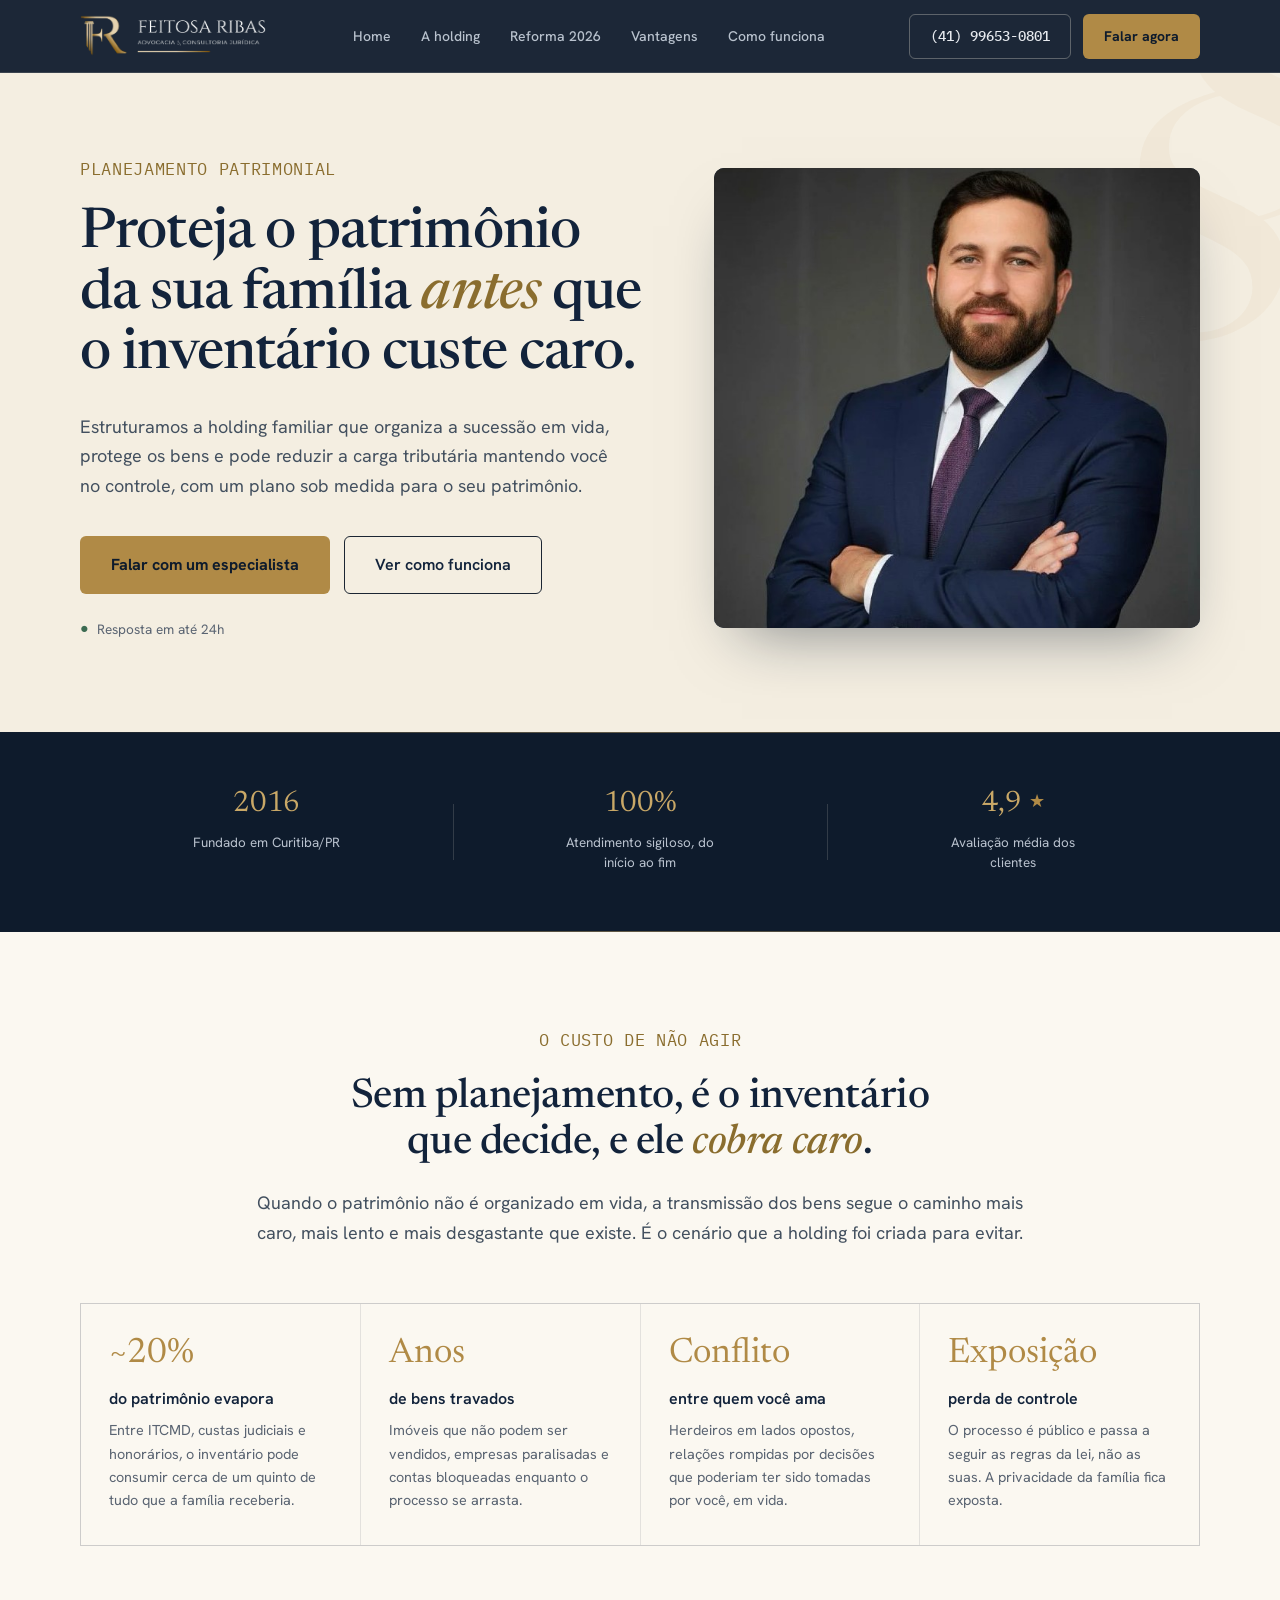
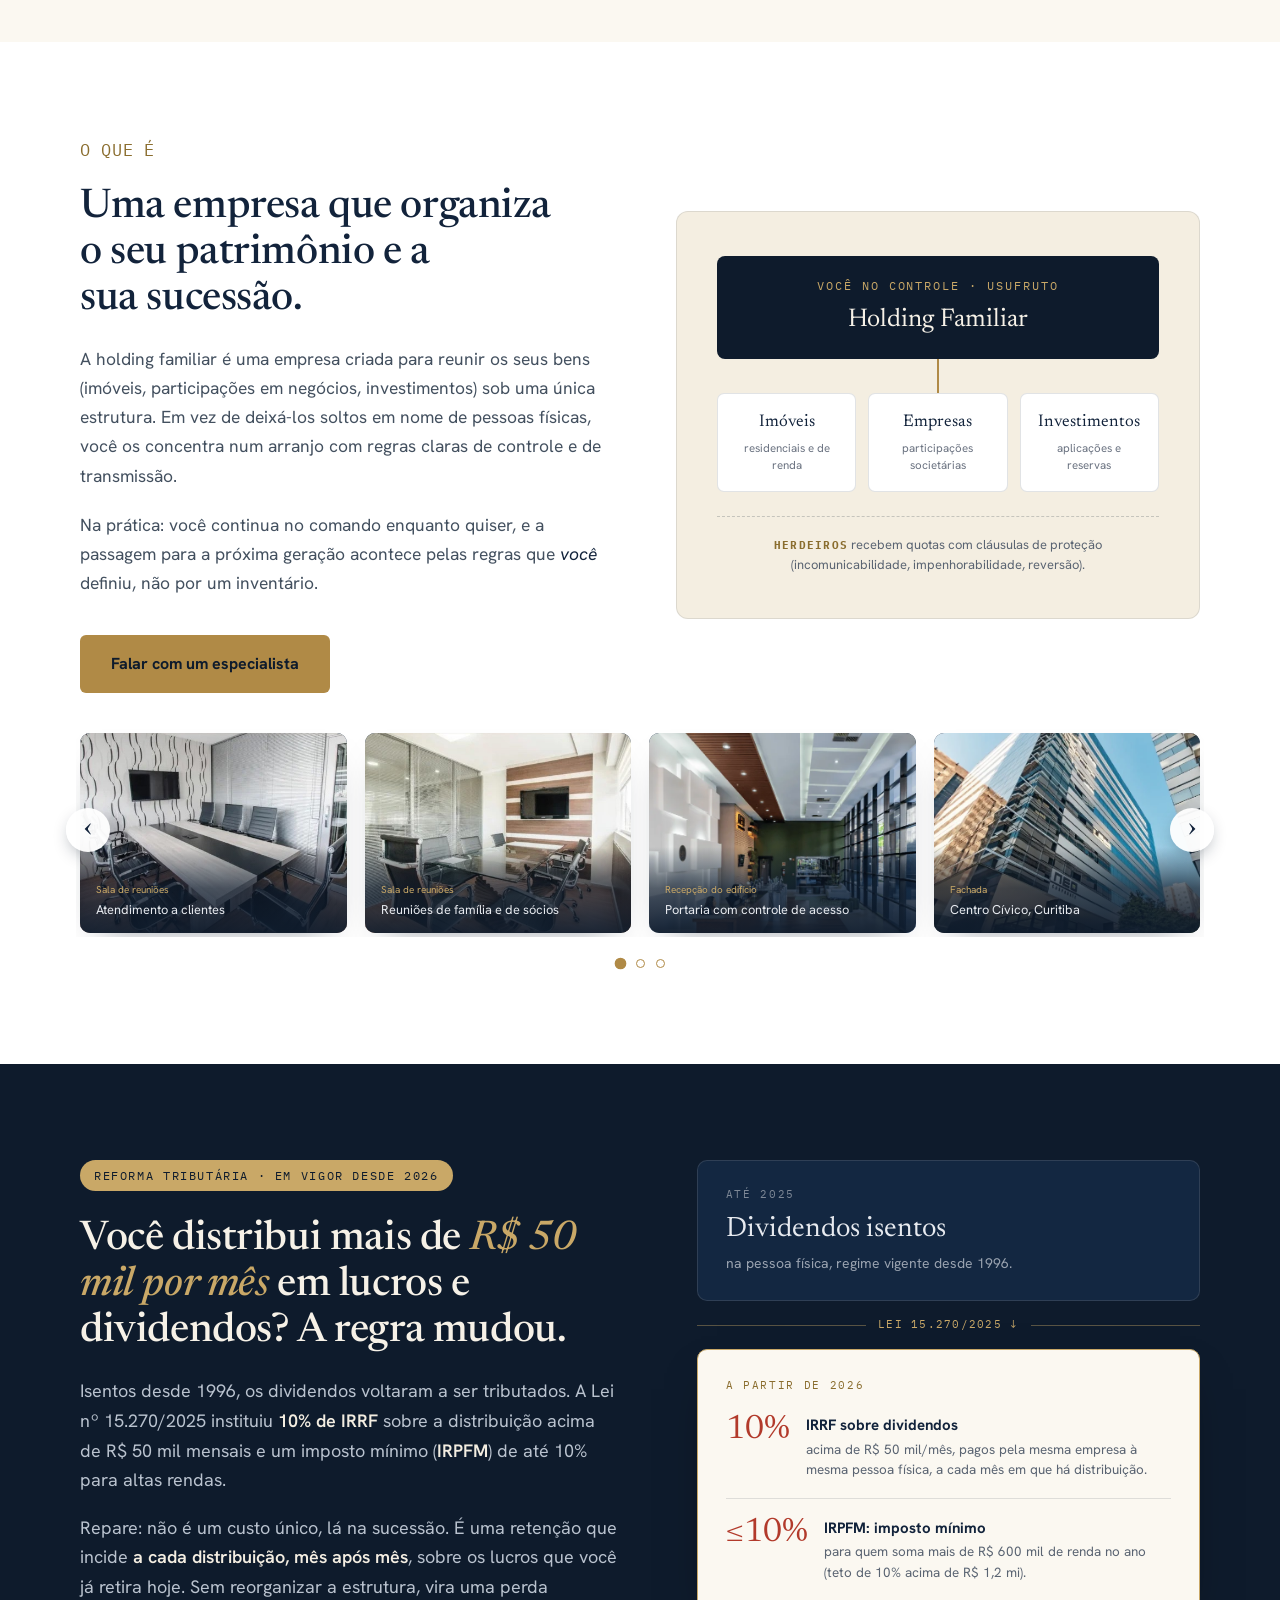
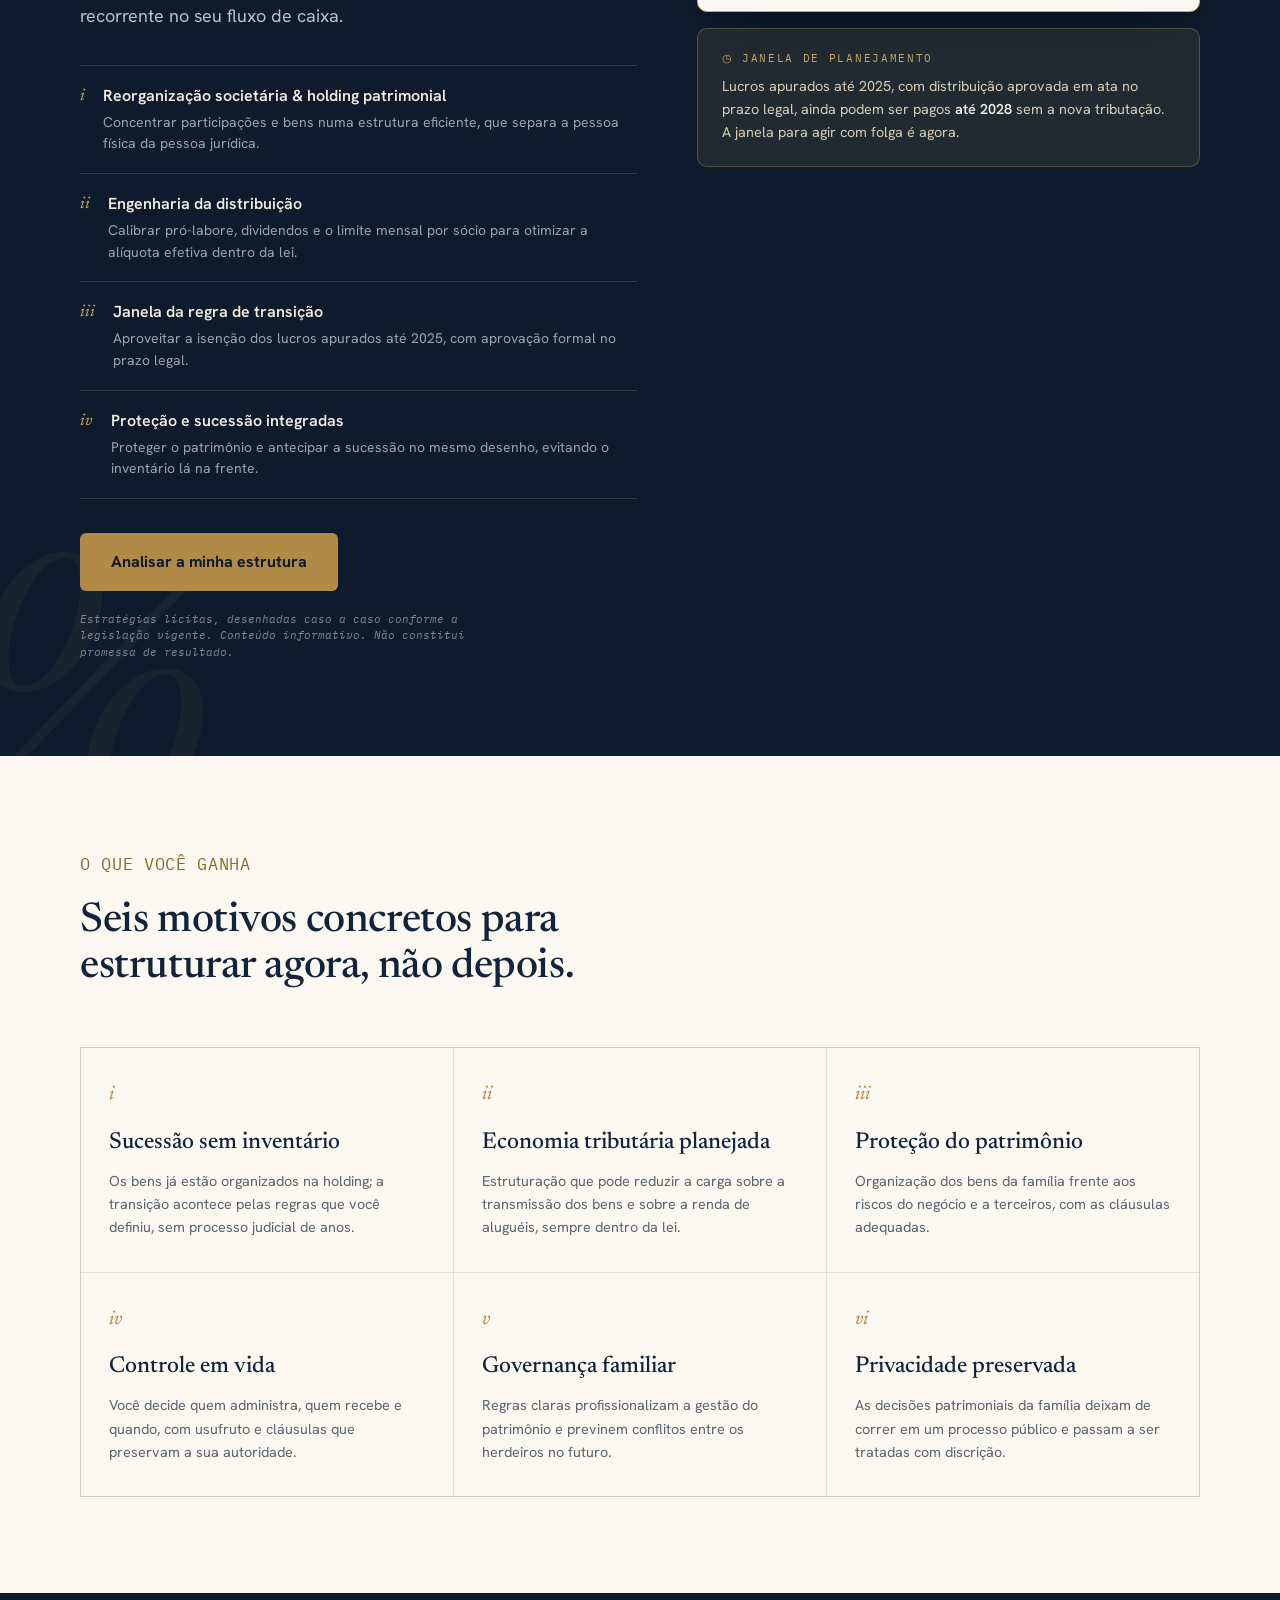
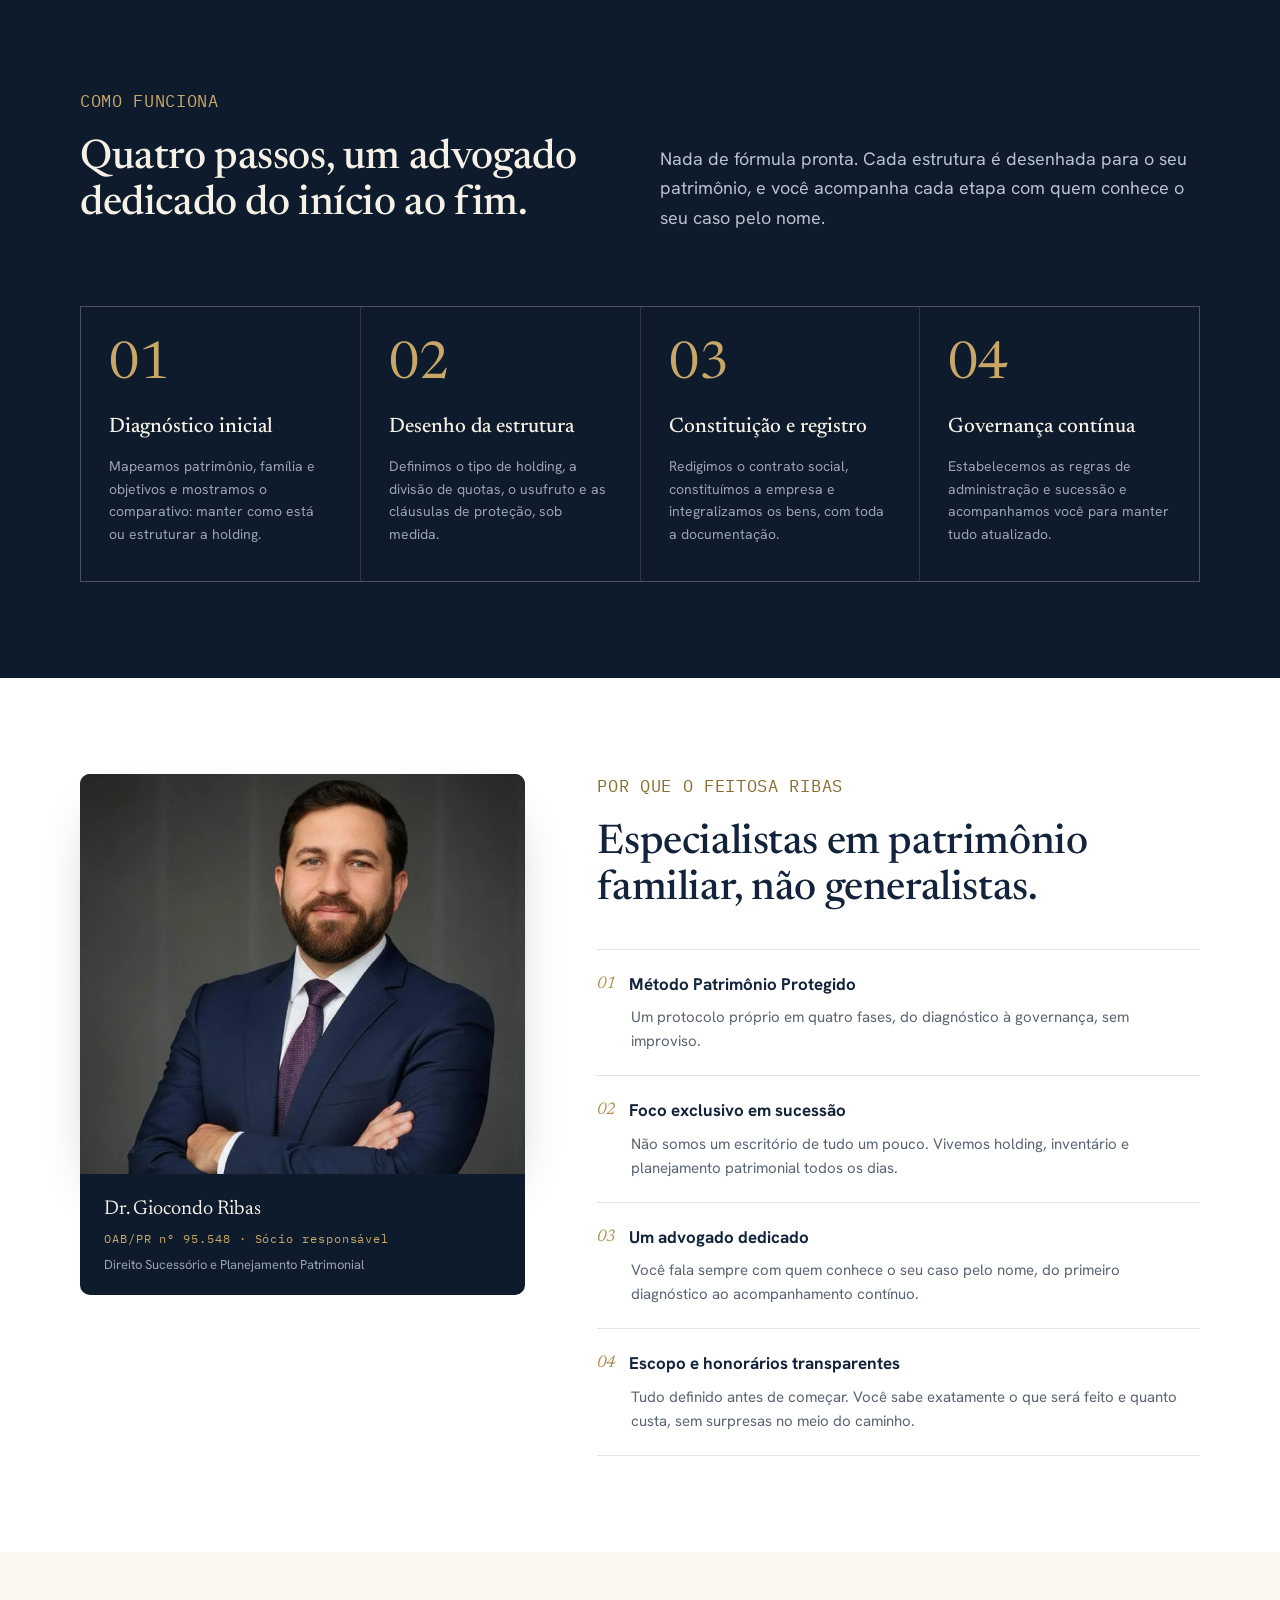
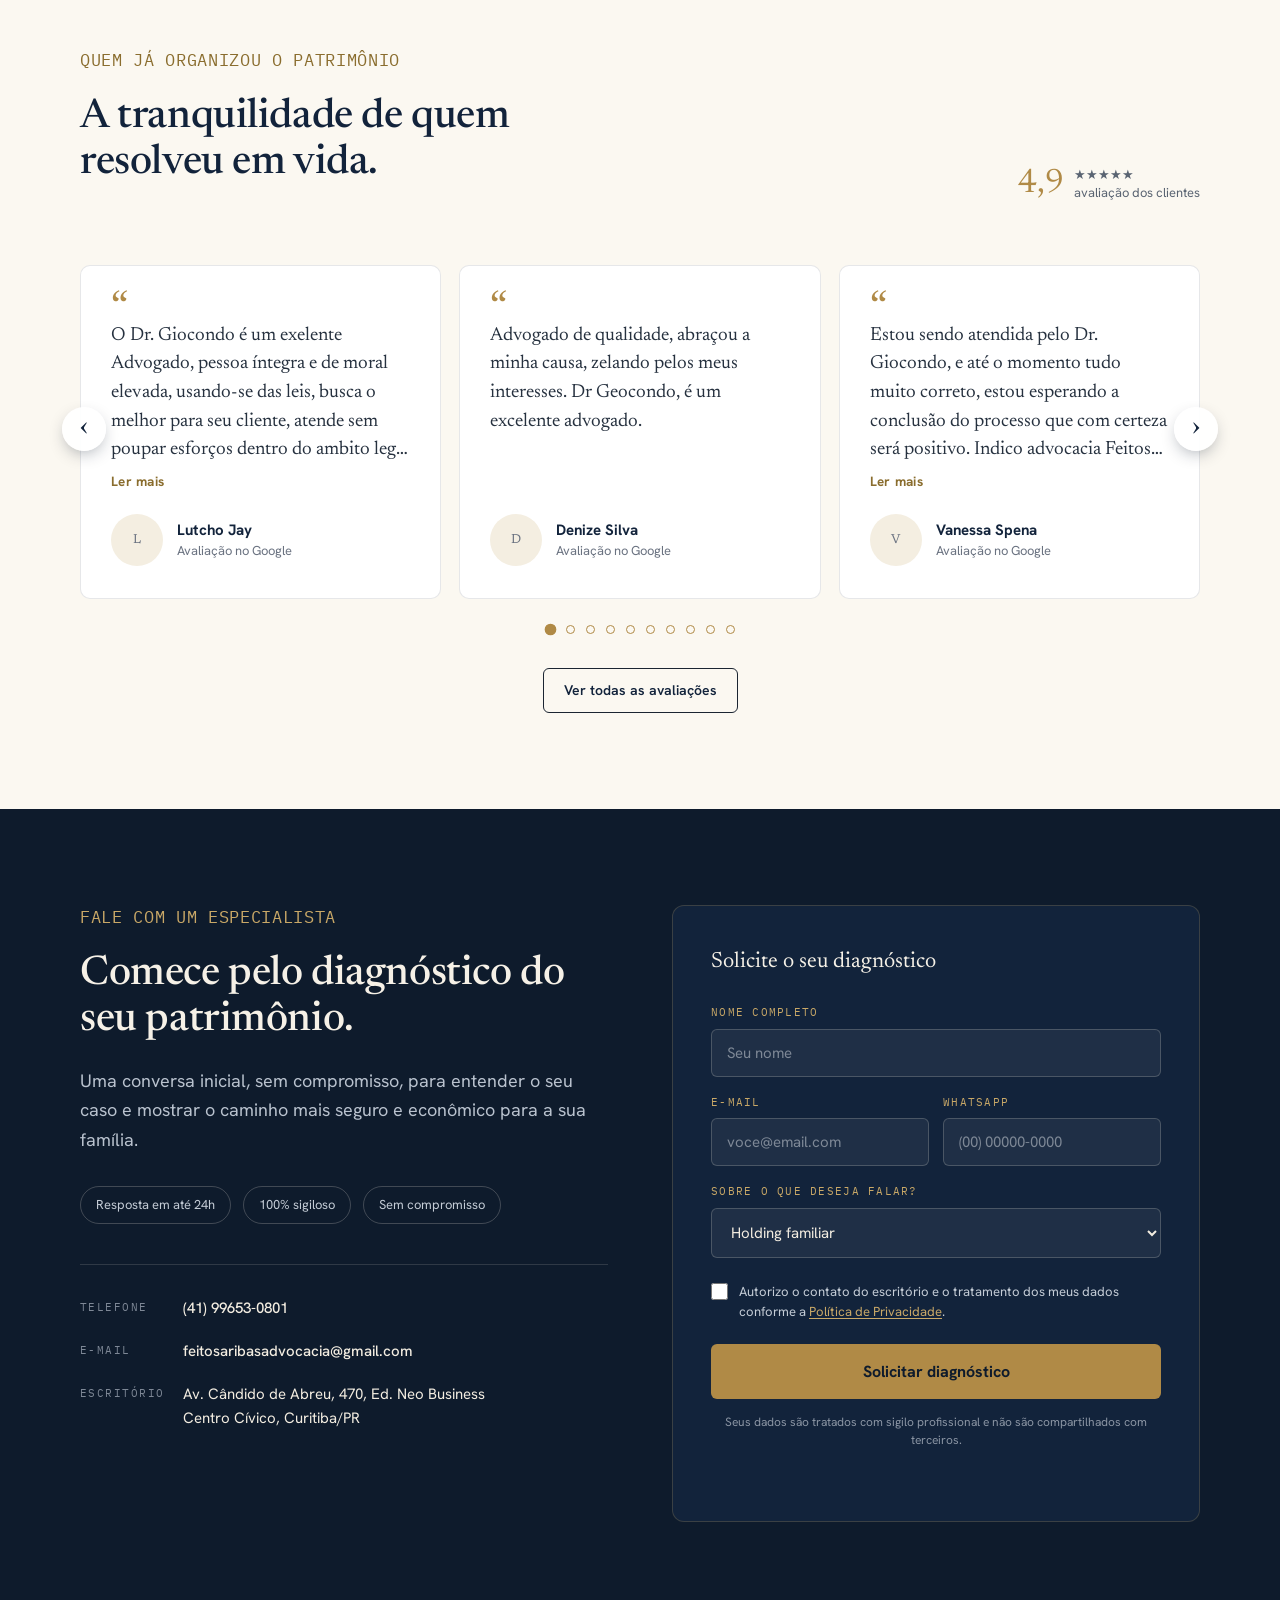
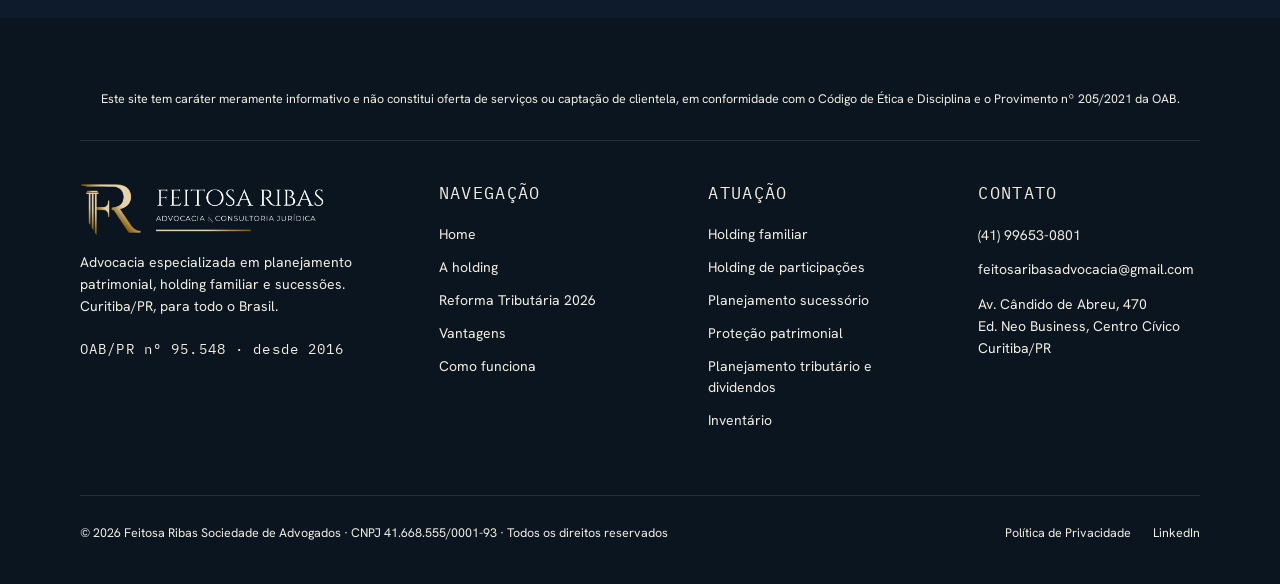
==== commit 7843786a: "Ajusta botão do WhatsApp e depoimentos - Botão flutuante maior, com o ícone oficial do WhatsApp em S" ====
--- a/index.html
+++ b/index.html
@@ -23,7 +23,7 @@
 <link rel="apple-touch-icon" href="imagens/favicon.png">
 <meta name="theme-color" content="#0E1B2C">
 
-<link rel="stylesheet" href="estilos.css?v=11">
+<link rel="stylesheet" href="estilos.css?v=14">
 
 <script type="application/ld+json">
 {
@@ -71,7 +71,7 @@
     </nav>
 
     <div class="cabecalho__acoes">
-      <a class="btn btn--fantasma btn--tel" href="tel:+5541996530801">(41) 99653-0801</a>
+      <a class="btn btn--fantasma btn--tel" href="https://api.whatsapp.com/send/?phone=5541996530801&amp;text=Ol%C3%A1%21+Seja+bem-vindo%28a%29+ao+Escrit%C3%B3rio+de+Advocacia+FEITOSA+RIBAS.+Agradecemos+pelo+seu+contato.+Como+podemos+ajudar+voc%C3%AA%3F&amp;type=phone_number&amp;app_absent=0" target="_blank" rel="noopener">(41) 99653-0801</a>
       <a class="btn btn--primario" href="#contato">Falar agora</a>
     </div>
 
@@ -92,7 +92,7 @@
         <h1 class="titulo-xl">Proteja o patrimônio da sua família <em>antes</em> que o inventário custe caro.</h1>
         <p class="texto-guia">Estruturamos a holding familiar que organiza a sucessão em vida, protege os bens e pode reduzir a carga tributária mantendo você no controle, com um plano sob medida para o seu patrimônio.</p>
         <div class="grupo-botoes">
-          <a class="btn btn--primario btn--grande" href="#contato">Falar com um especialista</a>
+          <a class="btn btn--primario btn--grande" href="https://api.whatsapp.com/send/?phone=5541996530801&amp;text=Ol%C3%A1%21+Seja+bem-vindo%28a%29+ao+Escrit%C3%B3rio+de+Advocacia+FEITOSA+RIBAS.+Agradecemos+pelo+seu+contato.+Como+podemos+ajudar+voc%C3%AA%3F&amp;type=phone_number&amp;app_absent=0" target="_blank" rel="noopener">Falar com um especialista</a>
           <a class="btn btn--contorno btn--grande" href="#como">Ver como funciona</a>
         </div>
         <ul class="lista-confianca">
@@ -144,7 +144,7 @@
         <h2 class="titulo-l">Uma empresa que organiza o seu patrimônio e a sua sucessão.</h2>
         <p class="texto-corpo">A holding familiar é uma empresa criada para reunir os seus bens (imóveis, participações em negócios, investimentos) sob uma única estrutura. Em vez de deixá-los soltos em nome de pessoas físicas, você os concentra num arranjo com regras claras de controle e de transmissão.</p>
         <p class="texto-corpo">Na prática: você continua no comando enquanto quiser, e a passagem para a próxima geração acontece pelas regras que <em>você</em> definiu, não por um inventário.</p>
-        <a class="btn btn--primario btn--grande" href="#contato">Falar com um especialista</a>
+        <a class="btn btn--primario btn--grande" href="https://api.whatsapp.com/send/?phone=5541996530801&amp;text=Ol%C3%A1%21+Seja+bem-vindo%28a%29+ao+Escrit%C3%B3rio+de+Advocacia+FEITOSA+RIBAS.+Agradecemos+pelo+seu+contato.+Como+podemos+ajudar+voc%C3%AA%3F&amp;type=phone_number&amp;app_absent=0" target="_blank" rel="noopener">Falar com um especialista</a>
       </div>
 
       <div class="diagrama">
@@ -328,7 +328,7 @@
               <p>O Dr. Giocondo é um exelente Advogado, pessoa íntegra e de moral elevada, usando-se das leis, busca o melhor para seu cliente, atende sem poupar esforços dentro do ambito legal e está constantemente se aprimorando. Agradeço muito por toda ajuda e serviçoes prestados com maestria. Gratidão.</p>
               <footer>
                 <span class="depoimento__inicial" aria-hidden="true">L</span>
-                <span><strong>Lutcho Jay</strong>Avaliação no Google · há 3 anos</span>
+                <span><strong>Lutcho Jay</strong>Avaliação no Google</span>
               </footer>
             </blockquote>
           </li>
@@ -337,7 +337,7 @@
               <p>Advogado de qualidade, abraçou a minha causa, zelando pelos meus interesses. Dr Geocondo, é um excelente advogado.</p>
               <footer>
                 <span class="depoimento__inicial" aria-hidden="true">D</span>
-                <span><strong>Denize Silva</strong>Avaliação no Google · há 1 ano</span>
+                <span><strong>Denize Silva</strong>Avaliação no Google</span>
               </footer>
             </blockquote>
           </li>
@@ -346,7 +346,7 @@
               <p>Estou sendo atendida pelo Dr. Giocondo, e até o momento tudo muito correto, estou esperando a conclusão do processo que com certeza será positivo. Indico advocacia Feitosa Ribas.</p>
               <footer>
                 <span class="depoimento__inicial" aria-hidden="true">V</span>
-                <span><strong>Vanessa Spena</strong>Avaliação no Google · há 4 anos</span>
+                <span><strong>Vanessa Spena</strong>Avaliação no Google</span>
               </footer>
             </blockquote>
           </li>
@@ -355,7 +355,7 @@
               <p>Eu e minha família fomos atendidos pelo Dr. Giocondo, processo ocorreu tudo bem. Super indico</p>
               <footer>
                 <span class="depoimento__inicial" aria-hidden="true">D</span>
-                <span><strong>Daydson Carvalho</strong>Avaliação no Google · há 4 anos</span>
+                <span><strong>Daydson Carvalho</strong>Avaliação no Google</span>
               </footer>
             </blockquote>
           </li>
@@ -364,7 +364,7 @@
               <p>Passando para deixar minha satisfação com o serviço prestado pelo o Advogado Geocondo, muito prestativo, tive causa ganha! Super recomendo!</p>
               <footer>
                 <span class="depoimento__inicial" aria-hidden="true">A</span>
-                <span><strong>Alessandra Justi</strong>Avaliação no Google · há 3 anos</span>
+                <span><strong>Alessandra Justi</strong>Avaliação no Google</span>
               </footer>
             </blockquote>
           </li>
@@ -373,7 +373,7 @@
               <p>Um ótimo profissional, Dr. Giocondo é muito empenhado e muito competente. Sempre entra em contato para instruir e/ou orientar.</p>
               <footer>
                 <span class="depoimento__inicial" aria-hidden="true">J</span>
-                <span><strong>Jeferson Alexandre</strong>Avaliação no Google · há 4 anos</span>
+                <span><strong>Jeferson Alexandre</strong>Avaliação no Google</span>
               </footer>
             </blockquote>
           </li>
@@ -382,7 +382,7 @@
               <p>Foi excelente. Eu e meu marido fomos muito bem orientados e atendidos pelo dr Giocondo Ribas.</p>
               <footer>
                 <span class="depoimento__inicial" aria-hidden="true">P</span>
-                <span><strong>Palmira K. da Silva</strong>Avaliação no Google · há 4 anos</span>
+                <span><strong>Palmira K. da Silva</strong>Avaliação no Google</span>
               </footer>
             </blockquote>
           </li>
@@ -391,7 +391,7 @@
               <p>Atendimento muito bom, atendeu minhas expectativas! Excelente!</p>
               <footer>
                 <span class="depoimento__inicial" aria-hidden="true">K</span>
-                <span><strong>Kayky Ianze</strong>Avaliação no Google · há 1 ano</span>
+                <span><strong>Kayky Ianze</strong>Avaliação no Google</span>
               </footer>
             </blockquote>
           </li>
@@ -400,7 +400,7 @@
               <p>Oi gostei muito retorno tudo explicado com o doutor giocondo Ribas não tive Mem uma dúvida muito obrigada doutor super indico</p>
               <footer>
                 <span class="depoimento__inicial" aria-hidden="true">M</span>
-                <span><strong>Marilda Lima</strong>Avaliação no Google · há 3 anos</span>
+                <span><strong>Marilda Lima</strong>Avaliação no Google</span>
               </footer>
             </blockquote>
           </li>
@@ -409,7 +409,7 @@
               <p>Recomendo o advogado excelente Dr. Geocondo, trabalha com honestidade e respeito. Advocacia digna de cinco estrelas.</p>
               <footer>
                 <span class="depoimento__inicial" aria-hidden="true">D</span>
-                <span><strong>Denni 10</strong>Avaliação no Google · há 4 anos</span>
+                <span><strong>Denni 10</strong>Avaliação no Google</span>
               </footer>
             </blockquote>
           </li>
@@ -418,7 +418,7 @@
               <p>Muito bom serviço, causa bem defendida e ganha, prestativo sempre tirando todas as dúvidas necessárias. Recomendo</p>
               <footer>
                 <span class="depoimento__inicial" aria-hidden="true">N</span>
-                <span><strong>Nuno Silva</strong>Avaliação no Google · há 4 anos</span>
+                <span><strong>Nuno Silva</strong>Avaliação no Google</span>
               </footer>
             </blockquote>
           </li>
@@ -427,7 +427,7 @@
               <p>Tirou todas as minhas dúvidas, me ajudou em cada detalhe. Precisava urgentemente de um auxílio e sem falar que me ajudou financeiramente parcelando o serviço prestado para minha pessoa!</p>
               <footer>
                 <span class="depoimento__inicial" aria-hidden="true">E</span>
-                <span><strong>Evely Ferreira</strong>Avaliação no Google · há 4 anos</span>
+                <span><strong>Evely Ferreira</strong>Avaliação no Google</span>
               </footer>
             </blockquote>
           </li>
@@ -551,8 +551,8 @@
   </div>
 </footer>
 
-<a class="whatsapp-flutuante" id="waFlutuante" href="https://wa.me/5541996530801?text=Ol%C3%A1%2C%20gostaria%20de%20um%20diagn%C3%B3stico%20sobre%20holding%20familiar." target="_blank" rel="noopener" aria-label="Falar no WhatsApp">
-  <span aria-hidden="true">✆</span>
+<a class="whatsapp-flutuante" id="waFlutuante" href="https://api.whatsapp.com/send/?phone=5541996530801&amp;text=Ol%C3%A1%21+Seja+bem-vindo%28a%29+ao+Escrit%C3%B3rio+de+Advocacia+FEITOSA+RIBAS.+Agradecemos+pelo+seu+contato.+Como+podemos+ajudar+voc%C3%AA%3F&amp;type=phone_number&amp;app_absent=0" target="_blank" rel="noopener" aria-label="Falar no WhatsApp">
+  <svg class="whatsapp-flutuante__icone" viewBox="0 0 24 24" width="22" height="22" fill="currentColor" aria-hidden="true" focusable="false"><path d="M12.04 2C6.58 2 2.13 6.45 2.13 11.91c0 1.75.46 3.45 1.32 4.95L2 22l5.25-1.38c1.45.79 3.08 1.21 4.79 1.21h.01c5.46 0 9.91-4.45 9.91-9.91 0-2.65-1.03-5.14-2.9-7.01A9.85 9.85 0 0 0 12.04 2Zm0 18.14h-.01c-1.52 0-3.01-.41-4.31-1.18l-.31-.18-3.2.84.85-3.12-.2-.32a8.2 8.2 0 0 1-1.26-4.37c0-4.54 3.7-8.23 8.24-8.23 2.2 0 4.27.86 5.82 2.42a8.18 8.18 0 0 1 2.41 5.82c0 4.54-3.69 8.32-8.03 8.32Zm4.52-6.16c-.25-.12-1.47-.72-1.69-.81-.23-.08-.39-.12-.56.13-.16.24-.64.8-.79.97-.14.16-.29.18-.54.06-.25-.12-1.05-.39-1.99-1.23-.74-.66-1.24-1.47-1.38-1.72-.15-.25-.02-.38.11-.5.11-.11.25-.29.37-.43.13-.15.17-.25.25-.41.08-.17.04-.31-.02-.43-.06-.12-.56-1.34-.76-1.84-.2-.48-.4-.42-.56-.43h-.48c-.17 0-.43.06-.66.31-.23.25-.87.85-.87 2.07s.89 2.4 1.02 2.56c.12.17 1.75 2.67 4.24 3.74.59.26 1.05.41 1.41.52.59.19 1.13.16 1.56.1.48-.07 1.47-.6 1.68-1.18.21-.58.21-1.08.14-1.18-.06-.11-.22-.17-.47-.29Z"/></svg>
   <span class="whatsapp-flutuante__texto">Falar no WhatsApp</span>
 </a>
 
@@ -620,6 +620,6 @@
   </div>
 </div>
 
-<script src="script.js?v=11" defer></script>
+<script src="script.js?v=14" defer></script>
 </body>
 </html>
--- a/estilos.css
+++ b/estilos.css
@@ -68,11 +68,11 @@
 .skip-link:focus { left: 12px; top: 12px; }
 
 /* --- 3. Utilitários de layout --- */
-.container { max-width: var(--largura-max); margin: 0 auto; padding: 0 40px; }
+.container { max-width: var(--largura-max); margin: 0 auto; padding-inline: 40px; }
 .container--estreito { max-width: 920px; }
 
 .secao { padding: 96px 0; position: relative; }
-.secao--sem-topo { padding-top: 0; }
+.secao.secao--sem-topo { padding-top: 0; }
 .secao--creme   { background: var(--creme-claro); }
 .secao--branca  { background: var(--branco); }
 .secao--marinho { background: var(--marinho); color: #F3EDE1; overflow: hidden; overflow: clip; }
@@ -433,6 +433,22 @@
 }
 .depoimento::before { content: "\201C"; font-family: var(--serif); font-size: 2.75rem; color: var(--ouro); line-height: 0.6; height: 24px; }
 .depoimento p { font-family: var(--serif); font-size: 1.19rem; line-height: 1.5; color: #26313F; margin-bottom: 26px; }
+/* o texto fica em 5 linhas para os cartões da fileira ficarem parelhos;
+   quem escreveu mais ganha o botão "Ler mais" (ver script.js) */
+.depoimento p {
+  display: -webkit-box; -webkit-box-orient: vertical; -webkit-line-clamp: 5;
+  overflow: hidden;
+}
+.depoimento--aberto p { display: block; overflow: visible; }
+.depoimento__mais {
+  display: none; align-self: flex-start;
+  margin: -18px 0 24px; padding: 0;
+  background: none; border: 0; cursor: pointer;
+  font-family: var(--sans); font-size: 0.84rem; font-weight: 700;
+  letter-spacing: 0.02em; color: var(--ouro-escuro);
+}
+.depoimento--truncado .depoimento__mais, .depoimento--aberto .depoimento__mais { display: block; }
+.depoimento__mais:hover { color: var(--ouro); text-decoration: underline; }
 .depoimento footer { display: flex; align-items: center; gap: 14px; margin-top: auto; }
 .depoimento footer img { width: 52px; height: 52px; border-radius: 50%; object-fit: cover; flex: none; background: var(--creme); }
 .depoimento footer strong { display: block; font-size: 0.94rem; color: var(--marinho-texto); }
@@ -477,15 +493,17 @@
 /* armadilha anti-robô: fora da tela, mas preenchível por robôs */
 .formulario__armadilha { position: absolute; left: -9999px; width: 1px; height: 1px; overflow: hidden; }
 
-/* aceite da LGPD: precisa desfazer o estilo de etiqueta das outras labels */
-.formulario__aceite {
+/* aceite da LGPD: precisa desfazer o estilo de etiqueta das outras labels.
+   Repare no `label.` — sem ele `.formulario label` (0-1-1) vence e o texto
+   sai em mono, maiúsculas e 10px. */
+.formulario label.formulario__aceite {
   display: flex; align-items: flex-start; gap: 11px;
   font-family: var(--sans); font-size: 0.82rem; line-height: 1.5;
   letter-spacing: normal; text-transform: none;
   color: #C4CCD6; cursor: pointer;
   margin: 6px 0 22px;
 }
-.formulario__aceite input[type="checkbox"] {
+.formulario label.formulario__aceite input[type="checkbox"] {
   width: 17px; height: 17px; flex: none;
   margin: 1px 0 0; padding: 0;
   accent-color: var(--ouro); cursor: pointer;
@@ -535,16 +553,17 @@
 .whatsapp-flutuante {
   position: fixed; right: 24px; bottom: 84px; z-index: 90;
   display: flex; align-items: center; gap: 10px;
-  background: var(--ouro); color: var(--marinho);
-  padding: 14px 20px; border-radius: 100px;
-  font-size: 0.875rem; font-weight: 700;
-  box-shadow: 0 14px 30px -12px rgba(14, 27, 44, 0.6);
+  background: #40C351; color: #FFFFFF;
+  padding: 18px 26px; border-radius: 100px;
+  font-size: 1.0625rem; font-weight: 700;
+  box-shadow: 0 14px 30px -12px rgba(20, 83, 33, 0.55);
   opacity: 0; visibility: hidden;
   transform: translateY(12px);
   transition: opacity var(--transicao), transform var(--transicao), visibility var(--transicao), background var(--transicao);
 }
+.whatsapp-flutuante__icone { flex: none; width: 22px; height: 22px; display: block; }
 .whatsapp-flutuante.visivel { opacity: 1; visibility: visible; transform: translateY(0); }
-.whatsapp-flutuante:hover { background: var(--ouro-claro); color: var(--marinho); }
+.whatsapp-flutuante:hover { background: #35A845; color: #FFFFFF; }
 
 /* --- 19. Animação de entrada --- */
 .animar { animation: subir 0.8s ease both; }
@@ -625,15 +644,16 @@
 
 /* Tablet */
 @media (max-width: 1024px) {
-  .container { padding: 0 28px; }
+  .container { padding-inline: 28px; }
   .marca img { height: 38px; }
   .carrossel__slide,
   .carrossel--depoimentos .carrossel__slide { flex: 0 0 calc((100% - 18px) / 2); }
   .nav { gap: 22px; }
   .secao { padding: 72px 0; }
   .heroi__grade { grid-template-columns: 1fr; gap: 48px; padding-top: 56px; padding-bottom: 64px; }
-  .heroi__midia { max-width: 460px; margin-inline: auto; }
-  .heroi__midia img { height: 500px; }
+  .heroi__midia { width: 100%; max-width: 460px; margin-inline: auto; }
+  /* herói empilhado: a foto é 4:5, altura fixa cortava o retrato */
+  .heroi__midia img { height: auto; }
   .grade-2, .grade-2--reforma, .grade-2--diferencial, .grade-2--contato { grid-template-columns: 1fr; gap: 44px; }
   .comparativo { position: static; }
   .grade-4 { grid-template-columns: repeat(2, 1fr); }
@@ -645,11 +665,13 @@
   .avaliacao { justify-self: start; }
   .rodape__grade { grid-template-columns: 1fr 1fr; gap: 36px; }
   .cartao-socio { max-width: 420px; }
+  /* cartão empilhado: a foto é 4:5, altura fixa cortava o retrato */
+  .cartao-socio img { height: auto; }
 }
 
 /* Celular */
 @media (max-width: 720px) {
-  .container { padding: 0 20px; }
+  .container { padding-inline: 20px; }
   .secao { padding: 60px 0; }
 
   /* menu móvel */
@@ -670,7 +692,6 @@
   .marca--rodape img { height: 48px; }
   .heroi__marca-agua { font-size: 16rem; right: -30px; }
   .marca-agua-percent { font-size: 12rem; }
-  .heroi__midia img { height: 320px; }
 
   .grade-3, .grade-4, .passos, .metricas, .diagrama__bens,
   .formulario__duplo, .rodape__grade { grid-template-columns: 1fr; }
@@ -682,7 +703,6 @@
   .diagrama { padding: 28px 22px; }
   .formulario { padding: 30px 24px; }
   .lista-diferenciais dd { padding-left: 0; }
-  .cartao-socio img { height: 260px; }
 
   .carrossel__slide,
   .carrossel--depoimentos .carrossel__slide { flex: 0 0 100%; }
@@ -696,9 +716,97 @@
   .modal__topo { padding: 24px 22px 18px; }
   .modal__titulo { font-size: 1.5rem; }
   .modal__corpo { padding: 22px 22px 28px; }
-  .whatsapp-flutuante { right: 16px; bottom: 56px; padding: 13px 16px; }
+  .whatsapp-flutuante { right: 16px; bottom: 56px; padding: 16px 18px; font-size: 1rem; }
+  .whatsapp-flutuante__icone { width: 24px; height: 24px; }
   .whatsapp-flutuante__texto { display: none; }
   .rodape__base { flex-direction: column; align-items: flex-start; gap: 14px; }
+
+  /* herói: respiro explícito abaixo do cabeçalho fixo de 72px */
+  .heroi__grade { padding-top: 64px; padding-bottom: 56px; gap: 36px; }
+  .heroi .texto-guia { margin-bottom: 28px; }
+  .grupo-botoes { gap: 10px; margin-bottom: 20px; }
+  /* botões em largura cheia: empilhados, larguras diferentes ficam
+     desalinhadas e a área de toque encolhe. Os do cabeçalho ficam de fora
+     porque .cabecalho__acoes já está oculto neste tamanho. */
+  .btn { width: 100%; }
+
+  /* 56px de respiro sob o cabeçalho da seção é demais em tela estreita */
+  .secao__cabecalho { margin-bottom: 36px; }
+  .secao__cabecalho--duplo { gap: 18px; }
+  .grade-2, .grade-2--reforma, .grade-2--diferencial, .grade-2--contato { gap: 36px; }
+
+  /* a faixa já está empilhada: o recuo lateral só aperta o texto */
+  .faixa-metricas { padding: 42px 0; }
+  .metricas > div { padding: 0; }
+
+  .celula .numero-alerta { margin-bottom: 12px; }
+  .celula .ordinal { margin-bottom: 10px; }
+  .passos li { padding: 28px 22px; }
+  .passos__num { font-size: 2.5rem; margin-bottom: 12px; }
+
+  /* coluna do numeral com largura fixa: com `auto`, i/ii/iii/iv medem
+     diferente e o texto ao lado começa em posições distintas */
+  .lista-numerada-clara { margin: 26px 0; }
+  .lista-numerada-clara li { grid-template-columns: 24px 1fr; gap: 0 12px; padding: 16px 0; }
+  /* "≤10%" mede 85px e "10%" 68px: sem largura fixa o texto ao lado escalona */
+  .comparativo__item > strong { width: 80px; font-size: 1.9rem; }
+  .comparativo__antes { padding: 22px; }
+  .comparativo__depois { padding: 22px; }
+
+  /* o texto quebra em duas linhas: raio de pílula fica torto */
+  .pilula-destaque { border-radius: 12px; line-height: 1.55; padding: 8px 14px; margin-bottom: 22px; }
+
+  .depoimento { padding: 26px 22px; }
+  .depoimento p { font-size: 1.06rem; margin-bottom: 22px; }
+  .depoimentos__acao { margin-top: 26px; }
+
+  /* rótulo de 88px espremia o endereço na coluna estreita */
+  .pilulas { margin: 24px 0 30px; }
+  .contato-dados { padding-top: 26px; gap: 18px; }
+  .contato-dados > div { flex-direction: column; gap: 5px; }
+  .contato-dados dt { width: auto; padding-top: 0; }
+
+  /* empilhada, a grade somava seu gap ao margin-bottom do campo */
+  .formulario__duplo { grid-template-columns: 1fr; gap: 0; }
+  /* 16px impede o zoom automático do Safari no iOS ao focar o campo */
+  .formulario input, .formulario select { font-size: 16px; }
+
+  .rodape { padding: 52px 0 32px; }
+  .rodape__grade { gap: 32px; padding-bottom: 36px; }
+  .rodape .rodape__aviso { margin-bottom: 30px; padding-bottom: 24px; }
+
+  /* alvos de toque: o ponto de 9px vira um botão de 26x36 sem mudar o desenho */
+  .menu-toggle { padding: 10px 8px; margin-right: -8px; }
+  .carrossel__seta { width: 44px; height: 44px; margin-top: -22px; font-size: 1.6rem; }
+  .carrossel__pontos { gap: 0; margin-top: 16px; flex-wrap: wrap; }
+  .carrossel__pontos button {
+    width: 26px; height: 36px; padding: 0;
+    border: none; border-radius: 0; background: none;
+    display: flex; align-items: center; justify-content: center;
+  }
+  .carrossel__pontos button::before {
+    content: ""; width: 9px; height: 9px; border-radius: 50%;
+    border: 1px solid var(--ouro); background: transparent;
+    transition: background var(--transicao), transform var(--transicao);
+  }
+  .carrossel__pontos button:hover { background: none; }
+  .carrossel__pontos button:hover::before { background: var(--ouro-claro); }
+  .carrossel__pontos button[aria-current="true"] { background: none; transform: none; }
+  .carrossel__pontos button[aria-current="true"]::before { background: var(--ouro); transform: scale(1.3); }
+}
+
+/* Celular estreito (iPhone SE, Galaxy A) */
+@media (max-width: 380px) {
+  .container { padding-inline: 16px; }
+  .sobrancelha--grande { font-size: 0.95rem; }
+
+  .grade-divisoria .celula { padding: 22px 18px; }
+  .diagrama { padding: 22px 16px; }
+  .diagrama__topo { padding: 18px 14px; }
+  .formulario { padding: 24px 18px; }
+  .passos li { padding: 24px 18px; }
+  .depoimento { padding: 22px 18px; }
+  .lista-confianca { gap: 10px 16px; }
 }
 
 /* ============================================================
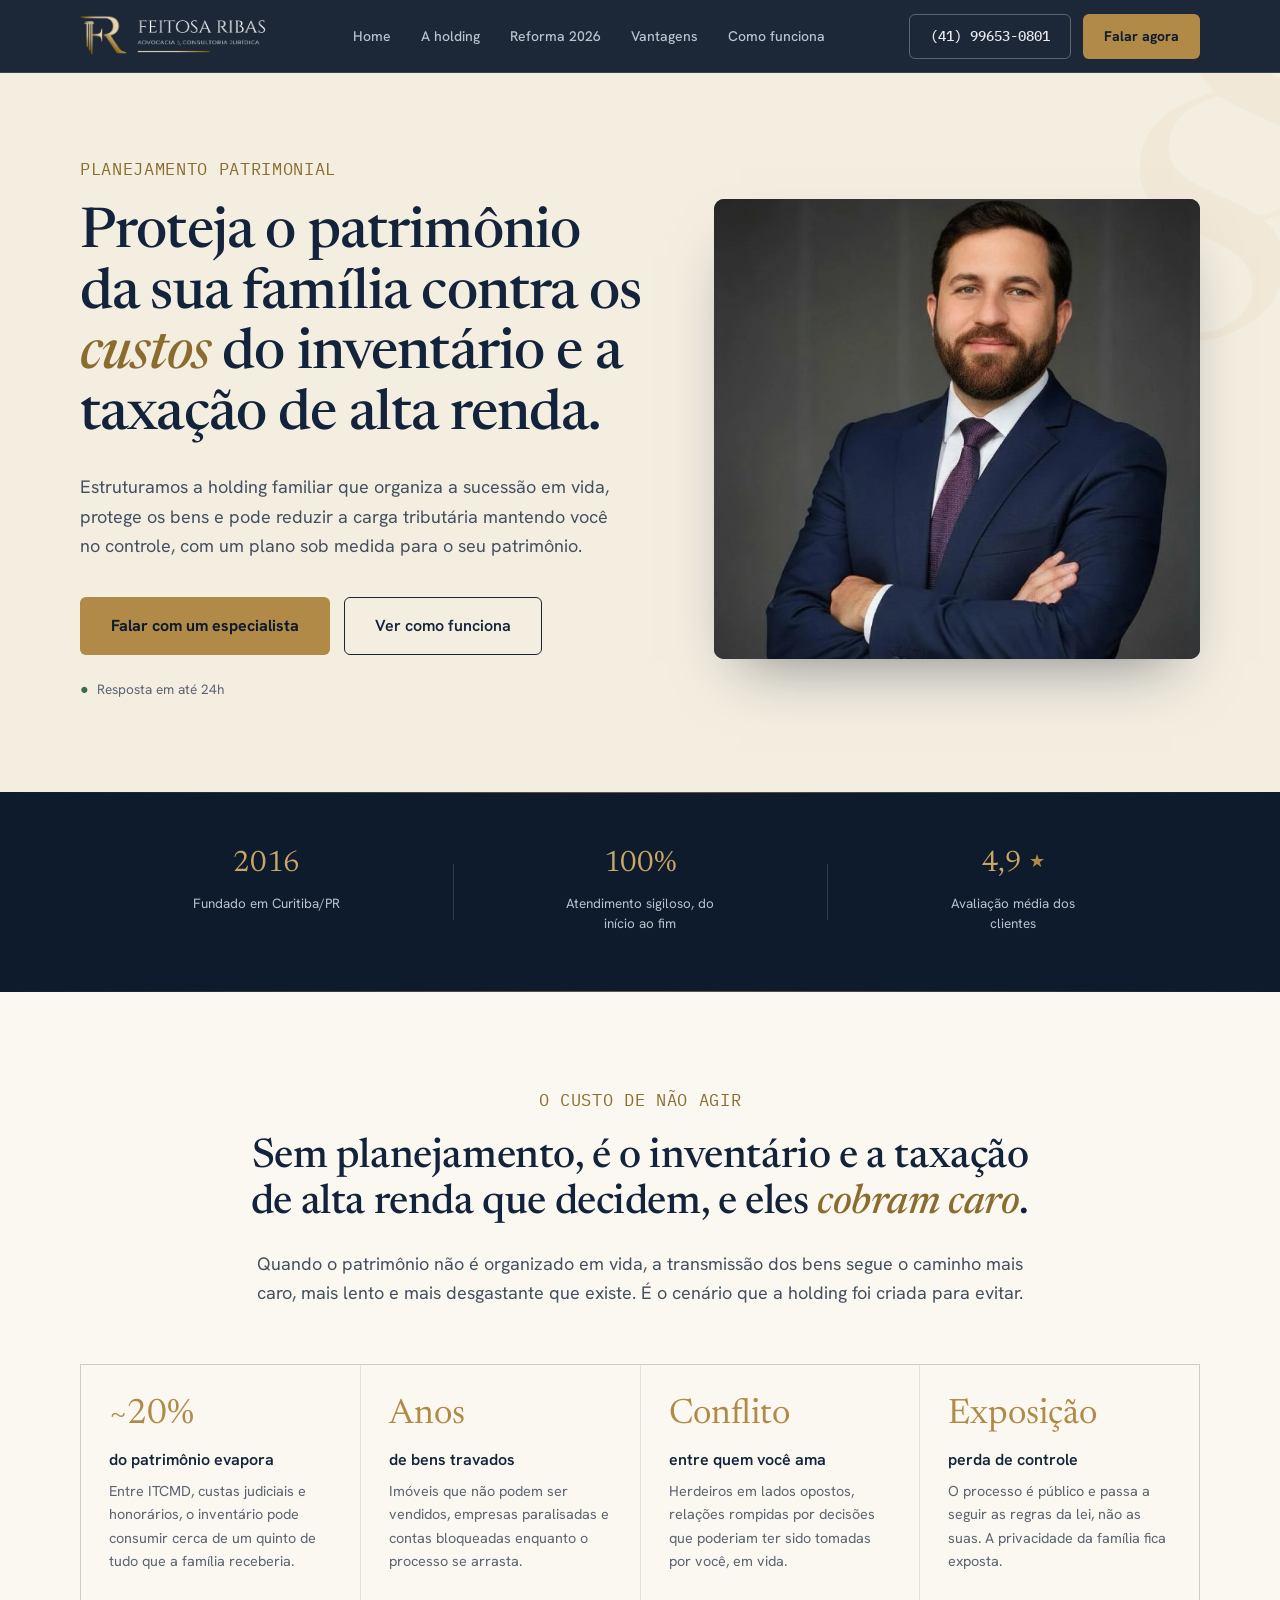
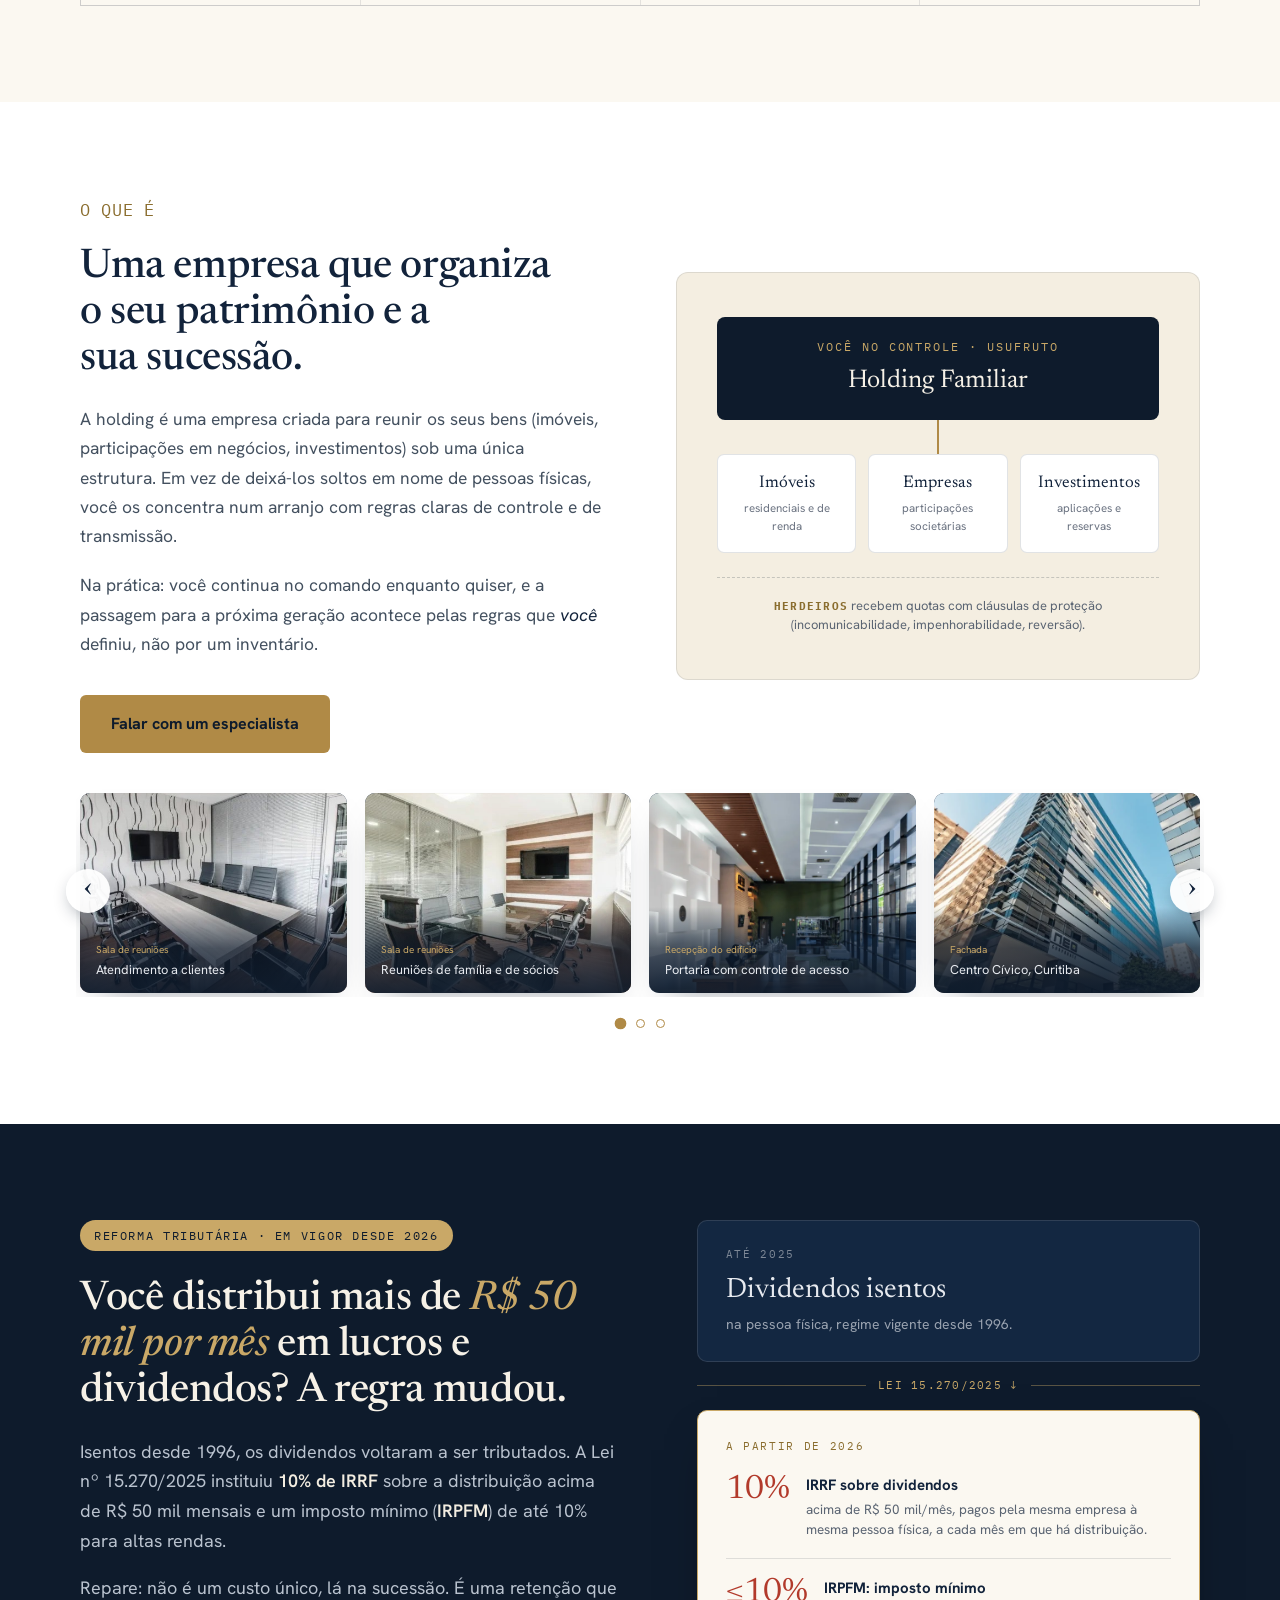
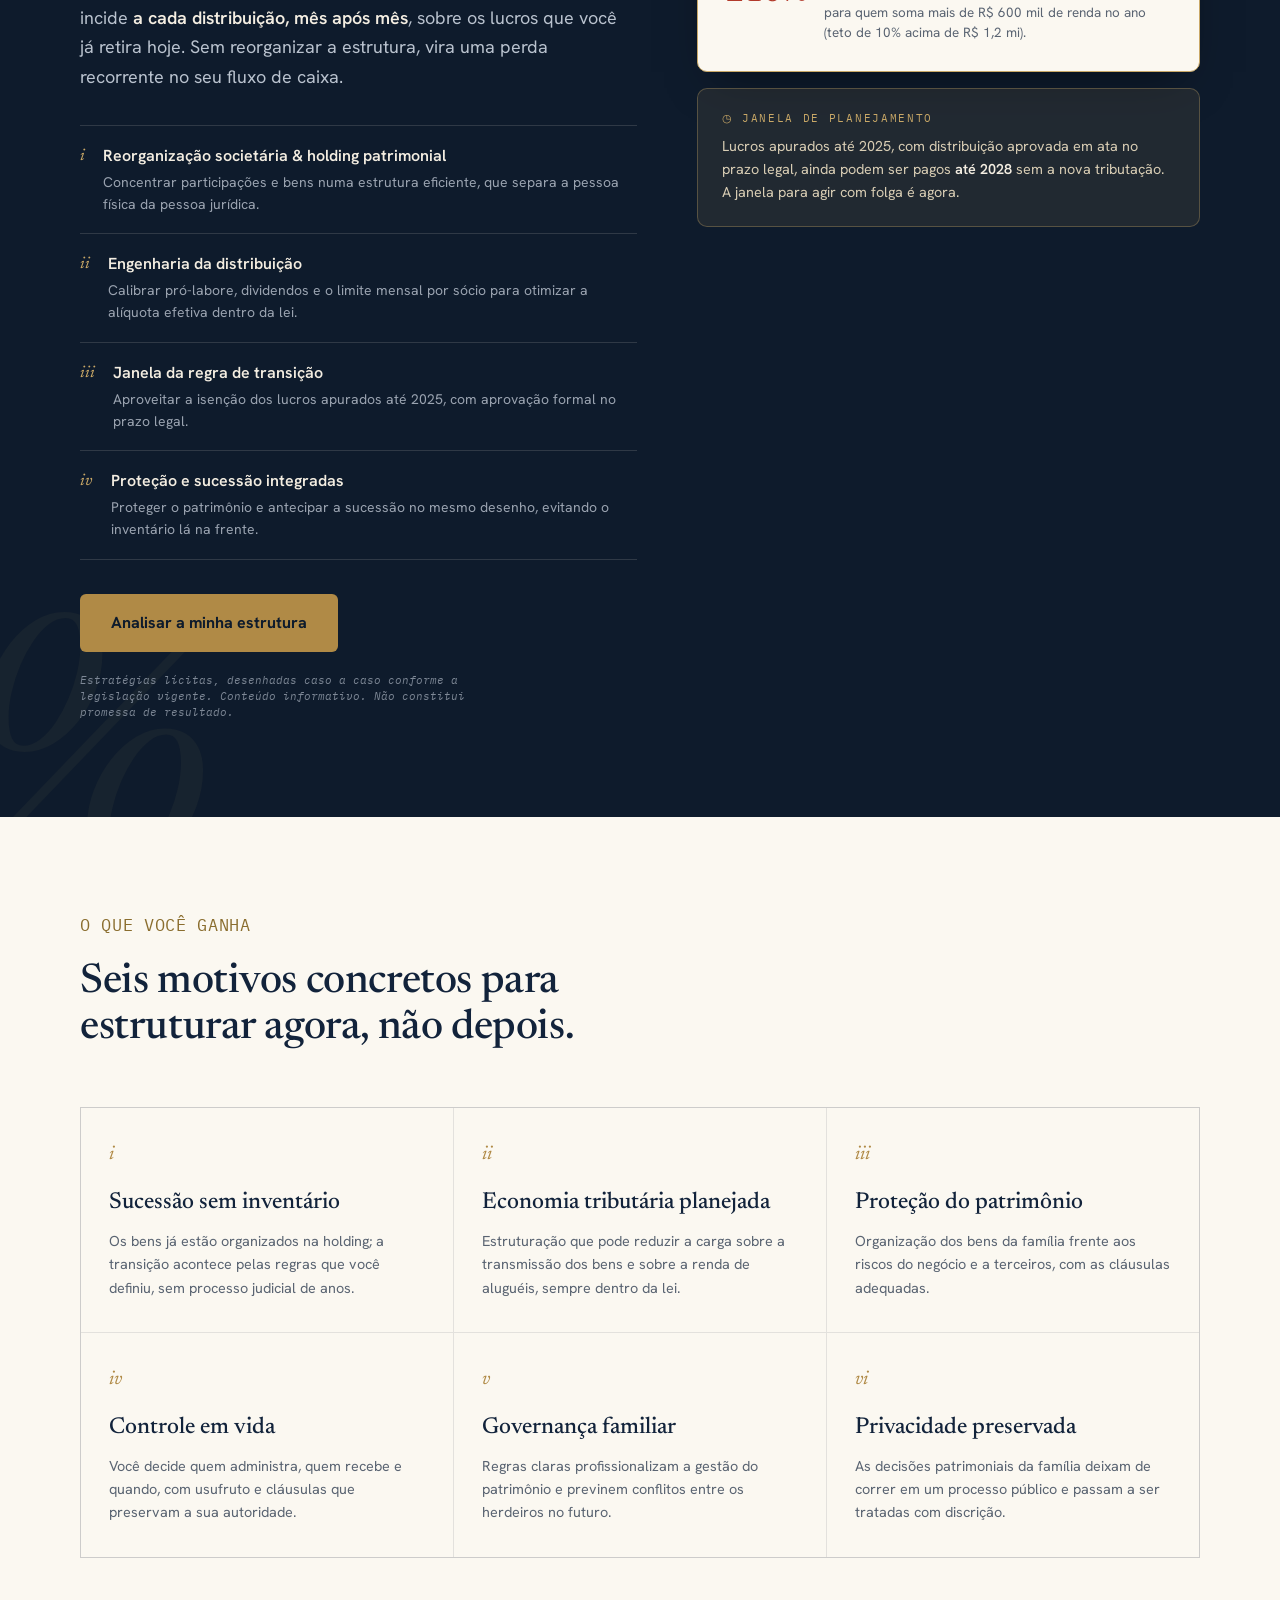
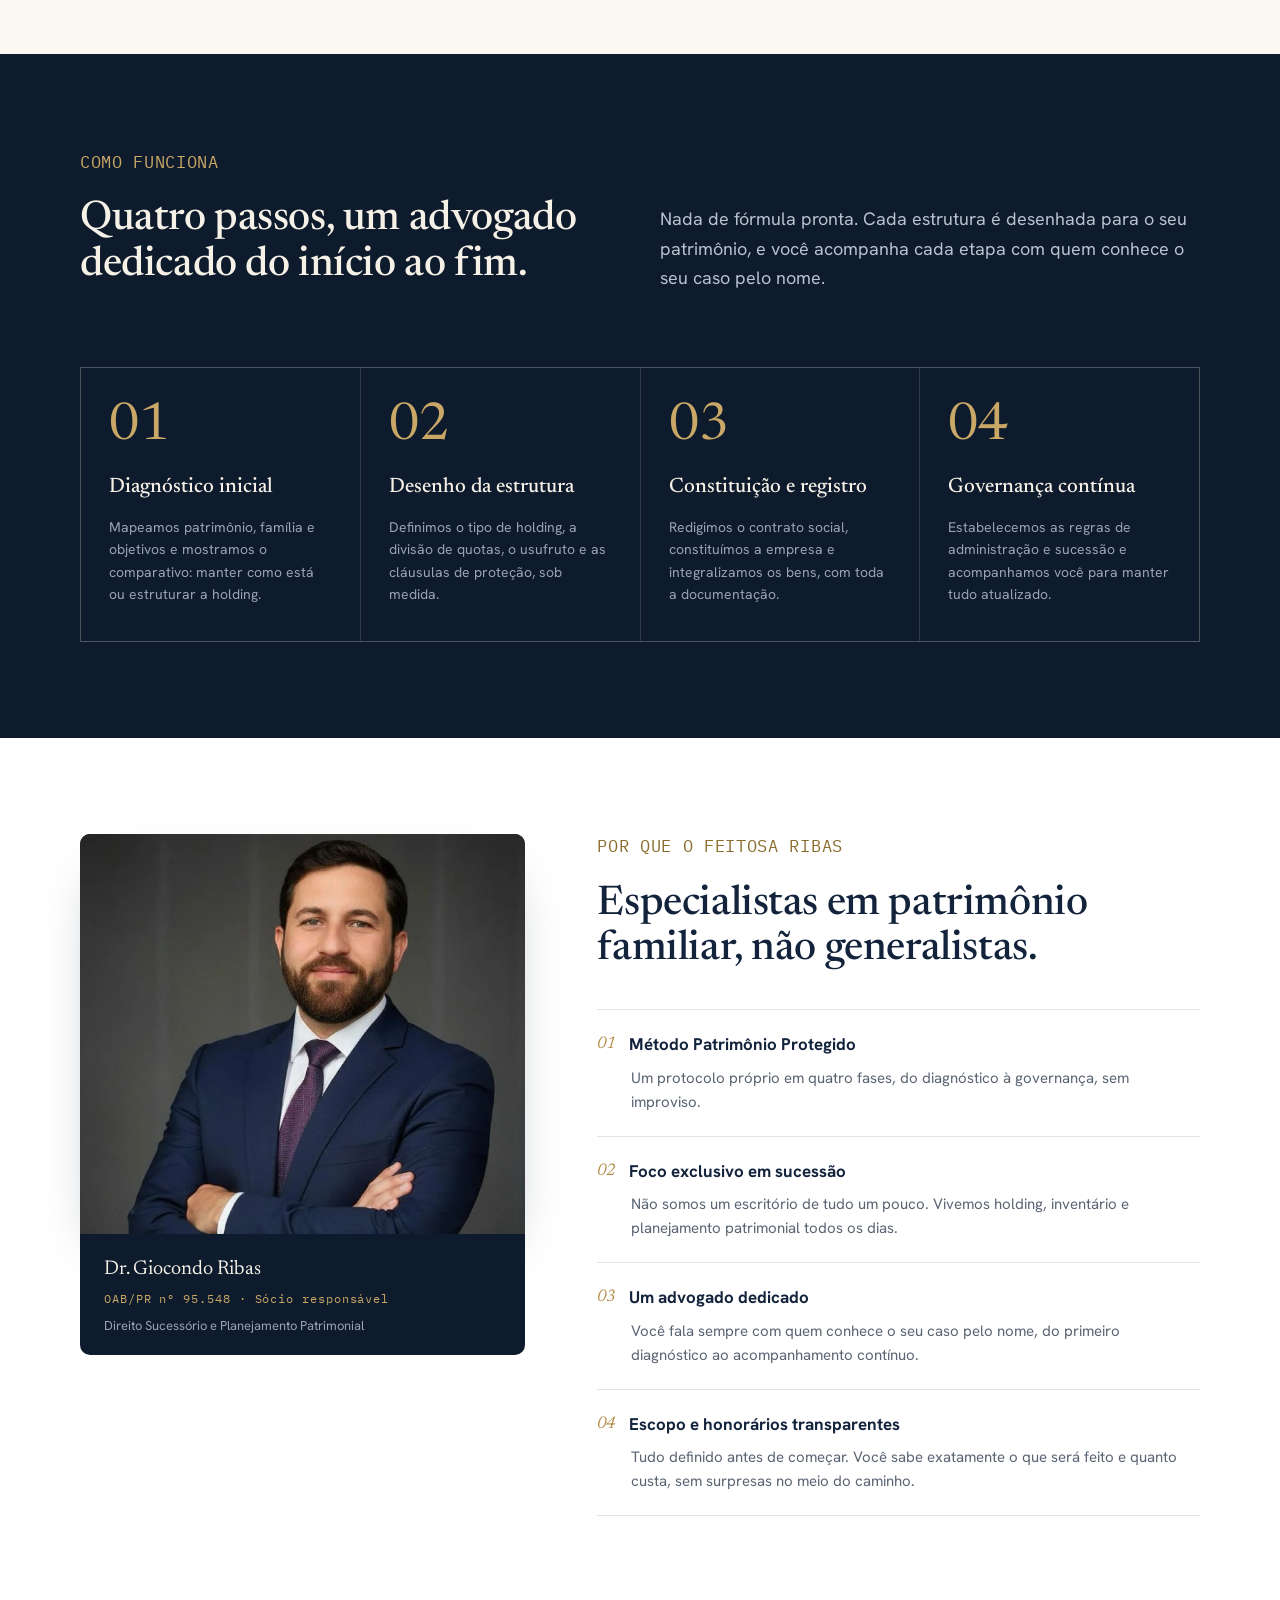
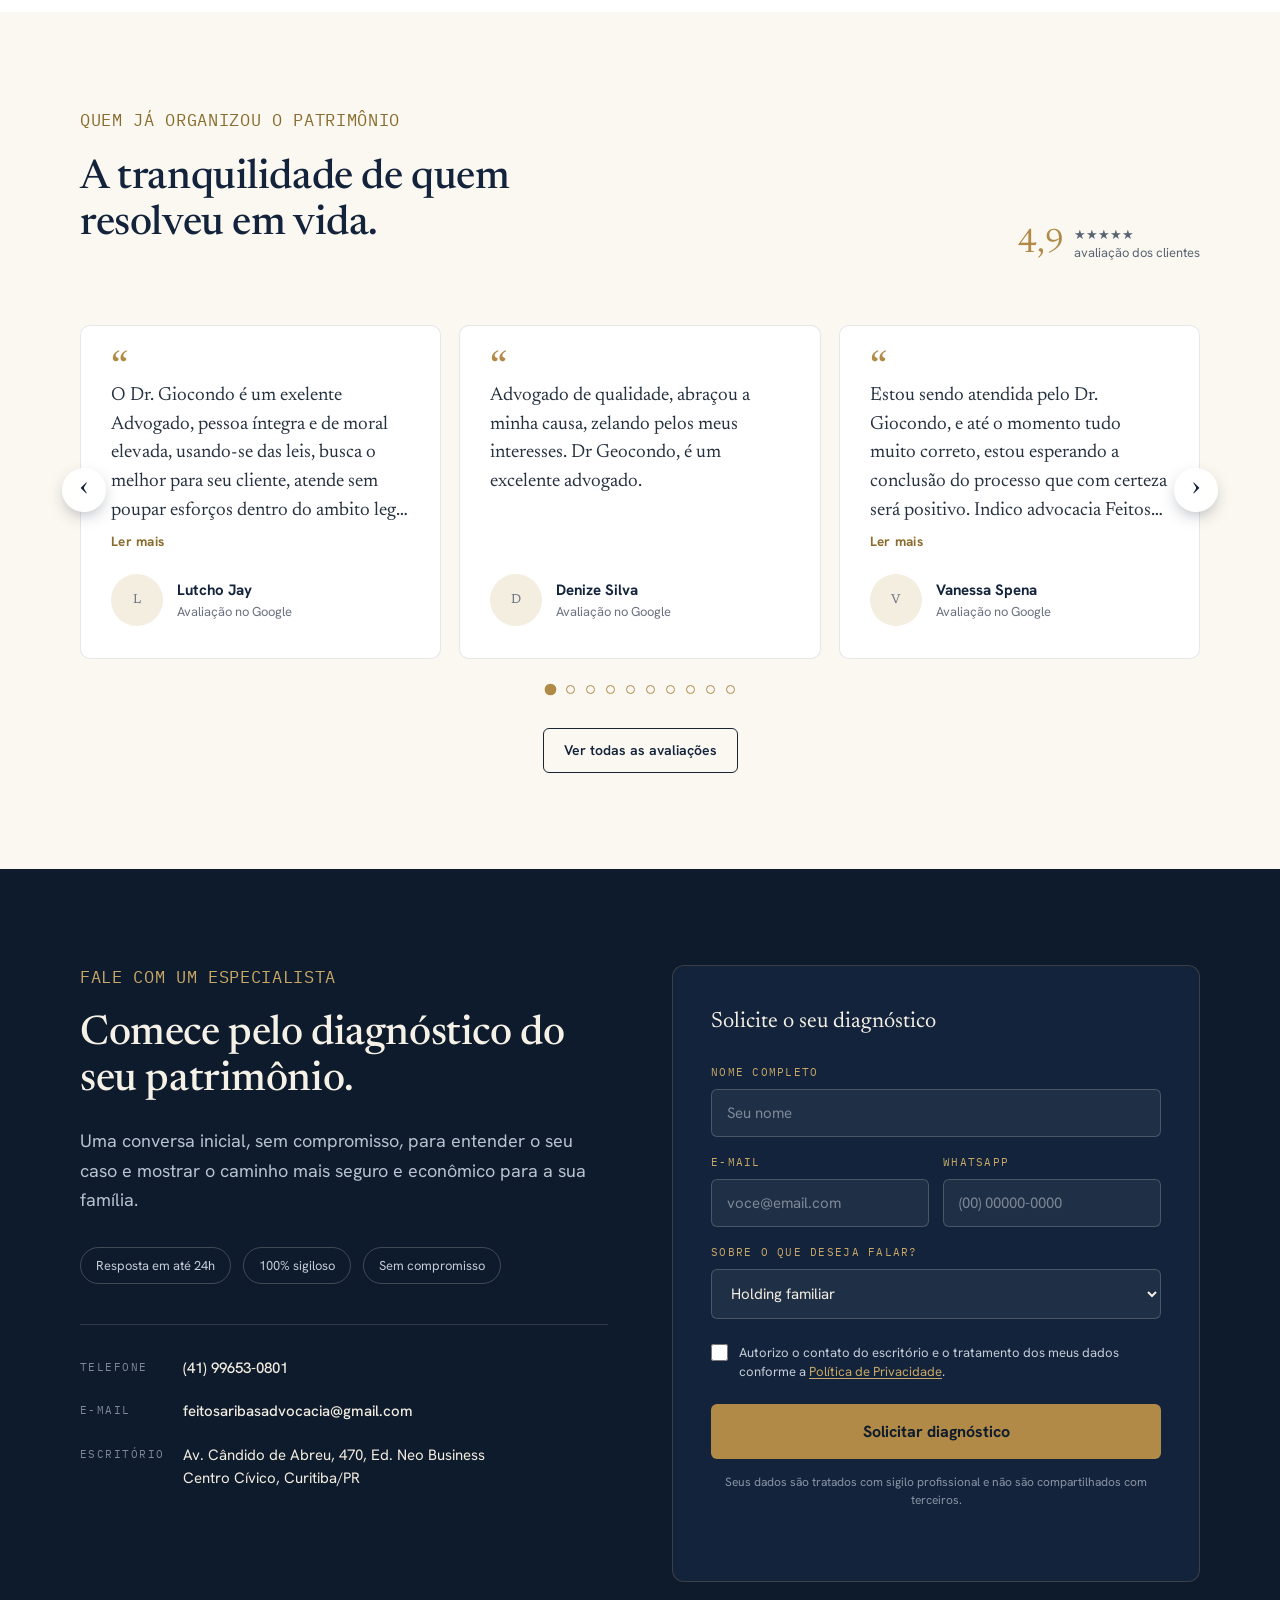
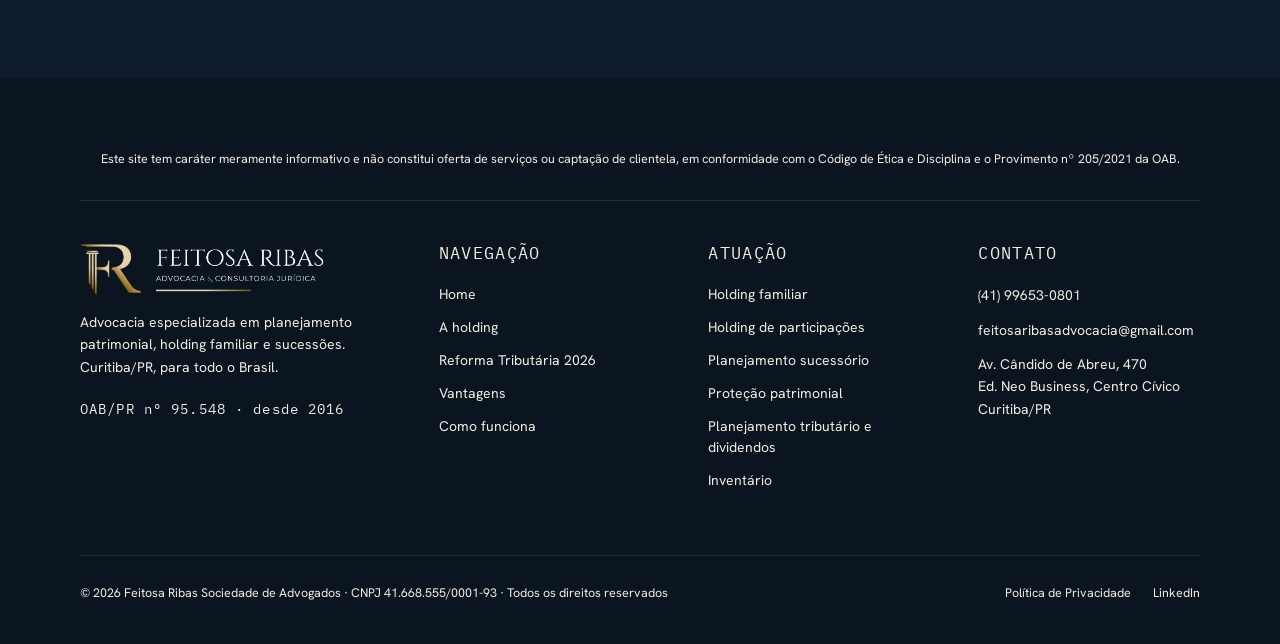
==== commit cde7975f: "Atualiza textos do herói e das seções de custo e holding Inclui a taxação de alta renda na mensagem " ====
--- a/index.html
+++ b/index.html
@@ -23,7 +23,7 @@
 <link rel="apple-touch-icon" href="imagens/favicon.png">
 <meta name="theme-color" content="#0E1B2C">
 
-<link rel="stylesheet" href="estilos.css?v=14">
+<link rel="stylesheet" href="estilos.css?v=15">
 
 <script type="application/ld+json">
 {
@@ -89,7 +89,7 @@
     <div class="container heroi__grade">
       <div class="heroi__texto animar">
         <p class="sobrancelha sobrancelha--grande">Planejamento Patrimonial</p>
-        <h1 class="titulo-xl">Proteja o patrimônio da sua família <em>antes</em> que o inventário custe caro.</h1>
+        <h1 class="titulo-xl">Proteja o patrimônio da sua família contra os <em>custos</em> do inventário e a taxação de alta renda.</h1>
         <p class="texto-guia">Estruturamos a holding familiar que organiza a sucessão em vida, protege os bens e pode reduzir a carga tributária mantendo você no controle, com um plano sob medida para o seu patrimônio.</p>
         <div class="grupo-botoes">
           <a class="btn btn--primario btn--grande" href="https://api.whatsapp.com/send/?phone=5541996530801&amp;text=Ol%C3%A1%21+Seja+bem-vindo%28a%29+ao+Escrit%C3%B3rio+de+Advocacia+FEITOSA+RIBAS.+Agradecemos+pelo+seu+contato.+Como+podemos+ajudar+voc%C3%AA%3F&amp;type=phone_number&amp;app_absent=0" target="_blank" rel="noopener">Falar com um especialista</a>
@@ -124,7 +124,7 @@
     <div class="container">
       <header class="secao__cabecalho secao__cabecalho--centro">
         <p class="sobrancelha sobrancelha--grande">O custo de não agir</p>
-        <h2 class="titulo-l">Sem planejamento, é o inventário que decide, e ele <em class="realce-alerta">cobra caro</em>.</h2>
+        <h2 class="titulo-l titulo-l--largo">Sem planejamento, é o inventário e a taxação de alta renda que decidem, e eles <em class="realce-alerta">cobram caro</em>.</h2>
         <p class="texto-guia">Quando o patrimônio não é organizado em vida, a transmissão dos bens segue o caminho mais caro, mais lento e mais desgastante que existe. É o cenário que a holding foi criada para evitar.</p>
       </header>
       <div class="grade-4 grade-divisoria">
@@ -142,7 +142,7 @@
       <div>
         <p class="sobrancelha sobrancelha--grande">O que é</p>
         <h2 class="titulo-l">Uma empresa que organiza o seu patrimônio e a sua sucessão.</h2>
-        <p class="texto-corpo">A holding familiar é uma empresa criada para reunir os seus bens (imóveis, participações em negócios, investimentos) sob uma única estrutura. Em vez de deixá-los soltos em nome de pessoas físicas, você os concentra num arranjo com regras claras de controle e de transmissão.</p>
+        <p class="texto-corpo">A holding é uma empresa criada para reunir os seus bens (imóveis, participações em negócios, investimentos) sob uma única estrutura. Em vez de deixá-los soltos em nome de pessoas físicas, você os concentra num arranjo com regras claras de controle e de transmissão.</p>
         <p class="texto-corpo">Na prática: você continua no comando enquanto quiser, e a passagem para a próxima geração acontece pelas regras que <em>você</em> definiu, não por um inventário.</p>
         <a class="btn btn--primario btn--grande" href="https://api.whatsapp.com/send/?phone=5541996530801&amp;text=Ol%C3%A1%21+Seja+bem-vindo%28a%29+ao+Escrit%C3%B3rio+de+Advocacia+FEITOSA+RIBAS.+Agradecemos+pelo+seu+contato.+Como+podemos+ajudar+voc%C3%AA%3F&amp;type=phone_number&amp;app_absent=0" target="_blank" rel="noopener">Falar com um especialista</a>
       </div>
--- a/estilos.css
+++ b/estilos.css
@@ -84,6 +84,8 @@
    no desktop; text-wrap: balance divide as linhas por igual */
 .secao__cabecalho--centro .titulo-l { max-width: 700px; margin-inline: auto; text-wrap: balance; }
 .secao__cabecalho--centro .texto-guia { max-width: 880px; text-wrap: balance; }
+/* título mais longo: largura maior para continuar em duas linhas no desktop */
+.secao__cabecalho--centro .titulo-l--largo { max-width: 1040px; }
 .secao__cabecalho--duplo {
   max-width: none; display: grid; grid-template-columns: 1fr 1fr;
   gap: 40px; align-items: end;
